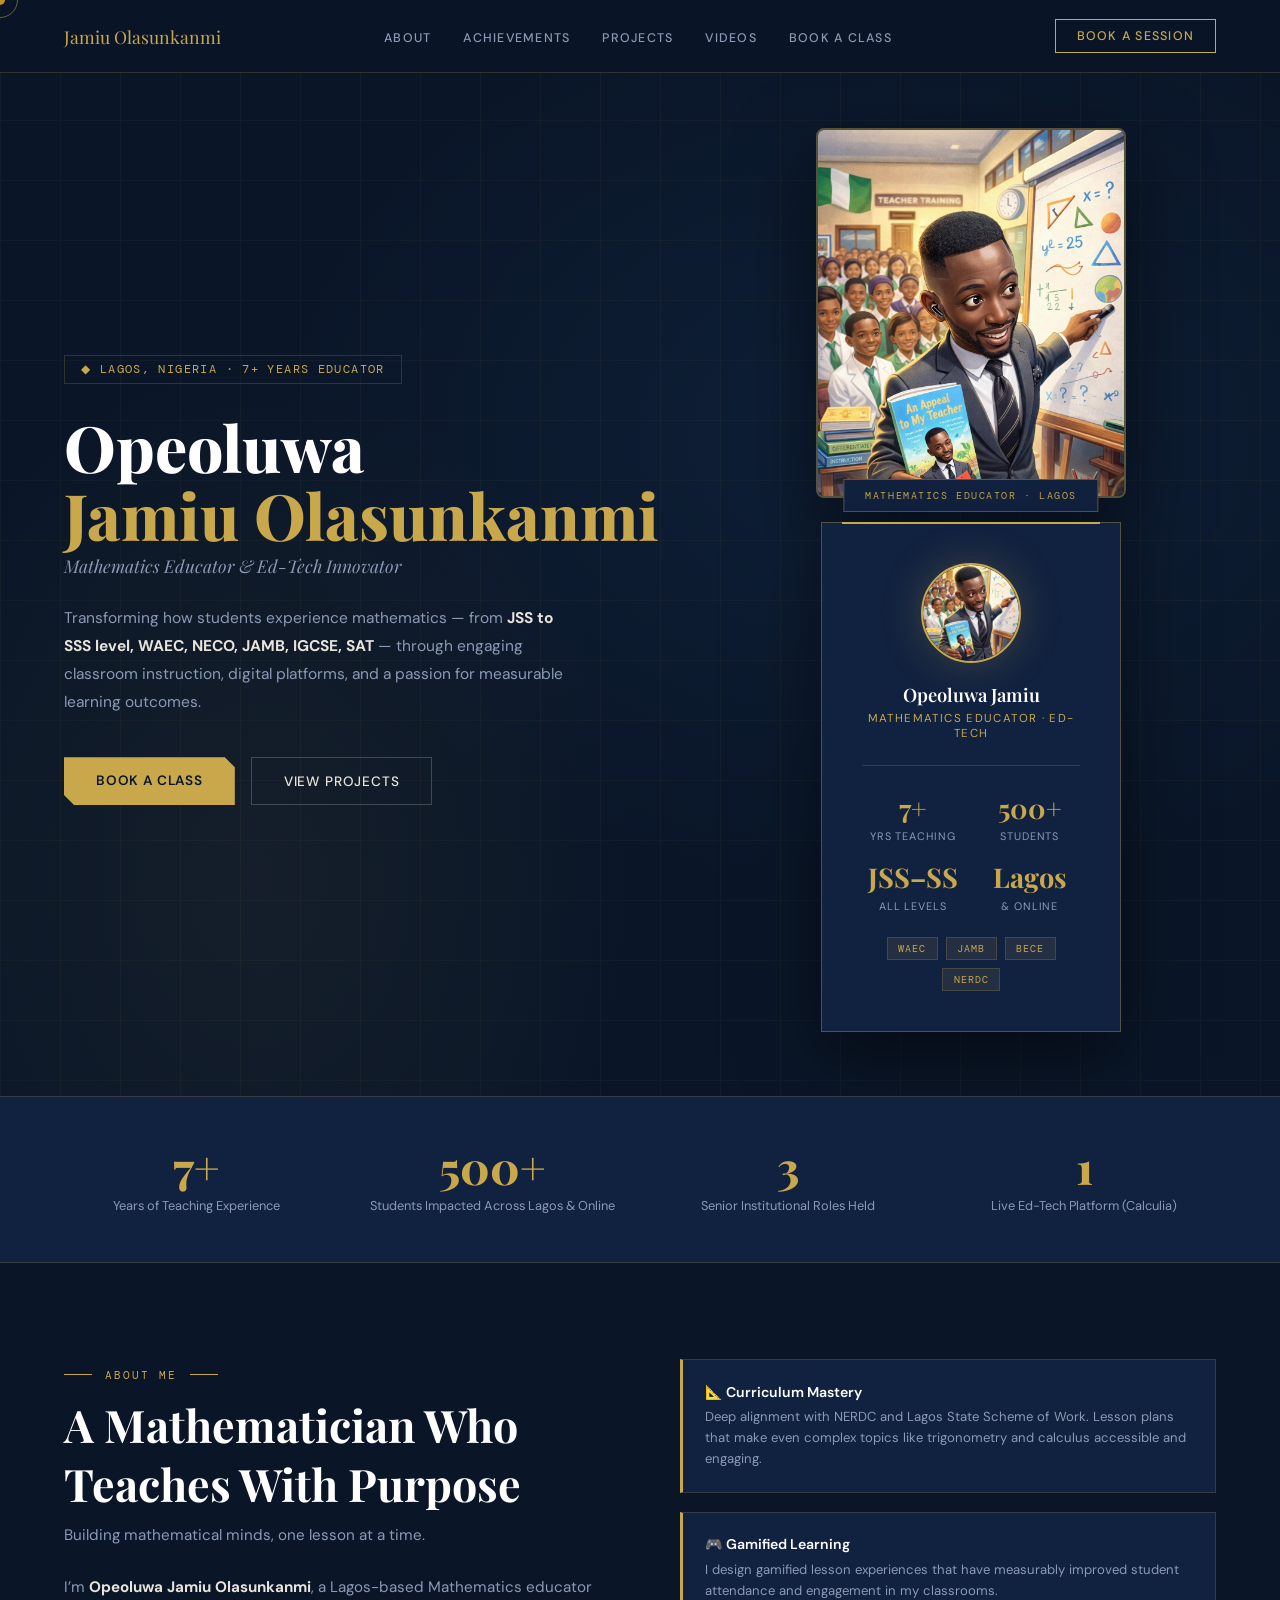
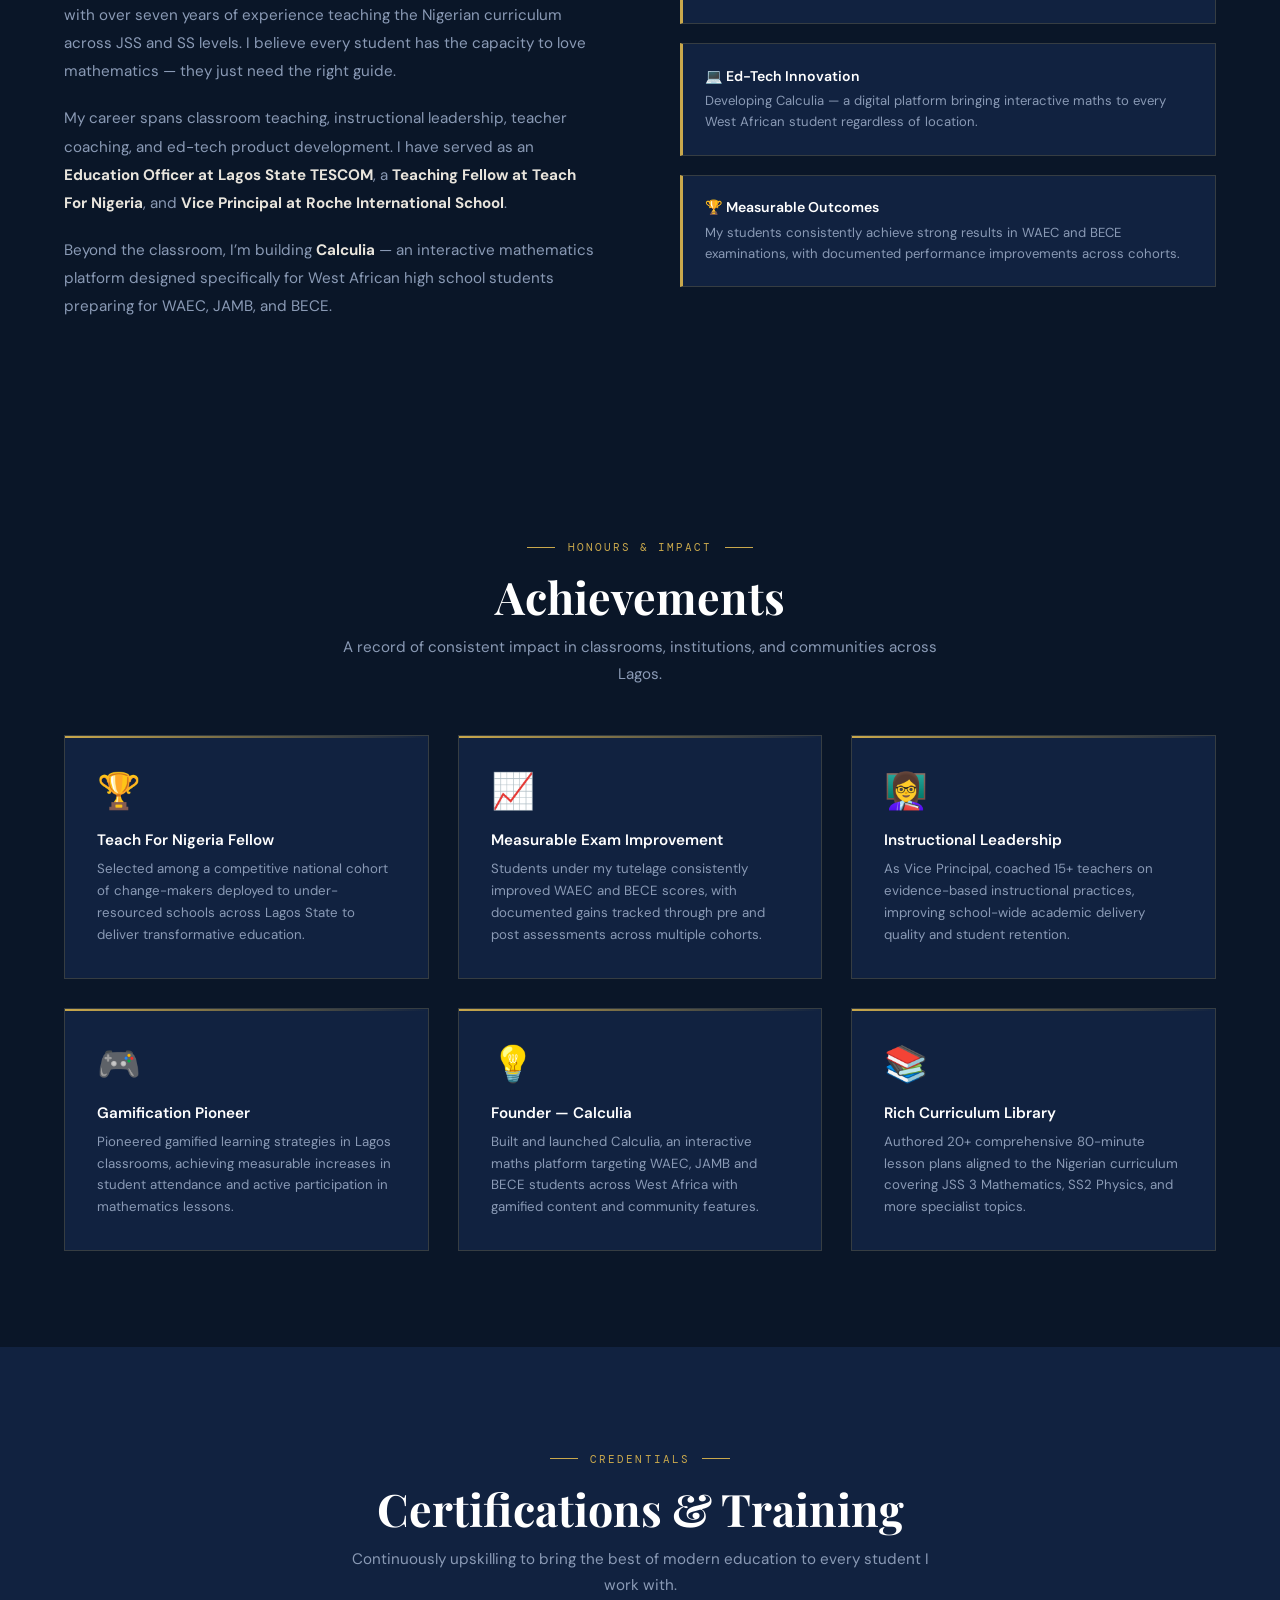
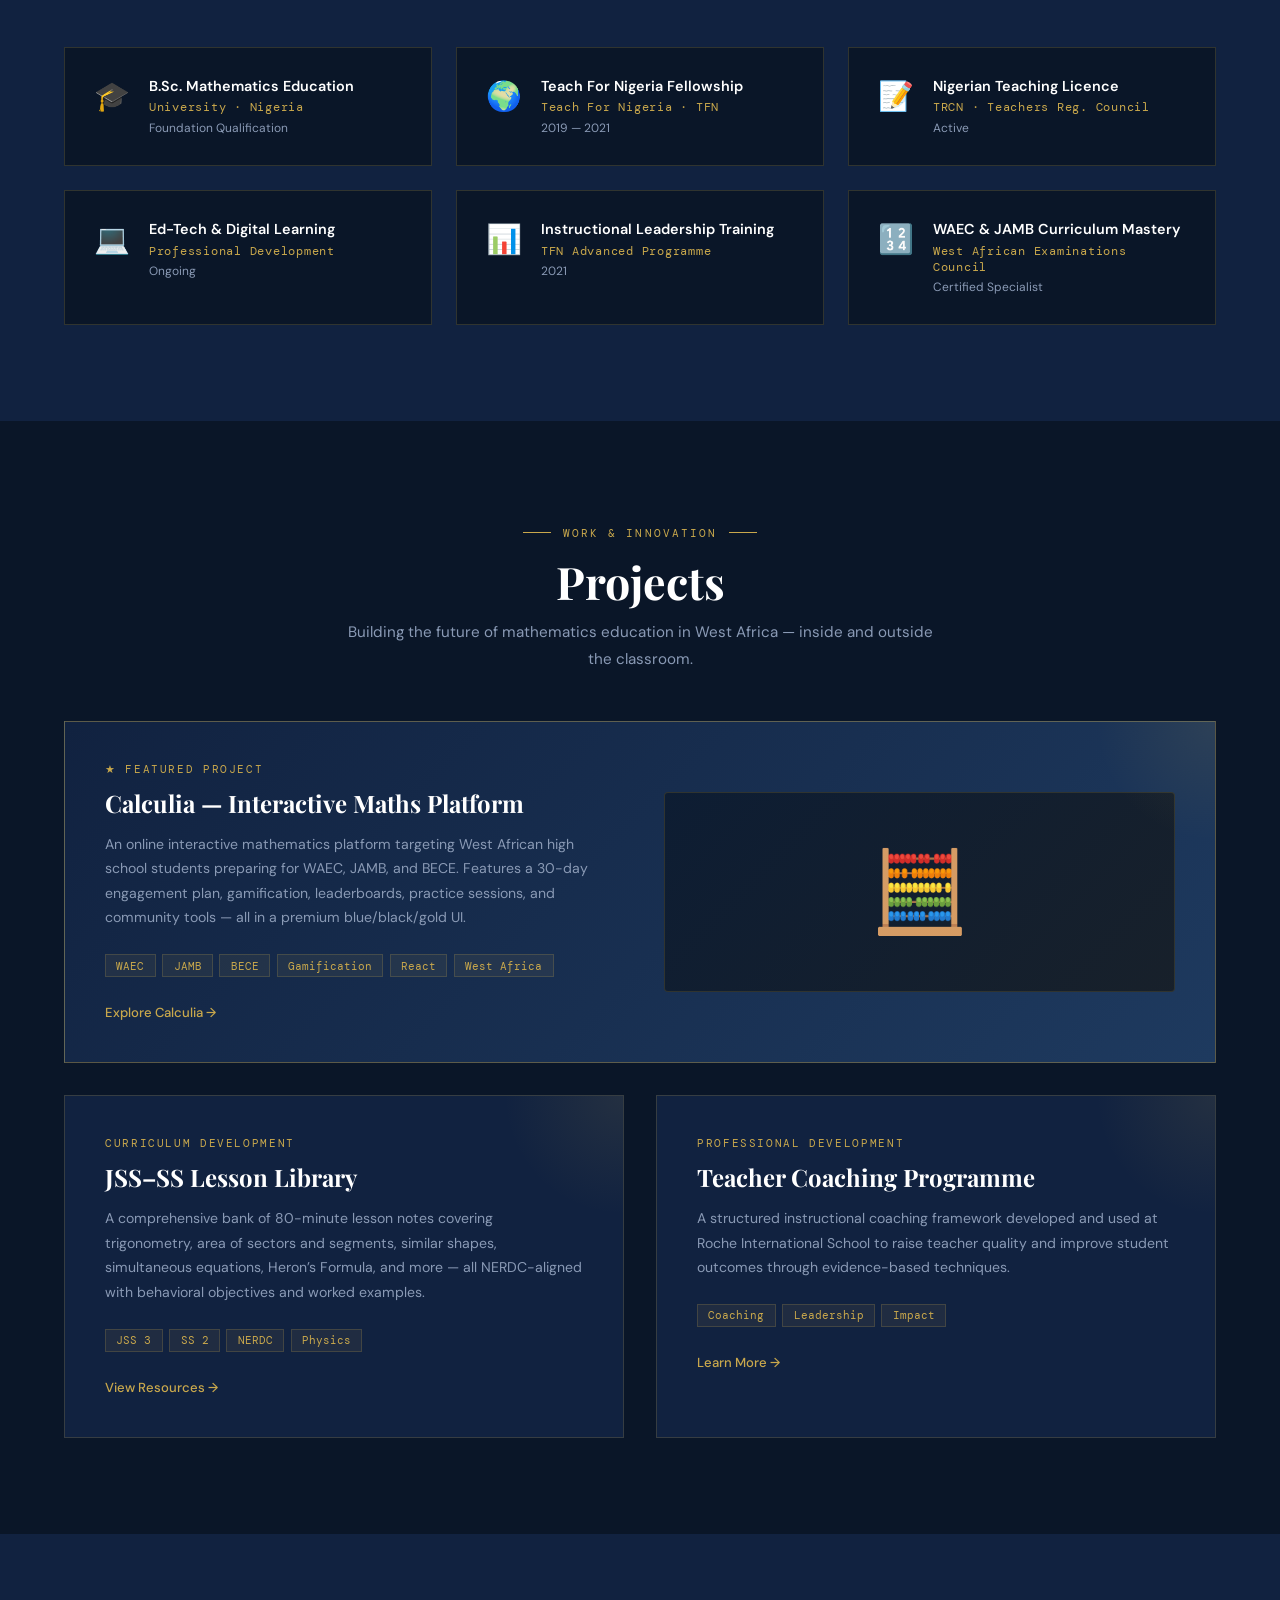
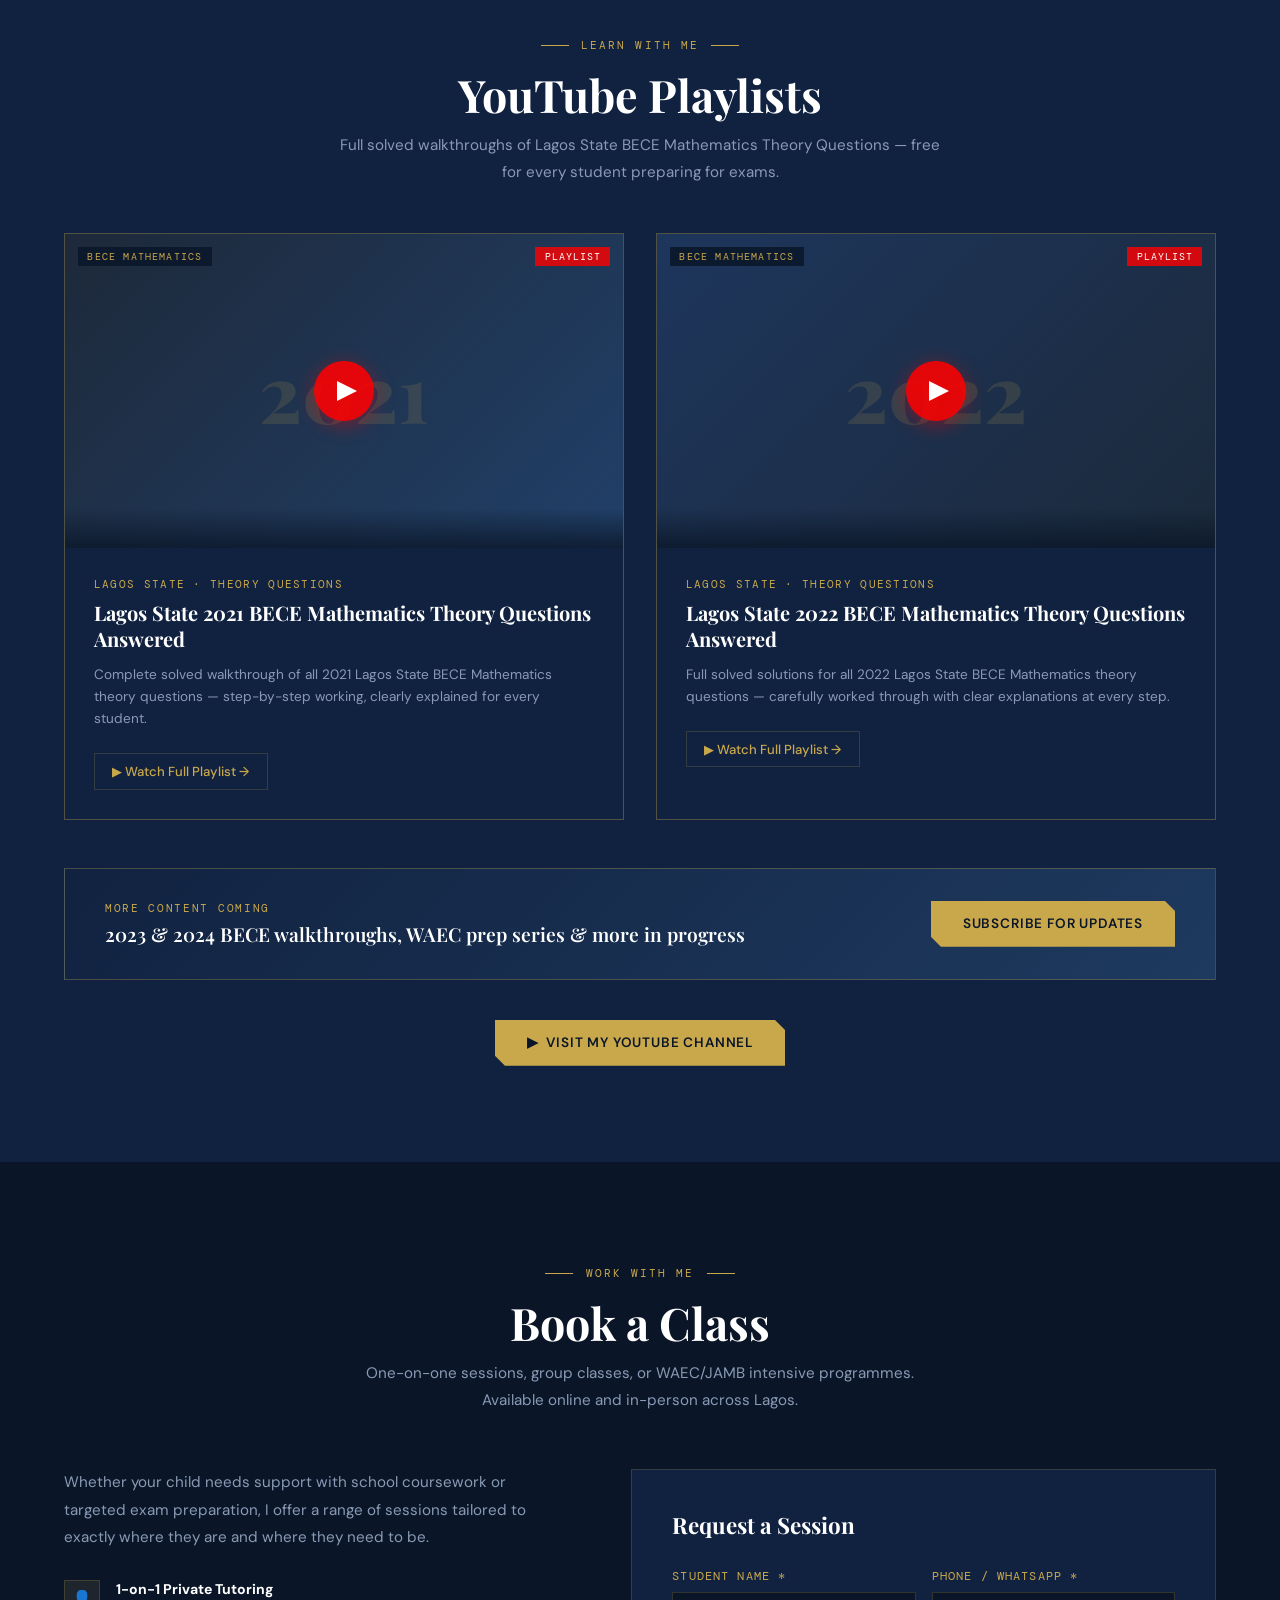
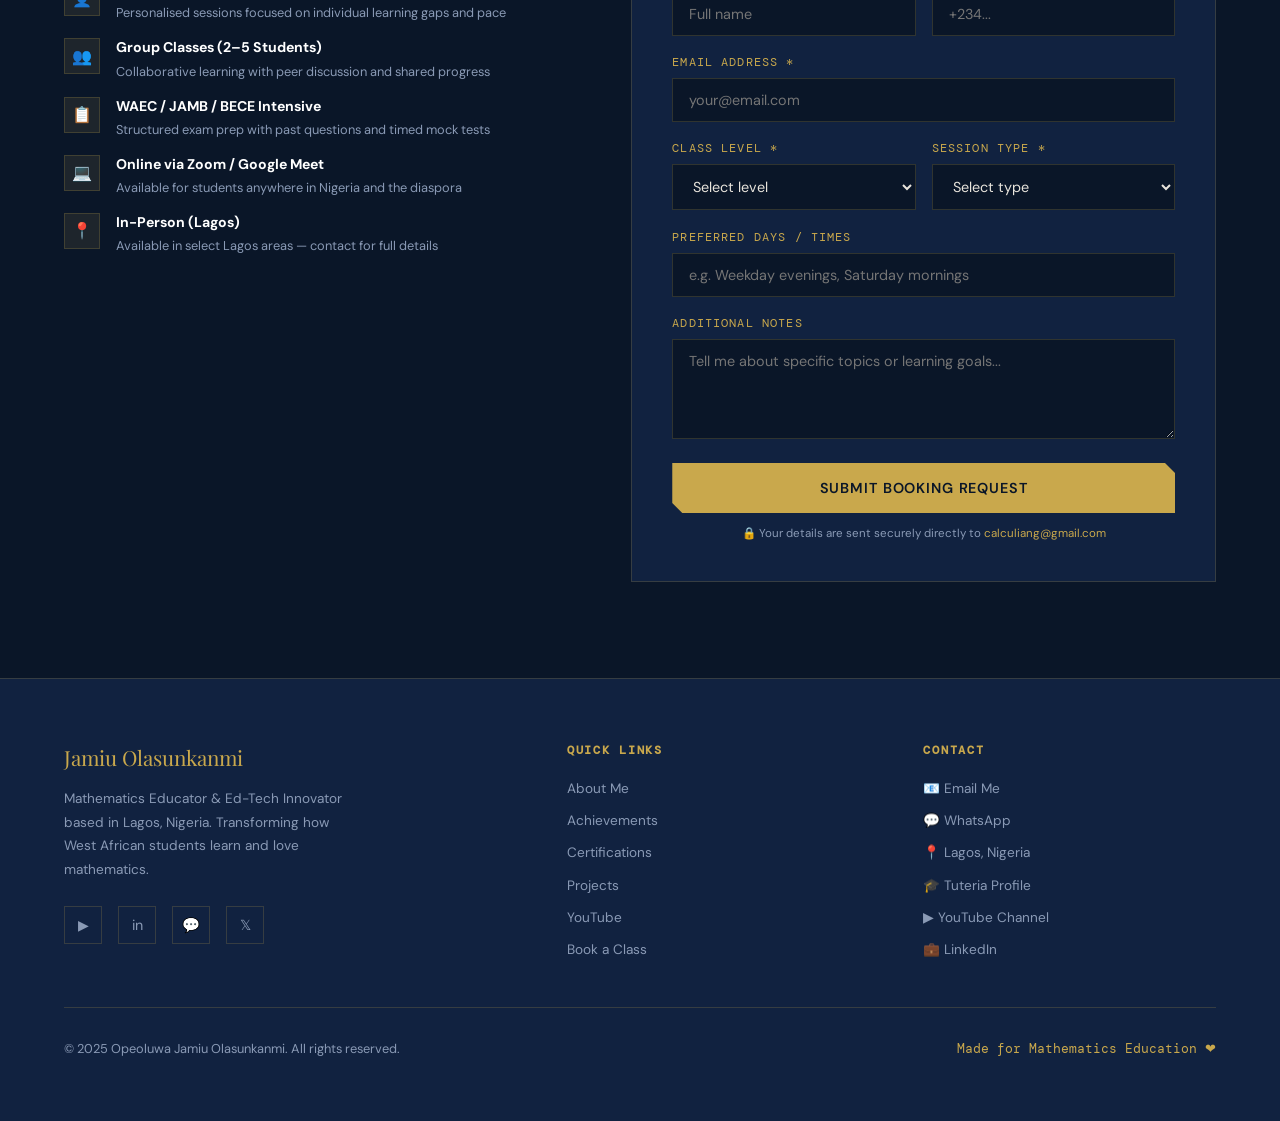
==== index.html @ 7150766a "Add files via upload" ====
<!DOCTYPE html>
<html lang="en">
<head>
<meta charset="UTF-8">
<meta name="viewport" content="width=device-width, initial-scale=1.0">
<title>Opeoluwa Jamiu | Mathematics Educator &amp; Ed-Tech Innovator | Calculia</title>

<!-- SEO -->
<meta name="description" content="Opeoluwa Jamiu Olasunkanmi — Lagos-based Mathematics Educator with 7+ years experience. Expert in WAEC, NECO, JAMB, IGCSE, SAT, BECE prep. Book a class or explore Calculia.">
<meta name="keywords" content="mathematics tutor Lagos, WAEC maths, JAMB maths, BECE prep, Nigeria maths teacher, Calculia, Opeoluwa Jamiu, online maths tutor Nigeria">
<meta name="author" content="Opeoluwa Jamiu Olasunkanmi">
<meta name="robots" content="index, follow">
<link rel="canonical" href="https://calculiang.github.io">

<!-- Open Graph (WhatsApp, Facebook, LinkedIn previews) -->
<meta property="og:type" content="website">
<meta property="og:url" content="https://calculiang.github.io">
<meta property="og:title" content="Opeoluwa Jamiu | Mathematics Educator &amp; Calculia Founder">
<meta property="og:description" content="7+ years teaching Mathematics from JSS to SSS. WAEC, NECO, JAMB, IGCSE, SAT prep. Book a class today.">
<meta property="og:site_name" content="Calculia — Opeoluwa Jamiu">

<!-- Twitter Card -->
<meta name="twitter:card" content="summary_large_image">
<meta name="twitter:title" content="Opeoluwa Jamiu | Mathematics Educator &amp; Calculia Founder">
<meta name="twitter:description" content="7+ years teaching Mathematics — WAEC, NECO, JAMB, IGCSE, SAT prep. Lagos &amp; Online. Book a class today.">

<!-- Theme color for mobile browsers -->
<meta name="theme-color" content="#0a1628">

<!-- Favicon inline SVG -->
<link rel="icon" href="data:image/svg+xml,<svg xmlns='http://www.w3.org/2000/svg' viewBox='0 0 100 100'><rect width='100' height='100' rx='12' fill='%230a1628'/><text y='72' x='50' text-anchor='middle' font-size='60' font-family='serif' fill='%23c9a84c'>∑</text></svg>">

<link rel="preconnect" href="https://fonts.googleapis.com">
<link rel="preconnect" href="https://fonts.gstatic.com" crossorigin>
<link href="https://fonts.googleapis.com/css2?family=Playfair+Display:ital,wght@0,400;0,600;0,800;1,400&family=DM+Sans:wght@300;400;500;600&family=DM+Mono:wght@400;500&display=swap" rel="stylesheet">
<style>
:root {
  --navy:#0a1628;--navy-mid:#112240;--navy-light:#1e3a5f;
  --gold:#c9a84c;--gold-light:#e8c76d;
  --text:#e8e4dc;--text-muted:#8a9ab5;--white:#ffffff;
  --border:rgba(201,168,76,0.2);
}
*,*::before,*::after{margin:0;padding:0;box-sizing:border-box}
html{scroll-behavior:smooth}
body{font-family:'DM Sans',sans-serif;background:var(--navy);color:var(--text);overflow-x:hidden}
/* CURSOR */
.cursor{position:fixed;width:10px;height:10px;background:var(--gold);border-radius:50%;pointer-events:none;z-index:9999;transform:translate(-50%,-50%);mix-blend-mode:difference}
.cursor-ring{position:fixed;width:36px;height:36px;border:1.5px solid var(--gold);border-radius:50%;pointer-events:none;z-index:9998;transform:translate(-50%,-50%);transition:all .2s ease;opacity:.5}
/* NAV */
nav{position:fixed;top:0;left:0;right:0;z-index:100;padding:1.2rem 4rem;display:flex;justify-content:space-between;align-items:center;background:rgba(10,22,40,.92);backdrop-filter:blur(12px);border-bottom:1px solid var(--border)}
.nav-logo{font-family:'Playfair Display',serif;font-size:1.1rem;color:var(--gold);text-decoration:none}
.nav-links{display:flex;gap:2rem;list-style:none}
.nav-links a{color:var(--text-muted);text-decoration:none;font-size:.78rem;font-weight:500;letter-spacing:.1em;text-transform:uppercase;transition:color .25s}
.nav-links a:hover{color:var(--gold)}
.nav-cta{padding:.5rem 1.3rem;background:transparent;border:1px solid var(--gold);color:var(--gold);font-size:.78rem;font-weight:500;letter-spacing:.1em;text-transform:uppercase;transition:all .25s;text-decoration:none}
.nav-cta:hover{background:var(--gold);color:var(--navy)}
.hamburger{display:none;flex-direction:column;gap:5px;cursor:pointer}
.hamburger span{display:block;width:24px;height:2px;background:var(--gold)}
/* HERO */
#hero{min-height:100vh;display:grid;grid-template-columns:1.1fr .9fr;align-items:center;padding:8rem 4rem 4rem;position:relative;overflow:hidden;gap:4rem}
.hero-bg{position:absolute;inset:0;background:radial-gradient(ellipse 70% 60% at 70% 40%,rgba(74,158,255,.07) 0%,transparent 70%),radial-gradient(ellipse 50% 80% at 20% 80%,rgba(201,168,76,.06) 0%,transparent 60%)}
.hero-grid{position:absolute;inset:0;background-image:linear-gradient(rgba(201,168,76,.04) 1px,transparent 1px),linear-gradient(90deg,rgba(201,168,76,.04) 1px,transparent 1px);background-size:60px 60px}
.hero-left{position:relative;z-index:1}
.hero-tag{display:inline-flex;align-items:center;gap:.6rem;padding:.4rem 1rem;border:1px solid var(--border);font-size:.72rem;font-family:'DM Mono',monospace;color:var(--gold);letter-spacing:.12em;text-transform:uppercase;margin-bottom:1.8rem;animation:fadeUp .7s .2s ease both}
h1{font-family:'Playfair Display',serif;font-size:clamp(2.5rem,5vw,4.2rem);font-weight:800;line-height:1.06;color:var(--white);margin-bottom:.3rem;animation:fadeUp .8s .35s ease both}
h1 em{color:var(--gold);font-style:normal;display:block}
.hero-sub{font-family:'Playfair Display',serif;font-size:1.1rem;font-style:italic;color:var(--text-muted);margin-bottom:1.8rem;animation:fadeUp .8s .5s ease both}
.hero-desc{font-size:.97rem;line-height:1.8;color:var(--text-muted);max-width:500px;margin-bottom:2.5rem;animation:fadeUp .8s .65s ease both}
.hero-desc strong{color:var(--text)}
.hero-actions{display:flex;gap:1rem;flex-wrap:wrap;animation:fadeUp .8s .8s ease both}
.btn-gold{padding:.9rem 2rem;background:var(--gold);color:var(--navy);font-family:'DM Sans',sans-serif;font-size:.85rem;font-weight:600;letter-spacing:.06em;text-transform:uppercase;text-decoration:none;border:none;transition:all .25s;clip-path:polygon(0 0,calc(100% - 10px) 0,100% 10px,100% 100%,10px 100%,0 calc(100% - 10px));display:inline-block}
.btn-gold:hover{background:var(--gold-light);transform:translateY(-2px)}
.btn-outline{padding:.9rem 2rem;background:transparent;color:var(--text);font-family:'DM Sans',sans-serif;font-size:.85rem;font-weight:500;letter-spacing:.06em;text-transform:uppercase;text-decoration:none;border:1px solid rgba(255,255,255,.2);transition:all .25s;display:inline-block}
.btn-outline:hover{border-color:var(--gold);color:var(--gold)}
.hero-right{position:relative;z-index:1;display:flex;justify-content:center;animation:fadeIn 1s .6s ease both}
.profile-card{background:var(--navy-mid);border:1px solid rgba(201,168,76,.35);padding:2.5rem;text-align:center;width:300px;box-shadow:0 25px 70px rgba(0,0,0,.5);position:relative}
.profile-card::before{content:'';position:absolute;top:-1px;left:20px;right:20px;height:2px;background:var(--gold)}
.avatar{width:100px;height:100px;border-radius:50%;border:2px solid var(--gold);margin:0 auto 1.2rem;background:var(--navy-light);display:flex;align-items:center;justify-content:center;font-size:2.8rem;box-shadow:0 0 40px rgba(201,168,76,.25)}
.card-name{font-family:'Playfair Display',serif;font-size:1.15rem;font-weight:600;color:var(--white);margin-bottom:.25rem}
.card-title{font-size:.72rem;color:var(--gold);letter-spacing:.12em;text-transform:uppercase;margin-bottom:1.5rem}
.card-divider{height:1px;background:var(--border);margin-bottom:1.5rem}
.card-stats{display:grid;grid-template-columns:1fr 1fr;gap:1rem}
.cs-num{font-family:'Playfair Display',serif;font-size:1.7rem;font-weight:700;color:var(--gold)}
.cs-lbl{font-size:.68rem;color:var(--text-muted);text-transform:uppercase;letter-spacing:.08em;margin-top:.2rem}
.card-badges{display:flex;gap:.5rem;justify-content:center;margin-top:1.5rem;flex-wrap:wrap}
.badge{padding:.25rem .65rem;background:rgba(201,168,76,.1);border:1px solid var(--border);font-size:.65rem;color:var(--gold);font-family:'DM Mono',monospace;letter-spacing:.1em}
/* STATS */
#stats-band{padding:3rem 4rem;background:var(--navy-mid);border-top:1px solid var(--border);border-bottom:1px solid var(--border)}
.stats-row{display:grid;grid-template-columns:repeat(4,1fr);gap:2rem}
.stat-item{text-align:center}
.stat-big{font-family:'Playfair Display',serif;font-size:2.8rem;font-weight:800;color:var(--gold);line-height:1}
.stat-desc{font-size:.8rem;color:var(--text-muted);margin-top:.5rem}
/* SECTIONS */
section{position:relative;padding:6rem 4rem}
.section-label{display:inline-flex;align-items:center;gap:.8rem;font-family:'DM Mono',monospace;font-size:.7rem;color:var(--gold);letter-spacing:.18em;text-transform:uppercase;margin-bottom:.8rem}
.section-label::before,.section-label::after{content:'';width:28px;height:1px;background:var(--gold)}
h2{font-family:'Playfair Display',serif;font-size:clamp(1.8rem,3.5vw,2.8rem);font-weight:700;color:var(--white);margin-bottom:.5rem}
.section-sub{color:var(--text-muted);font-size:.95rem;max-width:600px;line-height:1.75;margin-bottom:3rem}
/* ABOUT */
#about{background:var(--navy)}
.about-grid{display:grid;grid-template-columns:1fr 1fr;gap:5rem;align-items:start}
.about-text p{color:var(--text-muted);line-height:1.85;font-size:.95rem;margin-bottom:1.2rem}
.about-text p strong{color:var(--text)}
.about-pillars{display:flex;flex-direction:column;gap:1.2rem}
.pillar{padding:1.4rem;background:var(--navy-mid);border:1px solid var(--border);border-left:3px solid var(--gold);transition:background .25s}
.pillar:hover{background:rgba(201,168,76,.05)}
.pillar-title{font-size:.88rem;font-weight:600;color:var(--white);margin-bottom:.35rem}
.pillar-text{font-size:.82rem;color:var(--text-muted);line-height:1.6}
/* EXPERIENCE */
#experience{background:var(--navy-mid)}
.exp-grid{display:grid;grid-template-columns:1fr 1fr;gap:3rem}
.timeline{position:relative;padding-left:1.8rem}
.timeline::before{content:'';position:absolute;left:0;top:0;bottom:0;width:1px;background:var(--border)}
.timeline-item{position:relative;margin-bottom:2.5rem}
.timeline-item::before{content:'';position:absolute;left:-2.15rem;top:.3rem;width:9px;height:9px;background:var(--gold);border-radius:50%;box-shadow:0 0 0 4px rgba(201,168,76,.15)}
.tl-period{font-family:'DM Mono',monospace;font-size:.7rem;color:var(--gold);letter-spacing:.1em;text-transform:uppercase;margin-bottom:.4rem}
.tl-role{font-size:1rem;font-weight:600;color:var(--white);margin-bottom:.2rem}
.tl-org{font-size:.85rem;color:var(--text-muted);margin-bottom:.7rem}
.tl-desc{font-size:.85rem;color:var(--text-muted);line-height:1.7}
.tags{display:flex;flex-wrap:wrap;gap:.4rem;margin-top:.7rem}
.tag{padding:.22rem .65rem;background:rgba(201,168,76,.08);border:1px solid var(--border);font-size:.68rem;color:var(--gold);font-family:'DM Mono',monospace}
/* ACHIEVEMENTS */
#achievements{background:var(--navy)}
.ach-grid{display:grid;grid-template-columns:repeat(3,1fr);gap:1.8rem}
.ach-card{padding:2rem;background:var(--navy-mid);border:1px solid var(--border);position:relative;overflow:hidden;transition:transform .3s,border-color .3s}
.ach-card:hover{transform:translateY(-4px);border-color:rgba(201,168,76,.5)}
.ach-card::before{content:'';position:absolute;top:0;left:0;right:0;height:2px;background:linear-gradient(to right,var(--gold),transparent)}
.ach-icon{font-size:2.2rem;margin-bottom:1rem}
.ach-title{font-size:.95rem;font-weight:600;color:var(--white);margin-bottom:.5rem}
.ach-text{font-size:.83rem;color:var(--text-muted);line-height:1.65}
/* CERTIFICATIONS */
#certifications{background:var(--navy-mid)}
.cert-grid{display:grid;grid-template-columns:repeat(3,1fr);gap:1.5rem}
.cert-card{padding:1.8rem;background:var(--navy);border:1px solid var(--border);display:flex;gap:1.2rem;align-items:flex-start;transition:border-color .25s}
.cert-card:hover{border-color:rgba(201,168,76,.4)}
.cert-icon{font-size:1.8rem;flex-shrink:0}
.cert-name{font-size:.9rem;font-weight:600;color:var(--white);margin-bottom:.3rem}
.cert-issuer{font-size:.78rem;color:var(--gold);font-family:'DM Mono',monospace;letter-spacing:.06em;margin-bottom:.3rem}
.cert-year{font-size:.75rem;color:var(--text-muted)}
/* PROJECTS */
#projects{background:var(--navy)}
.projects-grid{display:grid;grid-template-columns:1fr 1fr;gap:2rem}
.proj-card{background:var(--navy-mid);border:1px solid var(--border);padding:2.5rem;position:relative;overflow:hidden;transition:transform .3s,box-shadow .3s}
.proj-card:hover{transform:translateY(-5px);box-shadow:0 25px 60px rgba(0,0,0,.4)}
.proj-card.featured{grid-column:span 2;display:grid;grid-template-columns:1fr 1fr;gap:3rem;align-items:center;border-color:rgba(201,168,76,.4);background:linear-gradient(135deg,var(--navy-mid),var(--navy-light))}
.proj-card::after{content:'';position:absolute;top:0;right:0;width:120px;height:120px;background:radial-gradient(circle at top right,rgba(201,168,76,.1),transparent 70%)}
.proj-label{font-family:'DM Mono',monospace;font-size:.68rem;color:var(--gold);letter-spacing:.15em;text-transform:uppercase;margin-bottom:.7rem}
.proj-title{font-family:'Playfair Display',serif;font-size:1.5rem;font-weight:700;color:var(--white);margin-bottom:.8rem}
.proj-desc{font-size:.88rem;color:var(--text-muted);line-height:1.75;margin-bottom:1.5rem}
.proj-link{display:inline-flex;align-items:center;gap:.5rem;font-size:.82rem;color:var(--gold);text-decoration:none;font-weight:500;transition:gap .25s}
.proj-link:hover{gap:1rem}
.proj-visual{background:var(--navy);border:1px solid var(--border);border-radius:4px;height:200px;display:flex;align-items:center;justify-content:center;font-size:5rem;position:relative;overflow:hidden}
.proj-visual::after{content:'';position:absolute;inset:0;background:linear-gradient(135deg,rgba(74,158,255,.05),rgba(201,168,76,.07))}
/* YOUTUBE */
#youtube{background:var(--navy-mid)}
.yt-grid{display:grid;grid-template-columns:repeat(3,1fr);gap:1.5rem}
.yt-card{background:var(--navy);border:1px solid var(--border);overflow:hidden;transition:transform .3s,border-color .3s;cursor:pointer}
.yt-card:hover{transform:translateY(-4px);border-color:rgba(201,168,76,.4)}
.yt-thumb{aspect-ratio:16/9;background:var(--navy-light);display:flex;align-items:center;justify-content:center;position:relative;overflow:hidden}
.yt-play{position:relative;z-index:1;width:50px;height:50px;background:rgba(255,0,0,.85);border-radius:50%;display:flex;align-items:center;justify-content:center;transition:transform .25s}
.yt-card:hover .yt-play{transform:scale(1.1);background:#ff0000}
.yt-play-icon{width:0;height:0;border-style:solid;border-width:9px 0 9px 17px;border-color:transparent transparent transparent white;margin-left:4px}
.yt-subject{position:absolute;bottom:.6rem;left:.6rem;font-family:'DM Mono',monospace;font-size:.62rem;color:var(--gold);background:rgba(10,22,40,.85);padding:.18rem .5rem;letter-spacing:.1em;text-transform:uppercase;z-index:2}
.yt-info{padding:1.2rem}
.yt-title{font-size:.88rem;font-weight:600;color:var(--white);margin-bottom:.4rem;line-height:1.4}
.yt-meta{font-size:.75rem;color:var(--text-muted)}
.yt-cta{text-align:center;margin-top:2.5rem}
/* BOOKING */
#booking{background:var(--navy)}
.booking-container{display:grid;grid-template-columns:1fr 1.2fr;gap:5rem;align-items:start}
.booking-info p{font-size:.95rem;color:var(--text-muted);line-height:1.8;margin-bottom:1.8rem}
.booking-features{display:flex;flex-direction:column;gap:1rem;margin-bottom:2rem}
.bf-item{display:flex;align-items:flex-start;gap:1rem}
.bf-icon{width:36px;height:36px;background:rgba(201,168,76,.1);border:1px solid var(--border);display:flex;align-items:center;justify-content:center;font-size:1rem;flex-shrink:0}
.bf-text strong{display:block;font-size:.88rem;color:var(--white);margin-bottom:.2rem}
.bf-text span{font-size:.8rem;color:var(--text-muted)}
.booking-form{background:var(--navy-mid);border:1px solid var(--border);padding:2.5rem}
.booking-form h3{font-family:'Playfair Display',serif;font-size:1.4rem;color:var(--white);margin-bottom:1.8rem}
.form-row{display:grid;grid-template-columns:1fr 1fr;gap:1rem}
.form-group{margin-bottom:1.2rem}
.form-group label{display:block;font-size:.72rem;color:var(--gold);font-family:'DM Mono',monospace;letter-spacing:.1em;text-transform:uppercase;margin-bottom:.5rem}
.form-group input,.form-group select,.form-group textarea{width:100%;padding:.75rem 1rem;background:var(--navy);border:1px solid var(--border);color:var(--text);font-family:'DM Sans',sans-serif;font-size:.9rem;transition:border-color .25s;outline:none}
.form-group input:focus,.form-group select:focus,.form-group textarea:focus{border-color:var(--gold)}
.form-group select option{background:var(--navy-mid)}
.form-group textarea{resize:vertical;min-height:100px}
.form-submit{width:100%;padding:1rem;background:var(--gold);color:var(--navy);font-family:'DM Sans',sans-serif;font-size:.9rem;font-weight:600;letter-spacing:.06em;text-transform:uppercase;border:none;cursor:pointer;transition:all .25s;clip-path:polygon(0 0,calc(100% - 10px) 0,100% 10px,100% 100%,10px 100%,0 calc(100% - 10px))}
.form-submit:hover{background:var(--gold-light)}
/* FOOTER */
footer{background:var(--navy-mid);border-top:1px solid var(--border);padding:4rem}
.footer-grid{display:grid;grid-template-columns:1.5fr 1fr 1fr;gap:4rem;margin-bottom:3rem}
.footer-brand .logo{font-family:'Playfair Display',serif;font-size:1.3rem;color:var(--gold);margin-bottom:1rem;display:block}
.footer-brand p{font-size:.85rem;color:var(--text-muted);line-height:1.75;max-width:280px}
.footer-col h4{font-family:'DM Mono',monospace;font-size:.72rem;color:var(--gold);letter-spacing:.15em;text-transform:uppercase;margin-bottom:1.2rem}
.footer-col ul{list-style:none;display:flex;flex-direction:column;gap:.7rem}
.footer-col ul a{font-size:.85rem;color:var(--text-muted);text-decoration:none;transition:color .25s}
.footer-col ul a:hover{color:var(--gold)}
.social-links{display:flex;gap:1rem;margin-top:1.5rem}
.social-link{width:38px;height:38px;border:1px solid var(--border);display:flex;align-items:center;justify-content:center;color:var(--text-muted);text-decoration:none;font-size:.9rem;transition:all .25s}
.social-link:hover{border-color:var(--gold);color:var(--gold)}
.footer-bottom{padding-top:2rem;border-top:1px solid var(--border);display:flex;justify-content:space-between;align-items:center}
.footer-bottom p{font-size:.8rem;color:var(--text-muted)}
.footer-bottom span{font-size:.8rem;color:var(--gold);font-family:'DM Mono',monospace}
/* ANIMATIONS */
@keyframes fadeUp{from{opacity:0;transform:translateY(24px)}to{opacity:1;transform:translateY(0)}}
@keyframes fadeIn{from{opacity:0}to{opacity:1}}
.reveal{opacity:0;transform:translateY(30px);transition:opacity .7s ease,transform .7s ease}
.reveal.visible{opacity:1;transform:none}
.rd1{transition-delay:.1s}.rd2{transition-delay:.2s}.rd3{transition-delay:.3s}
/* RESPONSIVE */
@media(max-width:1024px){
  nav{padding:1.2rem 2rem}
  #hero,section,#stats-band,footer{padding-left:2rem;padding-right:2rem}
  #hero{grid-template-columns:1fr;padding-top:7rem}
  .hero-right{display:none}
  .stats-row{grid-template-columns:1fr 1fr}
  .about-grid,.booking-container,.footer-grid,.exp-grid{grid-template-columns:1fr}
  .proj-card.featured{grid-column:span 1;grid-template-columns:1fr}
  .yt-grid,.cert-grid,.ach-grid{grid-template-columns:1fr 1fr}
  .projects-grid{grid-template-columns:1fr}
}
@media(max-width:768px){
  .nav-links{display:none!important}.hamburger{display:flex}
  .stats-row,.yt-grid,.cert-grid,.ach-grid{grid-template-columns:1fr}
  .form-row{grid-template-columns:1fr}
  nav{padding:1rem 1.5rem}
  h1{font-size:2.2rem}
  h2{font-size:1.7rem}
  .hero-tag{font-size:.65rem}
  .btn-gold,.btn-outline{padding:.75rem 1.4rem;font-size:.8rem}
  #stats-band{padding:2rem 1.5rem}
  .stat-big{font-size:2.2rem}
  .booking-container{gap:2.5rem}
  footer{padding:2.5rem 1.5rem}
  .footer-grid{gap:2rem}
  .footer-bottom{flex-direction:column;gap:.8rem;text-align:center}
  .yt-grid{grid-template-columns:1fr}
  .projects-grid{grid-template-columns:1fr}
  .proj-card.featured{grid-column:span 1;grid-template-columns:1fr}
}
@media(max-width:480px){
  #hero{padding:6rem 1.2rem 2rem}
  section{padding:4rem 1.2rem}
  #stats-band{padding:2rem 1.2rem}
  footer{padding:2rem 1.2rem}
  nav{padding:.9rem 1.2rem}
  .nav-logo{font-size:.95rem}
  .hero-actions{flex-direction:column}
  .btn-gold,.btn-outline{width:100%;text-align:center;justify-content:center}
}
</style>
</head>
<body>
<div class="cursor" id="cursor"></div>
<div class="cursor-ring" id="cursorRing"></div>

<!-- ═══════════════════════════════════════
     SECTION: NAVIGATION
     Edit nav links, logo, CTA button text
═══════════════════════════════════════ -->
<!-- NAV -->
<nav>
  <a href="#" class="nav-logo">Jamiu Olasunkanmi</a>
  <ul class="nav-links" id="navLinks">
    <li><a href="#about">About</a></li>
    <li><a href="#achievements">Achievements</a></li>
    <li><a href="#projects">Projects</a></li>
    <li><a href="#youtube">Videos</a></li>
    <li><a href="#booking">Book a Class</a></li>
  </ul>
  <a href="#booking" class="nav-cta">Book a Session</a>
  <div class="hamburger" onclick="toggleNav()"><span></span><span></span><span></span></div>
</nav>

<!-- ═══════════════════════════════════════
     SECTION: HERO
     Edit: headline, subtitle, description, CTA buttons, profile card stats
═══════════════════════════════════════ -->
<!-- HERO -->
<section id="hero">
  <div class="hero-bg"></div>
  <div class="hero-grid"></div>
  <div class="hero-left">
    <div class="hero-tag">&#9670; Lagos, Nigeria &middot; 7+ Years Educator</div>
    <h1>Opeoluwa<em>Jamiu Olasunkanmi</em></h1>
    <p class="hero-sub">Mathematics Educator &amp; Ed-Tech Innovator</p>
    <p class="hero-desc">Transforming how students experience mathematics &mdash; from <strong>JSS to SSS level, WAEC, NECO, JAMB, IGCSE, SAT</strong> &mdash; through engaging classroom instruction, digital platforms, and a passion for measurable learning outcomes.</p>
    <div class="hero-actions">
      <a href="#booking" class="btn-gold">Book a Class</a>
      <a href="#projects" class="btn-outline">View Projects</a>
    </div>
  </div>
  <div class="hero-right" style="position:relative;z-index:1;display:flex;justify-content:center;flex-direction:column;align-items:center;gap:1.5rem;animation:fadeIn 1s .6s ease both;">
  <div style="position:relative;"><div style="width:310px;height:370px;border-radius:8px;overflow:hidden;border:2px solid rgba(201,168,76,.4);box-shadow:0 30px 80px rgba(0,0,0,.6);"><img src="[data-uri]" alt="Opeoluwa Jamiu" style="width:100%;height:100%;object-fit:cover;object-position:top;"></div><div style="position:absolute;bottom:-14px;left:50%;transform:translateX(-50%);background:var(--navy-mid);border:1px solid rgba(201,168,76,.4);padding:.55rem 1.3rem;white-space:nowrap;text-align:center;"><div style="font-family:DM Mono,monospace;font-size:.65rem;color:var(--gold);letter-spacing:.15em;text-transform:uppercase;">Mathematics Educator · Lagos</div></div></div>
    <div class="profile-card">
      <div class="avatar" style="overflow:hidden;padding:0;"><img src="[data-uri]" alt="Opeoluwa Jamiu Olasunkanmi" style="width:100%;height:100%;object-fit:cover;border-radius:50%;"></div>
      <div class="card-name">Opeoluwa Jamiu</div>
      <div class="card-title">Mathematics Educator &middot; Ed-Tech</div>
      <div class="card-divider"></div>
      <div class="card-stats">
        <div><div class="cs-num">7+</div><div class="cs-lbl">Yrs Teaching</div></div>
        <div><div class="cs-num">500+</div><div class="cs-lbl">Students</div></div>
        <div><div class="cs-num">JSS&ndash;SS</div><div class="cs-lbl">All Levels</div></div>
        <div><div class="cs-num">Lagos</div><div class="cs-lbl">&amp; Online</div></div>
      </div>
      <div class="card-badges">
        <span class="badge">WAEC</span><span class="badge">JAMB</span><span class="badge">BECE</span><span class="badge">NERDC</span>
      </div>
    </div>
  </div>
</section>

<!-- ═══════════════════════════════════════
     SECTION: STATS BAND
     Edit: 4 headline numbers and their descriptions
═══════════════════════════════════════ -->
<!-- STATS BAND -->
<div id="stats-band">
  <div class="stats-row">
    <div class="stat-item reveal"><div class="stat-big" id="s1">7+</div><div class="stat-desc">Years of Teaching Experience</div></div>
    <div class="stat-item reveal rd1"><div class="stat-big" id="s2">500+</div><div class="stat-desc">Students Impacted Across Lagos &amp; Online</div></div>
    <div class="stat-item reveal rd2"><div class="stat-big" id="s3">3</div><div class="stat-desc">Senior Institutional Roles Held</div></div>
    <div class="stat-item reveal rd3"><div class="stat-big" id="s4">1</div><div class="stat-desc">Live Ed-Tech Platform (Calculia)</div></div>
  </div>
</div>

<!-- ═══════════════════════════════════════
     SECTION: ABOUT
     Edit: bio paragraphs, 4 teaching pillar cards
═══════════════════════════════════════ -->
<!-- ABOUT -->
<section id="about">
  <div class="about-grid">
    <div class="about-text reveal">
      <div class="section-label">About Me</div>
      <h2>A Mathematician Who Teaches With Purpose</h2>
      <p class="section-sub" style="margin-bottom:1.5rem">Building mathematical minds, one lesson at a time.</p>
      <p>I&rsquo;m <strong>Opeoluwa Jamiu Olasunkanmi</strong>, a Lagos-based Mathematics educator with over seven years of experience teaching the Nigerian curriculum across JSS and SS levels. I believe every student has the capacity to love mathematics &mdash; they just need the right guide.</p>
      <p>My career spans classroom teaching, instructional leadership, teacher coaching, and ed-tech product development. I have served as an <strong>Education Officer at Lagos State TESCOM</strong>, a <strong>Teaching Fellow at Teach For Nigeria</strong>, and <strong>Vice Principal at Roche International School</strong>.</p>
      <p>Beyond the classroom, I&rsquo;m building <strong>Calculia</strong> &mdash; an interactive mathematics platform designed specifically for West African high school students preparing for WAEC, JAMB, and BECE.</p>
    </div>
    <div class="about-pillars reveal rd1">
      <div class="pillar"><div class="pillar-title">&#x1F4D0; Curriculum Mastery</div><div class="pillar-text">Deep alignment with NERDC and Lagos State Scheme of Work. Lesson plans that make even complex topics like trigonometry and calculus accessible and engaging.</div></div>
      <div class="pillar"><div class="pillar-title">&#x1F3AE; Gamified Learning</div><div class="pillar-text">I design gamified lesson experiences that have measurably improved student attendance and engagement in my classrooms.</div></div>
      <div class="pillar"><div class="pillar-title">&#x1F4BB; Ed-Tech Innovation</div><div class="pillar-text">Developing Calculia &mdash; a digital platform bringing interactive maths to every West African student regardless of location.</div></div>
      <div class="pillar"><div class="pillar-title">&#x1F3C6; Measurable Outcomes</div><div class="pillar-text">My students consistently achieve strong results in WAEC and BECE examinations, with documented performance improvements across cohorts.</div></div>
    </div>
  </div>
</section>

<!-- ═══════════════════════════════════════
     SECTION: ACHIEVEMENTS
     Edit: achievement cards (icon, title, description)
═══════════════════════════════════════ -->
<!-- ACHIEVEMENTS -->
<section id="achievements">
  <div style="text-align:center;margin-bottom:3rem" class="reveal">
    <div class="section-label">Honours &amp; Impact</div>
    <h2>Achievements</h2>
    <p class="section-sub" style="margin:0 auto">A record of consistent impact in classrooms, institutions, and communities across Lagos.</p>
  </div>
  <div class="ach-grid">
    <div class="ach-card reveal"><div class="ach-icon">&#x1F3C6;</div><div class="ach-title">Teach For Nigeria Fellow</div><div class="ach-text">Selected among a competitive national cohort of change-makers deployed to under-resourced schools across Lagos State to deliver transformative education.</div></div>
    <div class="ach-card reveal rd1"><div class="ach-icon">&#x1F4C8;</div><div class="ach-title">Measurable Exam Improvement</div><div class="ach-text">Students under my tutelage consistently improved WAEC and BECE scores, with documented gains tracked through pre and post assessments across multiple cohorts.</div></div>
    <div class="ach-card reveal rd2"><div class="ach-icon">&#x1F469;&#x200D;&#x1F3EB;</div><div class="ach-title">Instructional Leadership</div><div class="ach-text">As Vice Principal, coached 15+ teachers on evidence-based instructional practices, improving school-wide academic delivery quality and student retention.</div></div>
    <div class="ach-card reveal"><div class="ach-icon">&#x1F3AE;</div><div class="ach-title">Gamification Pioneer</div><div class="ach-text">Pioneered gamified learning strategies in Lagos classrooms, achieving measurable increases in student attendance and active participation in mathematics lessons.</div></div>
    <div class="ach-card reveal rd1"><div class="ach-icon">&#x1F4A1;</div><div class="ach-title">Founder &mdash; Calculia</div><div class="ach-text">Built and launched Calculia, an interactive maths platform targeting WAEC, JAMB and BECE students across West Africa with gamified content and community features.</div></div>
    <div class="ach-card reveal rd2"><div class="ach-icon">&#x1F4DA;</div><div class="ach-title">Rich Curriculum Library</div><div class="ach-text">Authored 20+ comprehensive 80-minute lesson plans aligned to the Nigerian curriculum covering JSS 3 Mathematics, SS2 Physics, and more specialist topics.</div></div>
  </div>
</section>

<!-- ═══════════════════════════════════════
     SECTION: CERTIFICATIONS
     Edit: certification cards (icon, name, issuer, year)
═══════════════════════════════════════ -->
<!-- CERTIFICATIONS -->
<section id="certifications">
  <div style="text-align:center;margin-bottom:3rem" class="reveal">
    <div class="section-label">Credentials</div>
    <h2>Certifications &amp; Training</h2>
    <p class="section-sub" style="margin:0 auto">Continuously upskilling to bring the best of modern education to every student I work with.</p>
  </div>
  <div class="cert-grid">
    <div class="cert-card reveal"><div class="cert-icon">&#x1F393;</div><div><div class="cert-name">B.Sc. Mathematics Education</div><div class="cert-issuer">University &middot; Nigeria</div><div class="cert-year">Foundation Qualification</div></div></div>
    <div class="cert-card reveal rd1"><div class="cert-icon">&#x1F30D;</div><div><div class="cert-name">Teach For Nigeria Fellowship</div><div class="cert-issuer">Teach For Nigeria &middot; TFN</div><div class="cert-year">2019 &mdash; 2021</div></div></div>
    <div class="cert-card reveal rd2"><div class="cert-icon">&#x1F4DD;</div><div><div class="cert-name">Nigerian Teaching Licence</div><div class="cert-issuer">TRCN &middot; Teachers Reg. Council</div><div class="cert-year">Active</div></div></div>
    <div class="cert-card reveal"><div class="cert-icon">&#x1F4BB;</div><div><div class="cert-name">Ed-Tech &amp; Digital Learning</div><div class="cert-issuer">Professional Development</div><div class="cert-year">Ongoing</div></div></div>
    <div class="cert-card reveal rd1"><div class="cert-icon">&#x1F4CA;</div><div><div class="cert-name">Instructional Leadership Training</div><div class="cert-issuer">TFN Advanced Programme</div><div class="cert-year">2021</div></div></div>
    <div class="cert-card reveal rd2"><div class="cert-icon">&#x1F522;</div><div><div class="cert-name">WAEC &amp; JAMB Curriculum Mastery</div><div class="cert-issuer">West African Examinations Council</div><div class="cert-year">Certified Specialist</div></div></div>
  </div>
</section>

<!-- ═══════════════════════════════════════
     SECTION: PROJECTS
     Edit: project cards — featured Calculia + 2 smaller cards
═══════════════════════════════════════ -->
<!-- PROJECTS -->
<section id="projects">
  <div style="text-align:center;margin-bottom:3rem" class="reveal">
    <div class="section-label">Work &amp; Innovation</div>
    <h2>Projects</h2>
    <p class="section-sub" style="margin:0 auto">Building the future of mathematics education in West Africa &mdash; inside and outside the classroom.</p>
  </div>
  <div class="projects-grid">
    <div class="proj-card featured reveal">
      <div>
        <div class="proj-label">&#9733; Featured Project</div>
        <div class="proj-title">Calculia &mdash; Interactive Maths Platform</div>
        <div class="proj-desc">An online interactive mathematics platform targeting West African high school students preparing for WAEC, JAMB, and BECE. Features a 30-day engagement plan, gamification, leaderboards, practice sessions, and community tools &mdash; all in a premium blue/black/gold UI.</div>
        <div class="tags" style="margin-bottom:1.5rem"><span class="tag">WAEC</span><span class="tag">JAMB</span><span class="tag">BECE</span><span class="tag">Gamification</span><span class="tag">React</span><span class="tag">West Africa</span></div>
        <a href="#" class="proj-link">Explore Calculia &#8594;</a>
      </div>
      <div class="proj-visual">&#x1F9EE;</div>
    </div>
    <div class="proj-card reveal">
      <div class="proj-label">Curriculum Development</div>
      <div class="proj-title">JSS&ndash;SS Lesson Library</div>
      <div class="proj-desc">A comprehensive bank of 80-minute lesson notes covering trigonometry, area of sectors and segments, similar shapes, simultaneous equations, Heron&rsquo;s Formula, and more &mdash; all NERDC-aligned with behavioral objectives and worked examples.</div>
      <div class="tags" style="margin-bottom:1.5rem"><span class="tag">JSS 3</span><span class="tag">SS 2</span><span class="tag">NERDC</span><span class="tag">Physics</span></div>
      <a href="#" class="proj-link">View Resources &#8594;</a>
    </div>
    <div class="proj-card reveal rd1">
      <div class="proj-label">Professional Development</div>
      <div class="proj-title">Teacher Coaching Programme</div>
      <div class="proj-desc">A structured instructional coaching framework developed and used at Roche International School to raise teacher quality and improve student outcomes through evidence-based techniques.</div>
      <div class="tags" style="margin-bottom:1.5rem"><span class="tag">Coaching</span><span class="tag">Leadership</span><span class="tag">Impact</span></div>
      <a href="#" class="proj-link">Learn More &#8594;</a>
    </div>
  </div>
</section>

<!-- ═══════════════════════════════════════
     SECTION: YOUTUBE
     Edit: playlist cards — update URLs, titles, descriptions
     To add new playlist: duplicate a playlist card block
═══════════════════════════════════════ -->
<!-- YOUTUBE -->
<section id="youtube">
  <div style="text-align:center;margin-bottom:3rem" class="reveal">
    <div class="section-label">Learn With Me</div>
    <h2>YouTube Playlists</h2>
    <p class="section-sub" style="margin:0 auto">Full solved walkthroughs of Lagos State BECE Mathematics Theory Questions &mdash; free for every student preparing for exams.</p>
  </div>

  <!-- Playlist Cards -->
  <div style="display:grid;grid-template-columns:1fr 1fr;gap:2rem;margin-bottom:3rem;">

    <!-- Playlist 1: 2021 -->
    <div class="reveal" style="background:var(--navy-mid);border:1px solid rgba(201,168,76,.35);overflow:hidden;transition:transform .3s,box-shadow .3s;cursor:pointer;" onmouseenter="this.style.transform='translateY(-6px)';this.style.boxShadow='0 25px 60px rgba(0,0,0,.5)'" onmouseleave="this.style.transform='';this.style.boxShadow=''" onclick="window.open('https://youtube.com/playlist?list=PLl_OtIV-V5aeBW5G2KGbJ-_zzmT4phzol&si=adwRZIxSsP3PzCjv','_blank')">
      <div style="position:relative;aspect-ratio:16/9;background:linear-gradient(135deg,#0f1e38,#1e3a5f);display:flex;align-items:center;justify-content:center;overflow:hidden;">
        <div style="position:absolute;inset:0;background:linear-gradient(135deg,rgba(201,168,76,.08),rgba(74,158,255,.06));"></div>
        <!-- Big year display -->
        <div style="position:relative;z-index:1;text-align:center;">
          <div style="font-family:'Playfair Display',serif;font-size:5rem;font-weight:800;color:rgba(201,168,76,.15);line-height:1;user-select:none;">2021</div>
          <div style="position:absolute;top:50%;left:50%;transform:translate(-50%,-50%);width:60px;height:60px;background:rgba(255,0,0,.88);border-radius:50%;display:flex;align-items:center;justify-content:center;box-shadow:0 4px 20px rgba(255,0,0,.4);transition:transform .25s;" onmouseenter="this.style.transform='translate(-50%,-50%) scale(1.12)'" onmouseleave="this.style.transform='translate(-50%,-50%) scale(1)'">
            <div style="width:0;height:0;border-style:solid;border-width:10px 0 10px 20px;border-color:transparent transparent transparent white;margin-left:5px;"></div>
          </div>
        </div>
        <div style="position:absolute;top:.8rem;left:.8rem;font-family:'DM Mono',monospace;font-size:.62rem;color:var(--gold);background:rgba(10,22,40,.85);padding:.2rem .6rem;letter-spacing:.12em;text-transform:uppercase;z-index:2;">BECE Mathematics</div>
        <div style="position:absolute;top:.8rem;right:.8rem;font-family:'DM Mono',monospace;font-size:.62rem;color:#fff;background:rgba(255,0,0,.8);padding:.2rem .6rem;letter-spacing:.1em;text-transform:uppercase;z-index:2;">Playlist</div>
        <div style="position:absolute;bottom:0;left:0;right:0;height:40px;background:linear-gradient(to top,rgba(10,22,40,.8),transparent);"></div>
      </div>
      <div style="padding:1.8rem;">
        <div style="font-family:'DM Mono',monospace;font-size:.68rem;color:var(--gold);letter-spacing:.12em;text-transform:uppercase;margin-bottom:.6rem;">Lagos State &middot; Theory Questions</div>
        <div style="font-family:'Playfair Display',serif;font-size:1.25rem;font-weight:700;color:var(--white);margin-bottom:.7rem;line-height:1.3;">Lagos State 2021 BECE Mathematics Theory Questions Answered</div>
        <div style="font-size:.85rem;color:var(--text-muted);line-height:1.65;margin-bottom:1.4rem;">Complete solved walkthrough of all 2021 Lagos State BECE Mathematics theory questions &mdash; step-by-step working, clearly explained for every student.</div>
        <a href="https://youtube.com/playlist?list=PLl_OtIV-V5aeBW5G2KGbJ-_zzmT4phzol&si=adwRZIxSsP3PzCjv" target="_blank" style="display:inline-flex;align-items:center;gap:.5rem;font-size:.82rem;color:var(--gold);text-decoration:none;font-weight:500;border:1px solid var(--border);padding:.55rem 1.1rem;transition:all .25s;" onmouseenter="this.style.borderColor='var(--gold)';this.style.background='rgba(201,168,76,.08)'" onmouseleave="this.style.borderColor='var(--border)';this.style.background=''">
          &#x25B6; Watch Full Playlist &#8594;
        </a>
      </div>
    </div>

    <!-- Playlist 2: 2022 -->
    <div class="reveal rd1" style="background:var(--navy-mid);border:1px solid rgba(201,168,76,.35);overflow:hidden;transition:transform .3s,box-shadow .3s;cursor:pointer;" onmouseenter="this.style.transform='translateY(-6px)';this.style.boxShadow='0 25px 60px rgba(0,0,0,.5)'" onmouseleave="this.style.transform='';this.style.boxShadow=''" onclick="window.open('https://youtube.com/playlist?list=PLl_OtIV-V5afMQ8C4Ck27aQdd04ZuYw1_&si=4s7V4G8DNnCz4-Lx','_blank')">
      <div style="position:relative;aspect-ratio:16/9;background:linear-gradient(135deg,#1a2e50,#0d1f3a);display:flex;align-items:center;justify-content:center;overflow:hidden;">
        <div style="position:absolute;inset:0;background:linear-gradient(135deg,rgba(74,158,255,.07),rgba(201,168,76,.08));"></div>
        <div style="position:relative;z-index:1;text-align:center;">
          <div style="font-family:'Playfair Display',serif;font-size:5rem;font-weight:800;color:rgba(201,168,76,.15);line-height:1;user-select:none;">2022</div>
          <div style="position:absolute;top:50%;left:50%;transform:translate(-50%,-50%);width:60px;height:60px;background:rgba(255,0,0,.88);border-radius:50%;display:flex;align-items:center;justify-content:center;box-shadow:0 4px 20px rgba(255,0,0,.4);transition:transform .25s;" onmouseenter="this.style.transform='translate(-50%,-50%) scale(1.12)'" onmouseleave="this.style.transform='translate(-50%,-50%) scale(1)'">
            <div style="width:0;height:0;border-style:solid;border-width:10px 0 10px 20px;border-color:transparent transparent transparent white;margin-left:5px;"></div>
          </div>
        </div>
        <div style="position:absolute;top:.8rem;left:.8rem;font-family:'DM Mono',monospace;font-size:.62rem;color:var(--gold);background:rgba(10,22,40,.85);padding:.2rem .6rem;letter-spacing:.12em;text-transform:uppercase;z-index:2;">BECE Mathematics</div>
        <div style="position:absolute;top:.8rem;right:.8rem;font-family:'DM Mono',monospace;font-size:.62rem;color:#fff;background:rgba(255,0,0,.8);padding:.2rem .6rem;letter-spacing:.1em;text-transform:uppercase;z-index:2;">Playlist</div>
        <div style="position:absolute;bottom:0;left:0;right:0;height:40px;background:linear-gradient(to top,rgba(10,22,40,.8),transparent);"></div>
      </div>
      <div style="padding:1.8rem;">
        <div style="font-family:'DM Mono',monospace;font-size:.68rem;color:var(--gold);letter-spacing:.12em;text-transform:uppercase;margin-bottom:.6rem;">Lagos State &middot; Theory Questions</div>
        <div style="font-family:'Playfair Display',serif;font-size:1.25rem;font-weight:700;color:var(--white);margin-bottom:.7rem;line-height:1.3;">Lagos State 2022 BECE Mathematics Theory Questions Answered</div>
        <div style="font-size:.85rem;color:var(--text-muted);line-height:1.65;margin-bottom:1.4rem;">Full solved solutions for all 2022 Lagos State BECE Mathematics theory questions &mdash; carefully worked through with clear explanations at every step.</div>
        <a href="https://youtube.com/playlist?list=PLl_OtIV-V5afMQ8C4Ck27aQdd04ZuYw1_&si=4s7V4G8DNnCz4-Lx" target="_blank" style="display:inline-flex;align-items:center;gap:.5rem;font-size:.82rem;color:var(--gold);text-decoration:none;font-weight:500;border:1px solid var(--border);padding:.55rem 1.1rem;transition:all .25s;" onmouseenter="this.style.borderColor='var(--gold)';this.style.background='rgba(201,168,76,.08)'" onmouseleave="this.style.borderColor='var(--border)';this.style.background=''">
          &#x25B6; Watch Full Playlist &#8594;
        </a>
      </div>
    </div>
  </div>

  <!-- More coming soon banner -->
  <div class="reveal" style="background:linear-gradient(135deg,var(--navy-mid),var(--navy-light));border:1px solid rgba(201,168,76,.3);padding:2rem 2.5rem;display:flex;align-items:center;justify-content:space-between;gap:2rem;flex-wrap:wrap;margin-bottom:2.5rem;">
    <div>
      <div style="font-family:'DM Mono',monospace;font-size:.7rem;color:var(--gold);letter-spacing:.15em;text-transform:uppercase;margin-bottom:.4rem;">More Content Coming</div>
      <div style="font-family:'Playfair Display',serif;font-size:1.2rem;color:var(--white);font-weight:600;">2023 &amp; 2024 BECE walkthroughs, WAEC prep series &amp; more in progress</div>
    </div>
    <a href="https://www.youtube.com/channel/UCdj-SJ9aTm0fqCdhB6cHcyw" target="_blank" class="btn-gold" style="white-space:nowrap;flex-shrink:0;">Subscribe for Updates</a>
  </div>

  <div class="yt-cta reveal">
    <a href="https://www.youtube.com/channel/UCdj-SJ9aTm0fqCdhB6cHcyw" target="_blank" class="btn-gold" style="display:inline-flex;align-items:center;gap:.6rem;">&#x25B6;&nbsp; Visit My YouTube Channel</a>
  </div>
</section>

<!-- ═══════════════════════════════════════
     SECTION: BOOKING FORM
     Edit: form fields, session types, Formspree action URL
     Formspree endpoint: https://formspree.io/f/calculiang@gmail.com
═══════════════════════════════════════ -->
<!-- BOOKING -->
<section id="booking">
  <div style="text-align:center;margin-bottom:3.5rem" class="reveal">
    <div class="section-label">Work With Me</div>
    <h2>Book a Class</h2>
    <p class="section-sub" style="margin:0 auto">One-on-one sessions, group classes, or WAEC/JAMB intensive programmes. Available online and in-person across Lagos.</p>
  </div>
  <div class="booking-container">
    <div class="booking-info reveal">
      <p>Whether your child needs support with school coursework or targeted exam preparation, I offer a range of sessions tailored to exactly where they are and where they need to be.</p>
      <div class="booking-features">
        <div class="bf-item"><div class="bf-icon">&#x1F464;</div><div class="bf-text"><strong>1-on-1 Private Tutoring</strong><span>Personalised sessions focused on individual learning gaps and pace</span></div></div>
        <div class="bf-item"><div class="bf-icon">&#x1F465;</div><div class="bf-text"><strong>Group Classes (2&ndash;5 Students)</strong><span>Collaborative learning with peer discussion and shared progress</span></div></div>
        <div class="bf-item"><div class="bf-icon">&#x1F4CB;</div><div class="bf-text"><strong>WAEC / JAMB / BECE Intensive</strong><span>Structured exam prep with past questions and timed mock tests</span></div></div>
        <div class="bf-item"><div class="bf-icon">&#x1F4BB;</div><div class="bf-text"><strong>Online via Zoom / Google Meet</strong><span>Available for students anywhere in Nigeria and the diaspora</span></div></div>
        <div class="bf-item"><div class="bf-icon">&#x1F4CD;</div><div class="bf-text"><strong>In-Person (Lagos)</strong><span>Available in select Lagos areas &mdash; contact for full details</span></div></div>
      </div>
    </div>
    <div class="booking-form reveal rd1">
      <h3>Request a Session</h3>

      <!-- Success message (hidden by default) -->
      <div id="formSuccess" style="display:none;background:rgba(45,122,45,.15);border:1px solid rgba(45,122,45,.4);padding:1.5rem;margin-bottom:1.5rem;text-align:center;">
        <div style="font-size:1.8rem;margin-bottom:.5rem;">&#x2705;</div>
        <div style="font-family:'Playfair Display',serif;font-size:1.1rem;color:#6fcf6f;font-weight:600;margin-bottom:.3rem;">Booking Request Sent!</div>
        <div style="font-size:.85rem;color:var(--text-muted);">I'll get back to you within 24 hours via email or WhatsApp.</div>
      </div>

      <form id="bookingForm" action="https://formspree.io/f/mreyvnpb" method="POST" onsubmit="handleFormSubmit(event)">
        <!-- Hidden field: redirect Formspree reply-to -->
        <input type="hidden" name="_replyto" id="replyToField">
        <input type="hidden" name="_subject" value="New Class Booking Request — Jamiu Portfolio">

        <div class="form-row">
          <div class="form-group">
            <label>Student Name *</label>
            <input type="text" name="student_name" placeholder="Full name" required>
          </div>
          <div class="form-group">
            <label>Phone / WhatsApp *</label>
            <input type="tel" name="whatsapp_phone" placeholder="+234..." required>
          </div>
        </div>
        <div class="form-group">
          <label>Email Address *</label>
          <input type="email" name="email" id="emailField" placeholder="your@email.com" required oninput="document.getElementById('replyToField').value=this.value">
        </div>
        <div class="form-row">
          <div class="form-group">
            <label>Class Level *</label>
            <select name="class_level" required>
              <option value="">Select level</option>
              <option>JSS 1</option><option>JSS 2</option><option>JSS 3</option>
              <option>SS 1</option><option>SS 2</option><option>SS 3</option>
            </select>
          </div>
          <div class="form-group">
            <label>Session Type *</label>
            <select name="session_type" required>
              <option value="">Select type</option>
              <option>1-on-1 Private Tutoring</option>
              <option>Group Class (2-5 Students)</option>
              <option>WAEC Intensive</option>
              <option>JAMB Intensive</option>
              <option>BECE Intensive</option>
            </select>
          </div>
        </div>
        <div class="form-group">
          <label>Preferred Days / Times</label>
          <input type="text" name="preferred_schedule" placeholder="e.g. Weekday evenings, Saturday mornings">
        </div>
        <div class="form-group">
          <label>Additional Notes</label>
          <textarea name="additional_notes" placeholder="Tell me about specific topics or learning goals..."></textarea>
        </div>
        <button type="submit" class="form-submit" id="submitBtn">Submit Booking Request</button>
        <p style="font-size:.72rem;color:var(--text-muted);margin-top:.8rem;text-align:center;">
          &#x1F512; Your details are sent securely directly to <span style="color:var(--gold)">calculiang@gmail.com</span>
        </p>
      </form>
    </div>
  </div>
</section>

<!-- ═══════════════════════════════════════
     SECTION: FOOTER
     Edit: bio blurb, quick links, contact info, social links
═══════════════════════════════════════ -->
<!-- FOOTER -->
<footer>
  <div class="footer-grid">
    <div class="footer-brand">
      <span class="logo">Jamiu Olasunkanmi</span>
      <p>Mathematics Educator &amp; Ed-Tech Innovator based in Lagos, Nigeria. Transforming how West African students learn and love mathematics.</p>
      <div class="social-links">
        <a href="https://www.youtube.com/channel/UCdj-SJ9aTm0fqCdhB6cHcyw" target="_blank" class="social-link" title="YouTube">&#x25B6;</a>
        <a href="https://www.linkedin.com/in/opeoluwajamiu" target="_blank" class="social-link" title="LinkedIn">in</a>
        <a href="https://wa.me/+2348061128624" target="_blank" class="social-link" title="WhatsApp">&#x1F4AC;</a>
        <a href="#" class="social-link" title="Twitter">&#x1D54F;</a>
      </div>
    </div>
    <div class="footer-col">
      <h4>Quick Links</h4>
      <ul>
        <li><a href="#about">About Me</a></li>
            <li><a href="#achievements">Achievements</a></li>
        <li><a href="#certifications">Certifications</a></li>
        <li><a href="#projects">Projects</a></li>
        <li><a href="#youtube">YouTube</a></li>
        <li><a href="#booking">Book a Class</a></li>
      </ul>
    </div>
    <div class="footer-col">
      <h4>Contact</h4>
      <ul>
        <li><a href="mailto:calculiang@gmail.com">&#x1F4E7; Email Me</a></li>
        <li><a href="https://wa.me/+2348061128624" target="_blank">&#x1F4AC; WhatsApp</a></li>
        <li><a href="#">&#x1F4CD; Lagos, Nigeria</a></li>
        <li><a href="#">&#x1F393; Tuteria Profile</a></li>
        <li><a href="https://www.youtube.com/channel/UCdj-SJ9aTm0fqCdhB6cHcyw" target="_blank">&#x25B6; YouTube Channel</a></li>
        <li><a href="https://www.linkedin.com/in/opeoluwajamiu" target="_blank">&#x1F4BC; LinkedIn</a></li>
      </ul>
    </div>
  </div>
  <div class="footer-bottom">
    <p>&copy; 2025 Opeoluwa Jamiu Olasunkanmi. All rights reserved.</p>
    <span>Made for Mathematics Education &#x2764;</span>
  </div>
</footer>

<script>
// Cursor
const cursor=document.getElementById('cursor'),ring=document.getElementById('cursorRing');
document.addEventListener('mousemove',e=>{
  cursor.style.left=e.clientX+'px';cursor.style.top=e.clientY+'px';
  setTimeout(()=>{ring.style.left=e.clientX+'px';ring.style.top=e.clientY+'px'},60);
});
document.querySelectorAll('a,button,.yt-card,.ach-card,.proj-card,.pillar').forEach(el=>{
  el.addEventListener('mouseenter',()=>{ring.style.width='56px';ring.style.height='56px';ring.style.opacity='.9'});
  el.addEventListener('mouseleave',()=>{ring.style.width='36px';ring.style.height='36px';ring.style.opacity='.5'});
});

// Scroll reveal
const obs=new IntersectionObserver(entries=>entries.forEach(e=>{if(e.isIntersecting)e.target.classList.add('visible')}),{threshold:.12});
document.querySelectorAll('.reveal').forEach(el=>obs.observe(el));

// Booking form with Formspree
async function handleFormSubmit(e) {
  e.preventDefault();
  const btn = document.getElementById('submitBtn');
  const form = document.getElementById('bookingForm');
  const successMsg = document.getElementById('formSuccess');

  // Validate required fields
  const required = form.querySelectorAll('[required]');
  let valid = true;
  required.forEach(field => {
    if (!field.value.trim()) {
      field.style.borderColor = '#e05555';
      valid = false;
    } else {
      field.style.borderColor = '';
    }
  });
  if (!valid) {
    btn.textContent = '⚠ Please fill in all required fields';
    btn.style.background = '#8b2222';
    setTimeout(() => { btn.textContent = 'Submit Booking Request'; btn.style.background = ''; }, 3000);
    return;
  }

  // Submit state
  btn.textContent = 'Sending...';
  btn.style.opacity = '.7';
  btn.disabled = true;

  try {
    const data = new FormData(form);
    const response = await fetch(form.action, {
      method: 'POST',
      body: data,
      headers: { 'Accept': 'application/json' }
    });

    if (response.ok) {
      form.style.display = 'none';
      successMsg.style.display = 'block';
    } else {
      throw new Error('Server error');
    }
  } catch (err) {
    btn.textContent = '✕ Failed to send. Please try WhatsApp or email directly.';
    btn.style.background = '#8b2222';
    btn.style.opacity = '1';
    btn.disabled = false;
    setTimeout(() => { btn.textContent = 'Submit Booking Request'; btn.style.background = ''; }, 5000);
  }
}

// Nav highlight on scroll
const sections=document.querySelectorAll('section[id]');
const navAs=document.querySelectorAll('.nav-links a');
window.addEventListener('scroll',()=>{
  let cur='';
  sections.forEach(s=>{if(window.scrollY>=s.offsetTop-120)cur=s.id});
  navAs.forEach(a=>a.style.color=a.getAttribute('href')==='#'+cur?'var(--gold)':'');
});
</script>
<!-- Scroll to top button -->
<button id="scrollTop" onclick="window.scrollTo({top:0,behavior:'smooth'})" style="position:fixed;bottom:2rem;right:2rem;width:44px;height:44px;background:var(--gold);color:var(--navy);border:none;font-size:1.2rem;font-weight:700;cursor:pointer;opacity:0;transition:opacity .3s;z-index:200;clip-path:polygon(0 0,calc(100% - 8px) 0,100% 8px,100% 100%,8px 100%,0 calc(100% - 8px));display:flex;align-items:center;justify-content:center;" title="Back to top">&#x2191;</button>

<script>
// Scroll-to-top visibility
window.addEventListener('scroll',()=>{
  const btn=document.getElementById('scrollTop');
  btn.style.opacity=window.scrollY>400?'1':'0';
  btn.style.pointerEvents=window.scrollY>400?'auto':'none';
});
</script>
</body>
</html>
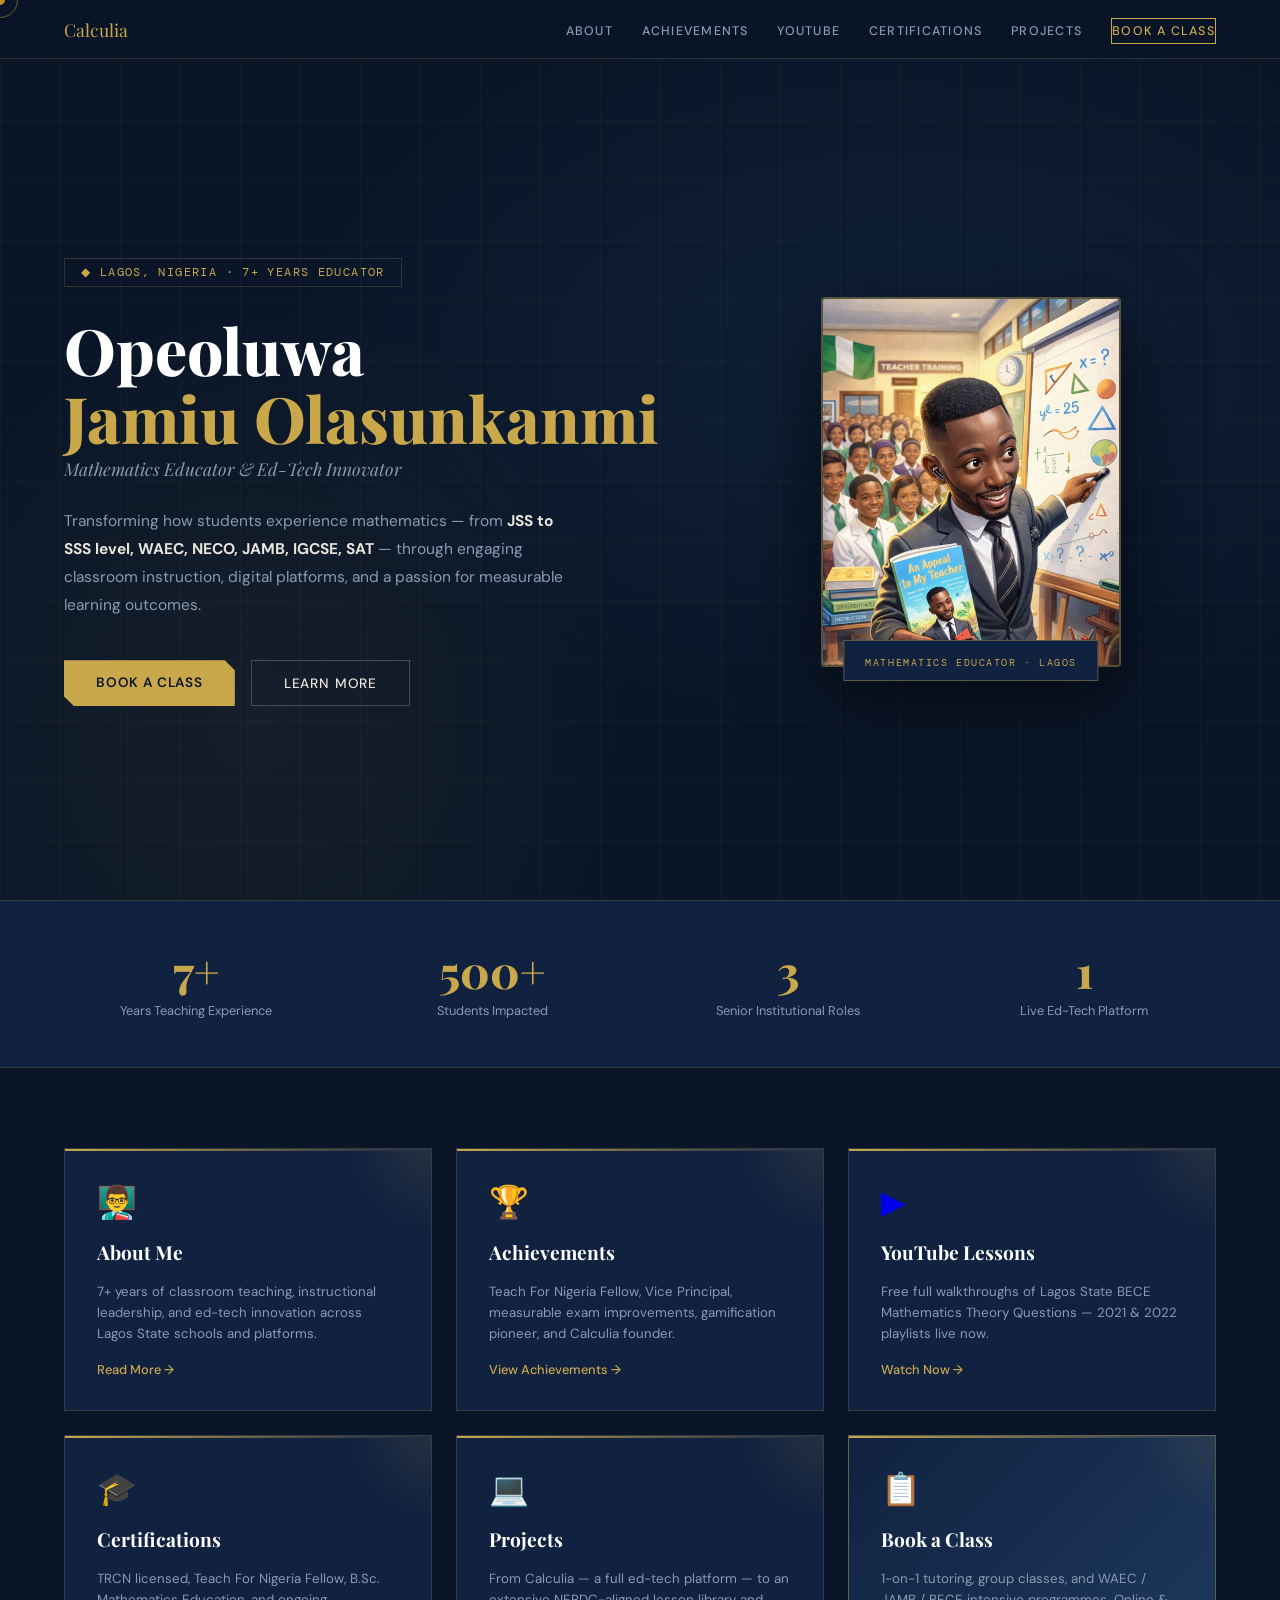
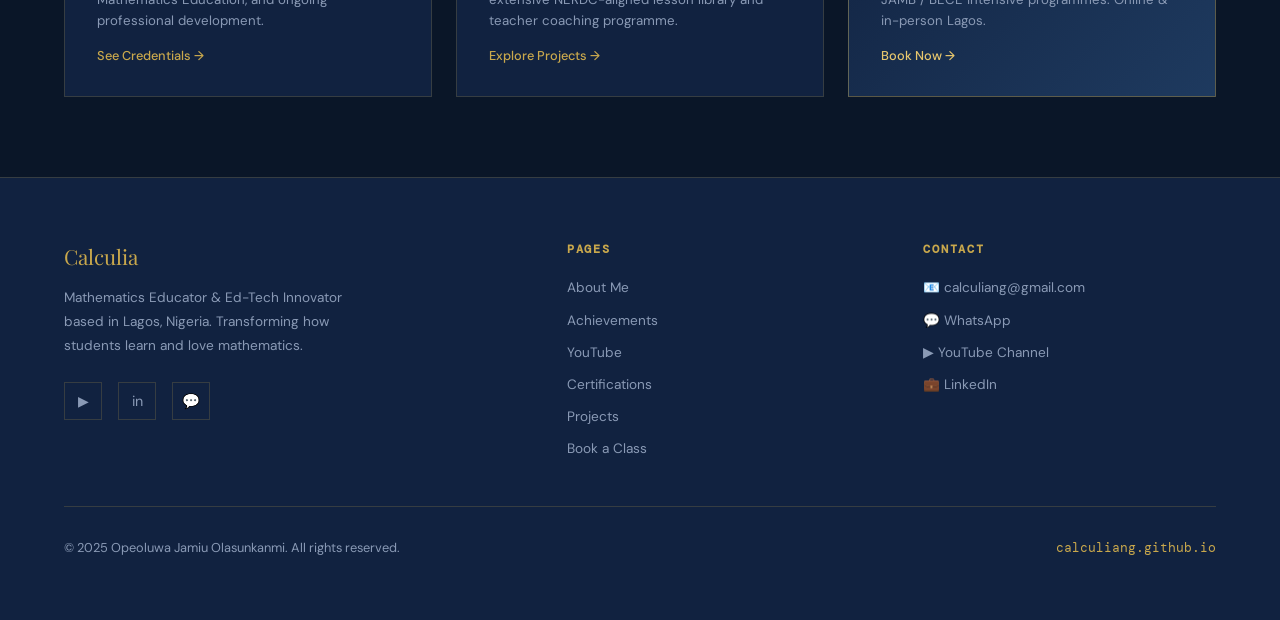
==== commit a68f4edb: "Add files via upload" ====
--- a/index.html
+++ b/index.html
@@ -3,636 +3,135 @@
 <head>
 <meta charset="UTF-8">
 <meta name="viewport" content="width=device-width, initial-scale=1.0">
-<title>Opeoluwa Jamiu | Mathematics Educator &amp; Ed-Tech Innovator | Calculia</title>
-
-<!-- SEO -->
-<meta name="description" content="Opeoluwa Jamiu Olasunkanmi — Lagos-based Mathematics Educator with 7+ years experience. Expert in WAEC, NECO, JAMB, IGCSE, SAT, BECE prep. Book a class or explore Calculia.">
-<meta name="keywords" content="mathematics tutor Lagos, WAEC maths, JAMB maths, BECE prep, Nigeria maths teacher, Calculia, Opeoluwa Jamiu, online maths tutor Nigeria">
+<title>Home | Calculia &mdash; Opeoluwa Jamiu</title>
+<meta name="description" content="Mathematics Educator & Ed-Tech Innovator — WAEC, NECO, JAMB, IGCSE, SAT prep. Book a class today.">
 <meta name="author" content="Opeoluwa Jamiu Olasunkanmi">
-<meta name="robots" content="index, follow">
-<link rel="canonical" href="https://calculiang.github.io">
-
-<!-- Open Graph (WhatsApp, Facebook, LinkedIn previews) -->
 <meta property="og:type" content="website">
-<meta property="og:url" content="https://calculiang.github.io">
-<meta property="og:title" content="Opeoluwa Jamiu | Mathematics Educator &amp; Calculia Founder">
-<meta property="og:description" content="7+ years teaching Mathematics from JSS to SSS. WAEC, NECO, JAMB, IGCSE, SAT prep. Book a class today.">
-<meta property="og:site_name" content="Calculia — Opeoluwa Jamiu">
-
-<!-- Twitter Card -->
-<meta name="twitter:card" content="summary_large_image">
-<meta name="twitter:title" content="Opeoluwa Jamiu | Mathematics Educator &amp; Calculia Founder">
-<meta name="twitter:description" content="7+ years teaching Mathematics — WAEC, NECO, JAMB, IGCSE, SAT prep. Lagos &amp; Online. Book a class today.">
-
-<!-- Theme color for mobile browsers -->
+<meta property="og:url" content="https://calculiang.github.io/">
+<meta property="og:title" content="Home | Calculia">
+<meta property="og:description" content="Mathematics Educator & Ed-Tech Innovator — WAEC, NECO, JAMB, IGCSE, SAT prep. Book a class today.">
 <meta name="theme-color" content="#0a1628">
-
-<!-- Favicon inline SVG -->
-<link rel="icon" href="data:image/svg+xml,<svg xmlns='http://www.w3.org/2000/svg' viewBox='0 0 100 100'><rect width='100' height='100' rx='12' fill='%230a1628'/><text y='72' x='50' text-anchor='middle' font-size='60' font-family='serif' fill='%23c9a84c'>∑</text></svg>">
-
-<link rel="preconnect" href="https://fonts.googleapis.com">
-<link rel="preconnect" href="https://fonts.gstatic.com" crossorigin>
-<link href="https://fonts.googleapis.com/css2?family=Playfair+Display:ital,wght@0,400;0,600;0,800;1,400&family=DM+Sans:wght@300;400;500;600&family=DM+Mono:wght@400;500&display=swap" rel="stylesheet">
-<style>
-:root {
-  --navy:#0a1628;--navy-mid:#112240;--navy-light:#1e3a5f;
-  --gold:#c9a84c;--gold-light:#e8c76d;
-  --text:#e8e4dc;--text-muted:#8a9ab5;--white:#ffffff;
-  --border:rgba(201,168,76,0.2);
-}
-*,*::before,*::after{margin:0;padding:0;box-sizing:border-box}
-html{scroll-behavior:smooth}
-body{font-family:'DM Sans',sans-serif;background:var(--navy);color:var(--text);overflow-x:hidden}
-/* CURSOR */
-.cursor{position:fixed;width:10px;height:10px;background:var(--gold);border-radius:50%;pointer-events:none;z-index:9999;transform:translate(-50%,-50%);mix-blend-mode:difference}
-.cursor-ring{position:fixed;width:36px;height:36px;border:1.5px solid var(--gold);border-radius:50%;pointer-events:none;z-index:9998;transform:translate(-50%,-50%);transition:all .2s ease;opacity:.5}
-/* NAV */
-nav{position:fixed;top:0;left:0;right:0;z-index:100;padding:1.2rem 4rem;display:flex;justify-content:space-between;align-items:center;background:rgba(10,22,40,.92);backdrop-filter:blur(12px);border-bottom:1px solid var(--border)}
-.nav-logo{font-family:'Playfair Display',serif;font-size:1.1rem;color:var(--gold);text-decoration:none}
-.nav-links{display:flex;gap:2rem;list-style:none}
-.nav-links a{color:var(--text-muted);text-decoration:none;font-size:.78rem;font-weight:500;letter-spacing:.1em;text-transform:uppercase;transition:color .25s}
-.nav-links a:hover{color:var(--gold)}
-.nav-cta{padding:.5rem 1.3rem;background:transparent;border:1px solid var(--gold);color:var(--gold);font-size:.78rem;font-weight:500;letter-spacing:.1em;text-transform:uppercase;transition:all .25s;text-decoration:none}
-.nav-cta:hover{background:var(--gold);color:var(--navy)}
-.hamburger{display:none;flex-direction:column;gap:5px;cursor:pointer}
-.hamburger span{display:block;width:24px;height:2px;background:var(--gold)}
-/* HERO */
-#hero{min-height:100vh;display:grid;grid-template-columns:1.1fr .9fr;align-items:center;padding:8rem 4rem 4rem;position:relative;overflow:hidden;gap:4rem}
-.hero-bg{position:absolute;inset:0;background:radial-gradient(ellipse 70% 60% at 70% 40%,rgba(74,158,255,.07) 0%,transparent 70%),radial-gradient(ellipse 50% 80% at 20% 80%,rgba(201,168,76,.06) 0%,transparent 60%)}
-.hero-grid{position:absolute;inset:0;background-image:linear-gradient(rgba(201,168,76,.04) 1px,transparent 1px),linear-gradient(90deg,rgba(201,168,76,.04) 1px,transparent 1px);background-size:60px 60px}
-.hero-left{position:relative;z-index:1}
-.hero-tag{display:inline-flex;align-items:center;gap:.6rem;padding:.4rem 1rem;border:1px solid var(--border);font-size:.72rem;font-family:'DM Mono',monospace;color:var(--gold);letter-spacing:.12em;text-transform:uppercase;margin-bottom:1.8rem;animation:fadeUp .7s .2s ease both}
-h1{font-family:'Playfair Display',serif;font-size:clamp(2.5rem,5vw,4.2rem);font-weight:800;line-height:1.06;color:var(--white);margin-bottom:.3rem;animation:fadeUp .8s .35s ease both}
-h1 em{color:var(--gold);font-style:normal;display:block}
-.hero-sub{font-family:'Playfair Display',serif;font-size:1.1rem;font-style:italic;color:var(--text-muted);margin-bottom:1.8rem;animation:fadeUp .8s .5s ease both}
-.hero-desc{font-size:.97rem;line-height:1.8;color:var(--text-muted);max-width:500px;margin-bottom:2.5rem;animation:fadeUp .8s .65s ease both}
-.hero-desc strong{color:var(--text)}
-.hero-actions{display:flex;gap:1rem;flex-wrap:wrap;animation:fadeUp .8s .8s ease both}
-.btn-gold{padding:.9rem 2rem;background:var(--gold);color:var(--navy);font-family:'DM Sans',sans-serif;font-size:.85rem;font-weight:600;letter-spacing:.06em;text-transform:uppercase;text-decoration:none;border:none;transition:all .25s;clip-path:polygon(0 0,calc(100% - 10px) 0,100% 10px,100% 100%,10px 100%,0 calc(100% - 10px));display:inline-block}
-.btn-gold:hover{background:var(--gold-light);transform:translateY(-2px)}
-.btn-outline{padding:.9rem 2rem;background:transparent;color:var(--text);font-family:'DM Sans',sans-serif;font-size:.85rem;font-weight:500;letter-spacing:.06em;text-transform:uppercase;text-decoration:none;border:1px solid rgba(255,255,255,.2);transition:all .25s;display:inline-block}
-.btn-outline:hover{border-color:var(--gold);color:var(--gold)}
-.hero-right{position:relative;z-index:1;display:flex;justify-content:center;animation:fadeIn 1s .6s ease both}
-.profile-card{background:var(--navy-mid);border:1px solid rgba(201,168,76,.35);padding:2.5rem;text-align:center;width:300px;box-shadow:0 25px 70px rgba(0,0,0,.5);position:relative}
-.profile-card::before{content:'';position:absolute;top:-1px;left:20px;right:20px;height:2px;background:var(--gold)}
-.avatar{width:100px;height:100px;border-radius:50%;border:2px solid var(--gold);margin:0 auto 1.2rem;background:var(--navy-light);display:flex;align-items:center;justify-content:center;font-size:2.8rem;box-shadow:0 0 40px rgba(201,168,76,.25)}
-.card-name{font-family:'Playfair Display',serif;font-size:1.15rem;font-weight:600;color:var(--white);margin-bottom:.25rem}
-.card-title{font-size:.72rem;color:var(--gold);letter-spacing:.12em;text-transform:uppercase;margin-bottom:1.5rem}
-.card-divider{height:1px;background:var(--border);margin-bottom:1.5rem}
-.card-stats{display:grid;grid-template-columns:1fr 1fr;gap:1rem}
-.cs-num{font-family:'Playfair Display',serif;font-size:1.7rem;font-weight:700;color:var(--gold)}
-.cs-lbl{font-size:.68rem;color:var(--text-muted);text-transform:uppercase;letter-spacing:.08em;margin-top:.2rem}
-.card-badges{display:flex;gap:.5rem;justify-content:center;margin-top:1.5rem;flex-wrap:wrap}
-.badge{padding:.25rem .65rem;background:rgba(201,168,76,.1);border:1px solid var(--border);font-size:.65rem;color:var(--gold);font-family:'DM Mono',monospace;letter-spacing:.1em}
-/* STATS */
-#stats-band{padding:3rem 4rem;background:var(--navy-mid);border-top:1px solid var(--border);border-bottom:1px solid var(--border)}
-.stats-row{display:grid;grid-template-columns:repeat(4,1fr);gap:2rem}
-.stat-item{text-align:center}
-.stat-big{font-family:'Playfair Display',serif;font-size:2.8rem;font-weight:800;color:var(--gold);line-height:1}
-.stat-desc{font-size:.8rem;color:var(--text-muted);margin-top:.5rem}
-/* SECTIONS */
-section{position:relative;padding:6rem 4rem}
-.section-label{display:inline-flex;align-items:center;gap:.8rem;font-family:'DM Mono',monospace;font-size:.7rem;color:var(--gold);letter-spacing:.18em;text-transform:uppercase;margin-bottom:.8rem}
-.section-label::before,.section-label::after{content:'';width:28px;height:1px;background:var(--gold)}
-h2{font-family:'Playfair Display',serif;font-size:clamp(1.8rem,3.5vw,2.8rem);font-weight:700;color:var(--white);margin-bottom:.5rem}
-.section-sub{color:var(--text-muted);font-size:.95rem;max-width:600px;line-height:1.75;margin-bottom:3rem}
-/* ABOUT */
-#about{background:var(--navy)}
-.about-grid{display:grid;grid-template-columns:1fr 1fr;gap:5rem;align-items:start}
-.about-text p{color:var(--text-muted);line-height:1.85;font-size:.95rem;margin-bottom:1.2rem}
-.about-text p strong{color:var(--text)}
-.about-pillars{display:flex;flex-direction:column;gap:1.2rem}
-.pillar{padding:1.4rem;background:var(--navy-mid);border:1px solid var(--border);border-left:3px solid var(--gold);transition:background .25s}
-.pillar:hover{background:rgba(201,168,76,.05)}
-.pillar-title{font-size:.88rem;font-weight:600;color:var(--white);margin-bottom:.35rem}
-.pillar-text{font-size:.82rem;color:var(--text-muted);line-height:1.6}
-/* EXPERIENCE */
-#experience{background:var(--navy-mid)}
-.exp-grid{display:grid;grid-template-columns:1fr 1fr;gap:3rem}
-.timeline{position:relative;padding-left:1.8rem}
-.timeline::before{content:'';position:absolute;left:0;top:0;bottom:0;width:1px;background:var(--border)}
-.timeline-item{position:relative;margin-bottom:2.5rem}
-.timeline-item::before{content:'';position:absolute;left:-2.15rem;top:.3rem;width:9px;height:9px;background:var(--gold);border-radius:50%;box-shadow:0 0 0 4px rgba(201,168,76,.15)}
-.tl-period{font-family:'DM Mono',monospace;font-size:.7rem;color:var(--gold);letter-spacing:.1em;text-transform:uppercase;margin-bottom:.4rem}
-.tl-role{font-size:1rem;font-weight:600;color:var(--white);margin-bottom:.2rem}
-.tl-org{font-size:.85rem;color:var(--text-muted);margin-bottom:.7rem}
-.tl-desc{font-size:.85rem;color:var(--text-muted);line-height:1.7}
-.tags{display:flex;flex-wrap:wrap;gap:.4rem;margin-top:.7rem}
-.tag{padding:.22rem .65rem;background:rgba(201,168,76,.08);border:1px solid var(--border);font-size:.68rem;color:var(--gold);font-family:'DM Mono',monospace}
-/* ACHIEVEMENTS */
-#achievements{background:var(--navy)}
-.ach-grid{display:grid;grid-template-columns:repeat(3,1fr);gap:1.8rem}
-.ach-card{padding:2rem;background:var(--navy-mid);border:1px solid var(--border);position:relative;overflow:hidden;transition:transform .3s,border-color .3s}
-.ach-card:hover{transform:translateY(-4px);border-color:rgba(201,168,76,.5)}
-.ach-card::before{content:'';position:absolute;top:0;left:0;right:0;height:2px;background:linear-gradient(to right,var(--gold),transparent)}
-.ach-icon{font-size:2.2rem;margin-bottom:1rem}
-.ach-title{font-size:.95rem;font-weight:600;color:var(--white);margin-bottom:.5rem}
-.ach-text{font-size:.83rem;color:var(--text-muted);line-height:1.65}
-/* CERTIFICATIONS */
-#certifications{background:var(--navy-mid)}
-.cert-grid{display:grid;grid-template-columns:repeat(3,1fr);gap:1.5rem}
-.cert-card{padding:1.8rem;background:var(--navy);border:1px solid var(--border);display:flex;gap:1.2rem;align-items:flex-start;transition:border-color .25s}
-.cert-card:hover{border-color:rgba(201,168,76,.4)}
-.cert-icon{font-size:1.8rem;flex-shrink:0}
-.cert-name{font-size:.9rem;font-weight:600;color:var(--white);margin-bottom:.3rem}
-.cert-issuer{font-size:.78rem;color:var(--gold);font-family:'DM Mono',monospace;letter-spacing:.06em;margin-bottom:.3rem}
-.cert-year{font-size:.75rem;color:var(--text-muted)}
-/* PROJECTS */
-#projects{background:var(--navy)}
-.projects-grid{display:grid;grid-template-columns:1fr 1fr;gap:2rem}
-.proj-card{background:var(--navy-mid);border:1px solid var(--border);padding:2.5rem;position:relative;overflow:hidden;transition:transform .3s,box-shadow .3s}
-.proj-card:hover{transform:translateY(-5px);box-shadow:0 25px 60px rgba(0,0,0,.4)}
-.proj-card.featured{grid-column:span 2;display:grid;grid-template-columns:1fr 1fr;gap:3rem;align-items:center;border-color:rgba(201,168,76,.4);background:linear-gradient(135deg,var(--navy-mid),var(--navy-light))}
-.proj-card::after{content:'';position:absolute;top:0;right:0;width:120px;height:120px;background:radial-gradient(circle at top right,rgba(201,168,76,.1),transparent 70%)}
-.proj-label{font-family:'DM Mono',monospace;font-size:.68rem;color:var(--gold);letter-spacing:.15em;text-transform:uppercase;margin-bottom:.7rem}
-.proj-title{font-family:'Playfair Display',serif;font-size:1.5rem;font-weight:700;color:var(--white);margin-bottom:.8rem}
-.proj-desc{font-size:.88rem;color:var(--text-muted);line-height:1.75;margin-bottom:1.5rem}
-.proj-link{display:inline-flex;align-items:center;gap:.5rem;font-size:.82rem;color:var(--gold);text-decoration:none;font-weight:500;transition:gap .25s}
-.proj-link:hover{gap:1rem}
-.proj-visual{background:var(--navy);border:1px solid var(--border);border-radius:4px;height:200px;display:flex;align-items:center;justify-content:center;font-size:5rem;position:relative;overflow:hidden}
-.proj-visual::after{content:'';position:absolute;inset:0;background:linear-gradient(135deg,rgba(74,158,255,.05),rgba(201,168,76,.07))}
-/* YOUTUBE */
-#youtube{background:var(--navy-mid)}
-.yt-grid{display:grid;grid-template-columns:repeat(3,1fr);gap:1.5rem}
-.yt-card{background:var(--navy);border:1px solid var(--border);overflow:hidden;transition:transform .3s,border-color .3s;cursor:pointer}
-.yt-card:hover{transform:translateY(-4px);border-color:rgba(201,168,76,.4)}
-.yt-thumb{aspect-ratio:16/9;background:var(--navy-light);display:flex;align-items:center;justify-content:center;position:relative;overflow:hidden}
-.yt-play{position:relative;z-index:1;width:50px;height:50px;background:rgba(255,0,0,.85);border-radius:50%;display:flex;align-items:center;justify-content:center;transition:transform .25s}
-.yt-card:hover .yt-play{transform:scale(1.1);background:#ff0000}
-.yt-play-icon{width:0;height:0;border-style:solid;border-width:9px 0 9px 17px;border-color:transparent transparent transparent white;margin-left:4px}
-.yt-subject{position:absolute;bottom:.6rem;left:.6rem;font-family:'DM Mono',monospace;font-size:.62rem;color:var(--gold);background:rgba(10,22,40,.85);padding:.18rem .5rem;letter-spacing:.1em;text-transform:uppercase;z-index:2}
-.yt-info{padding:1.2rem}
-.yt-title{font-size:.88rem;font-weight:600;color:var(--white);margin-bottom:.4rem;line-height:1.4}
-.yt-meta{font-size:.75rem;color:var(--text-muted)}
-.yt-cta{text-align:center;margin-top:2.5rem}
-/* BOOKING */
-#booking{background:var(--navy)}
-.booking-container{display:grid;grid-template-columns:1fr 1.2fr;gap:5rem;align-items:start}
-.booking-info p{font-size:.95rem;color:var(--text-muted);line-height:1.8;margin-bottom:1.8rem}
-.booking-features{display:flex;flex-direction:column;gap:1rem;margin-bottom:2rem}
-.bf-item{display:flex;align-items:flex-start;gap:1rem}
-.bf-icon{width:36px;height:36px;background:rgba(201,168,76,.1);border:1px solid var(--border);display:flex;align-items:center;justify-content:center;font-size:1rem;flex-shrink:0}
-.bf-text strong{display:block;font-size:.88rem;color:var(--white);margin-bottom:.2rem}
-.bf-text span{font-size:.8rem;color:var(--text-muted)}
-.booking-form{background:var(--navy-mid);border:1px solid var(--border);padding:2.5rem}
-.booking-form h3{font-family:'Playfair Display',serif;font-size:1.4rem;color:var(--white);margin-bottom:1.8rem}
-.form-row{display:grid;grid-template-columns:1fr 1fr;gap:1rem}
-.form-group{margin-bottom:1.2rem}
-.form-group label{display:block;font-size:.72rem;color:var(--gold);font-family:'DM Mono',monospace;letter-spacing:.1em;text-transform:uppercase;margin-bottom:.5rem}
-.form-group input,.form-group select,.form-group textarea{width:100%;padding:.75rem 1rem;background:var(--navy);border:1px solid var(--border);color:var(--text);font-family:'DM Sans',sans-serif;font-size:.9rem;transition:border-color .25s;outline:none}
-.form-group input:focus,.form-group select:focus,.form-group textarea:focus{border-color:var(--gold)}
-.form-group select option{background:var(--navy-mid)}
-.form-group textarea{resize:vertical;min-height:100px}
-.form-submit{width:100%;padding:1rem;background:var(--gold);color:var(--navy);font-family:'DM Sans',sans-serif;font-size:.9rem;font-weight:600;letter-spacing:.06em;text-transform:uppercase;border:none;cursor:pointer;transition:all .25s;clip-path:polygon(0 0,calc(100% - 10px) 0,100% 10px,100% 100%,10px 100%,0 calc(100% - 10px))}
-.form-submit:hover{background:var(--gold-light)}
-/* FOOTER */
-footer{background:var(--navy-mid);border-top:1px solid var(--border);padding:4rem}
-.footer-grid{display:grid;grid-template-columns:1.5fr 1fr 1fr;gap:4rem;margin-bottom:3rem}
-.footer-brand .logo{font-family:'Playfair Display',serif;font-size:1.3rem;color:var(--gold);margin-bottom:1rem;display:block}
-.footer-brand p{font-size:.85rem;color:var(--text-muted);line-height:1.75;max-width:280px}
-.footer-col h4{font-family:'DM Mono',monospace;font-size:.72rem;color:var(--gold);letter-spacing:.15em;text-transform:uppercase;margin-bottom:1.2rem}
-.footer-col ul{list-style:none;display:flex;flex-direction:column;gap:.7rem}
-.footer-col ul a{font-size:.85rem;color:var(--text-muted);text-decoration:none;transition:color .25s}
-.footer-col ul a:hover{color:var(--gold)}
-.social-links{display:flex;gap:1rem;margin-top:1.5rem}
-.social-link{width:38px;height:38px;border:1px solid var(--border);display:flex;align-items:center;justify-content:center;color:var(--text-muted);text-decoration:none;font-size:.9rem;transition:all .25s}
-.social-link:hover{border-color:var(--gold);color:var(--gold)}
-.footer-bottom{padding-top:2rem;border-top:1px solid var(--border);display:flex;justify-content:space-between;align-items:center}
-.footer-bottom p{font-size:.8rem;color:var(--text-muted)}
-.footer-bottom span{font-size:.8rem;color:var(--gold);font-family:'DM Mono',monospace}
-/* ANIMATIONS */
-@keyframes fadeUp{from{opacity:0;transform:translateY(24px)}to{opacity:1;transform:translateY(0)}}
-@keyframes fadeIn{from{opacity:0}to{opacity:1}}
-.reveal{opacity:0;transform:translateY(30px);transition:opacity .7s ease,transform .7s ease}
-.reveal.visible{opacity:1;transform:none}
-.rd1{transition-delay:.1s}.rd2{transition-delay:.2s}.rd3{transition-delay:.3s}
-/* RESPONSIVE */
-@media(max-width:1024px){
-  nav{padding:1.2rem 2rem}
-  #hero,section,#stats-band,footer{padding-left:2rem;padding-right:2rem}
-  #hero{grid-template-columns:1fr;padding-top:7rem}
-  .hero-right{display:none}
-  .stats-row{grid-template-columns:1fr 1fr}
-  .about-grid,.booking-container,.footer-grid,.exp-grid{grid-template-columns:1fr}
-  .proj-card.featured{grid-column:span 1;grid-template-columns:1fr}
-  .yt-grid,.cert-grid,.ach-grid{grid-template-columns:1fr 1fr}
-  .projects-grid{grid-template-columns:1fr}
-}
-@media(max-width:768px){
-  .nav-links{display:none!important}.hamburger{display:flex}
-  .stats-row,.yt-grid,.cert-grid,.ach-grid{grid-template-columns:1fr}
-  .form-row{grid-template-columns:1fr}
-  nav{padding:1rem 1.5rem}
-  h1{font-size:2.2rem}
-  h2{font-size:1.7rem}
-  .hero-tag{font-size:.65rem}
-  .btn-gold,.btn-outline{padding:.75rem 1.4rem;font-size:.8rem}
-  #stats-band{padding:2rem 1.5rem}
-  .stat-big{font-size:2.2rem}
-  .booking-container{gap:2.5rem}
-  footer{padding:2.5rem 1.5rem}
-  .footer-grid{gap:2rem}
-  .footer-bottom{flex-direction:column;gap:.8rem;text-align:center}
-  .yt-grid{grid-template-columns:1fr}
-  .projects-grid{grid-template-columns:1fr}
-  .proj-card.featured{grid-column:span 1;grid-template-columns:1fr}
-}
-@media(max-width:480px){
-  #hero{padding:6rem 1.2rem 2rem}
-  section{padding:4rem 1.2rem}
-  #stats-band{padding:2rem 1.2rem}
-  footer{padding:2rem 1.2rem}
-  nav{padding:.9rem 1.2rem}
-  .nav-logo{font-size:.95rem}
-  .hero-actions{flex-direction:column}
-  .btn-gold,.btn-outline{width:100%;text-align:center;justify-content:center}
-}
-</style>
+<link rel="icon" href="data:image/svg+xml,<svg xmlns='http://www.w3.org/2000/svg' viewBox='0 0 100 100'><rect width='100' height='100' rx='12' fill='%230a1628'/><text y='72' x='50' text-anchor='middle' font-size='60' font-family='serif' fill='%23c9a84c'>&#x2211;</text></svg>">
+<link rel="stylesheet" href="style.css">
 </head>
 <body>
 <div class="cursor" id="cursor"></div>
 <div class="cursor-ring" id="cursorRing"></div>
-
-<!-- ═══════════════════════════════════════
-     SECTION: NAVIGATION
-     Edit nav links, logo, CTA button text
-═══════════════════════════════════════ -->
 <!-- NAV -->
 <nav>
-  <a href="#" class="nav-logo">Jamiu Olasunkanmi</a>
+  <a href="index.html" class="nav-logo">Calculia</a>
   <ul class="nav-links" id="navLinks">
-    <li><a href="#about">About</a></li>
-    <li><a href="#achievements">Achievements</a></li>
-    <li><a href="#projects">Projects</a></li>
-    <li><a href="#youtube">Videos</a></li>
-    <li><a href="#booking">Book a Class</a></li>
+    <li><a href="about.html">About</a></li>
+    <li><a href="achievements.html">Achievements</a></li>
+    <li><a href="youtube.html">YouTube</a></li>
+    <li><a href="certifications.html">Certifications</a></li>
+    <li><a href="projects.html">Projects</a></li>
+    <li><a href="booking.html" class='nav-cta'>Book a Class</a></li>
   </ul>
-  <a href="#booking" class="nav-cta">Book a Session</a>
   <div class="hamburger" onclick="toggleNav()"><span></span><span></span><span></span></div>
 </nav>
-
-<!-- ═══════════════════════════════════════
-     SECTION: HERO
-     Edit: headline, subtitle, description, CTA buttons, profile card stats
-═══════════════════════════════════════ -->
 <!-- HERO -->
 <section id="hero">
   <div class="hero-bg"></div>
-  <div class="hero-grid"></div>
+  <div class="hero-grid-lines"></div>
   <div class="hero-left">
     <div class="hero-tag">&#9670; Lagos, Nigeria &middot; 7+ Years Educator</div>
-    <h1>Opeoluwa<em>Jamiu Olasunkanmi</em></h1>
+    <h1 class="hero-h1">Opeoluwa<em>Jamiu Olasunkanmi</em></h1>
     <p class="hero-sub">Mathematics Educator &amp; Ed-Tech Innovator</p>
-    <p class="hero-desc">Transforming how students experience mathematics &mdash; from <strong>JSS to SSS level, WAEC, NECO, JAMB, IGCSE, SAT</strong> &mdash; through engaging classroom instruction, digital platforms, and a passion for measurable learning outcomes.</p>
+    <p class="hero-desc">
+      Transforming how students experience mathematics &mdash; from <strong>JSS to SSS level, WAEC, NECO, JAMB, IGCSE, SAT</strong> &mdash; through engaging classroom instruction, digital platforms, and a passion for measurable learning outcomes.
+    </p>
     <div class="hero-actions">
-      <a href="#booking" class="btn-gold">Book a Class</a>
-      <a href="#projects" class="btn-outline">View Projects</a>
+      <a href="booking.html" class="btn-gold">Book a Class</a>
+      <a href="about.html" class="btn-outline">Learn More</a>
     </div>
   </div>
-  <div class="hero-right" style="position:relative;z-index:1;display:flex;justify-content:center;flex-direction:column;align-items:center;gap:1.5rem;animation:fadeIn 1s .6s ease both;">
-  <div style="position:relative;"><div style="width:310px;height:370px;border-radius:8px;overflow:hidden;border:2px solid rgba(201,168,76,.4);box-shadow:0 30px 80px rgba(0,0,0,.6);"><img src="[data-uri]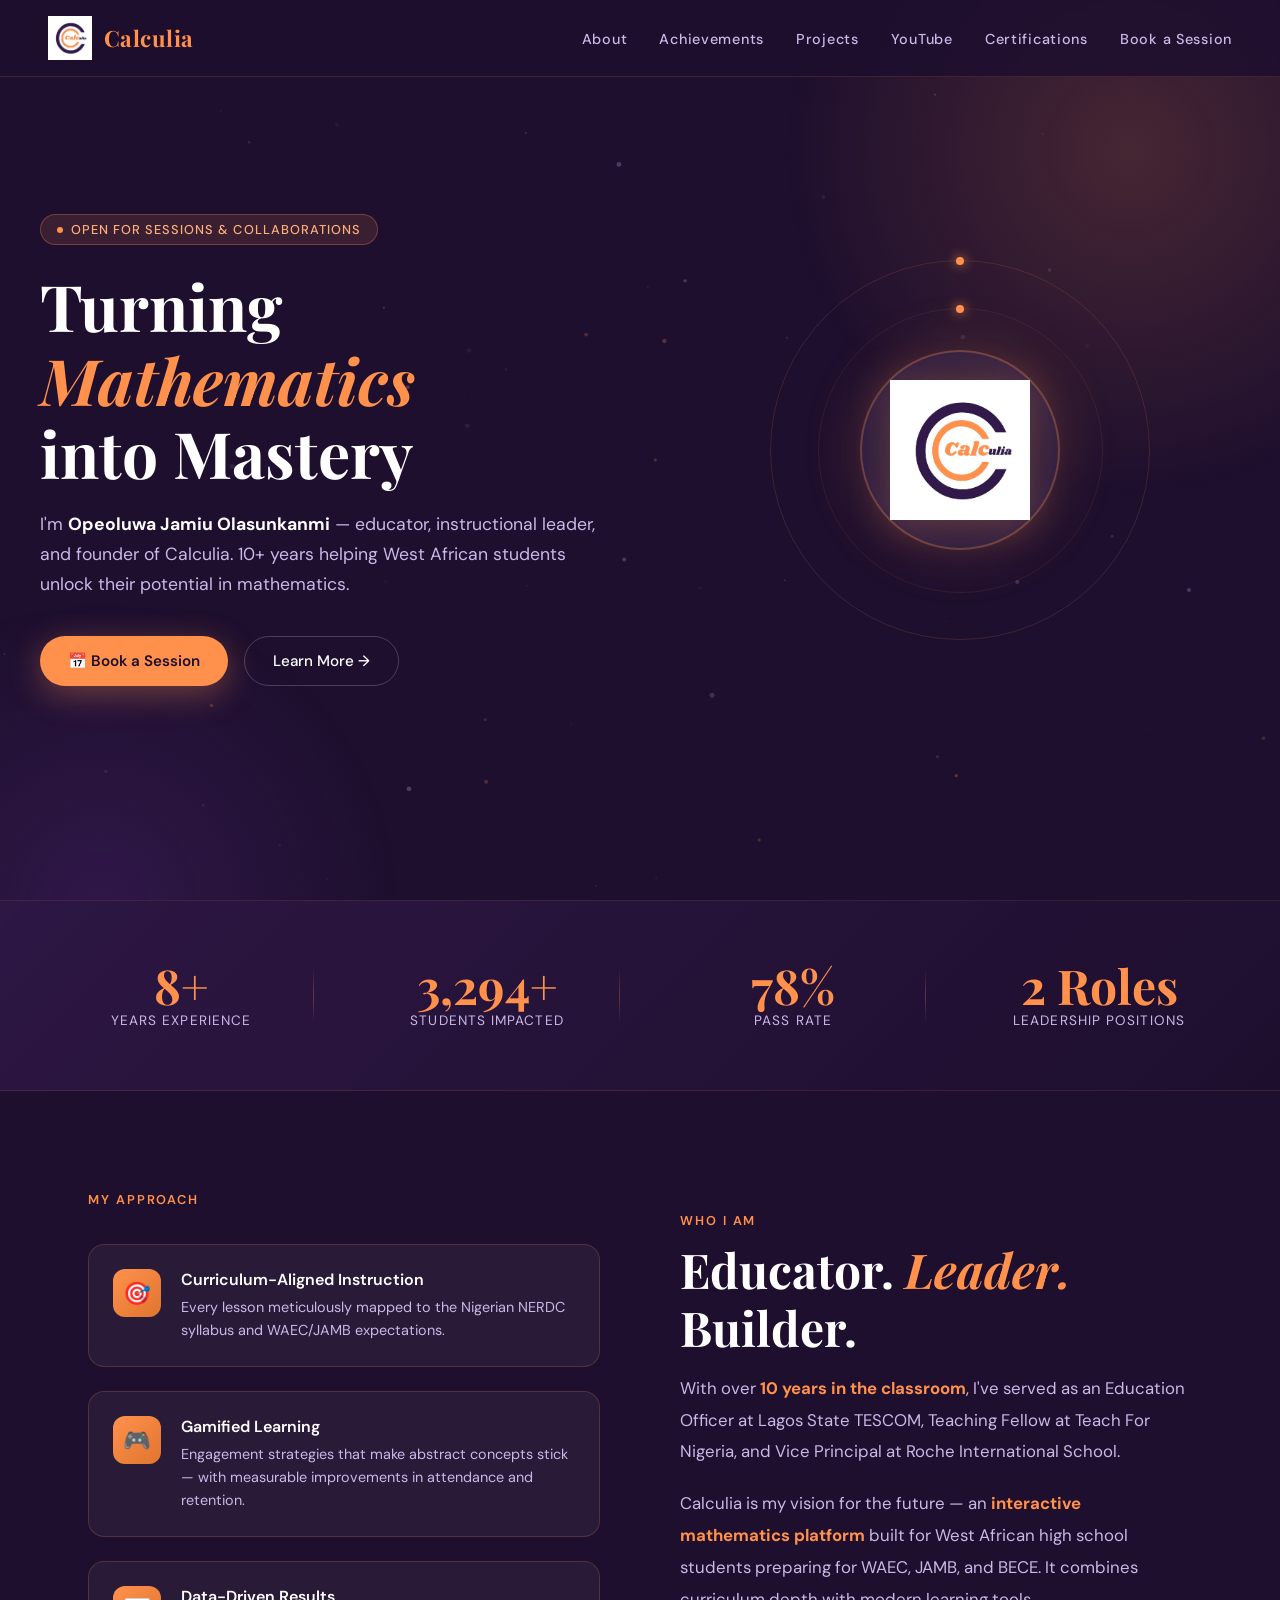
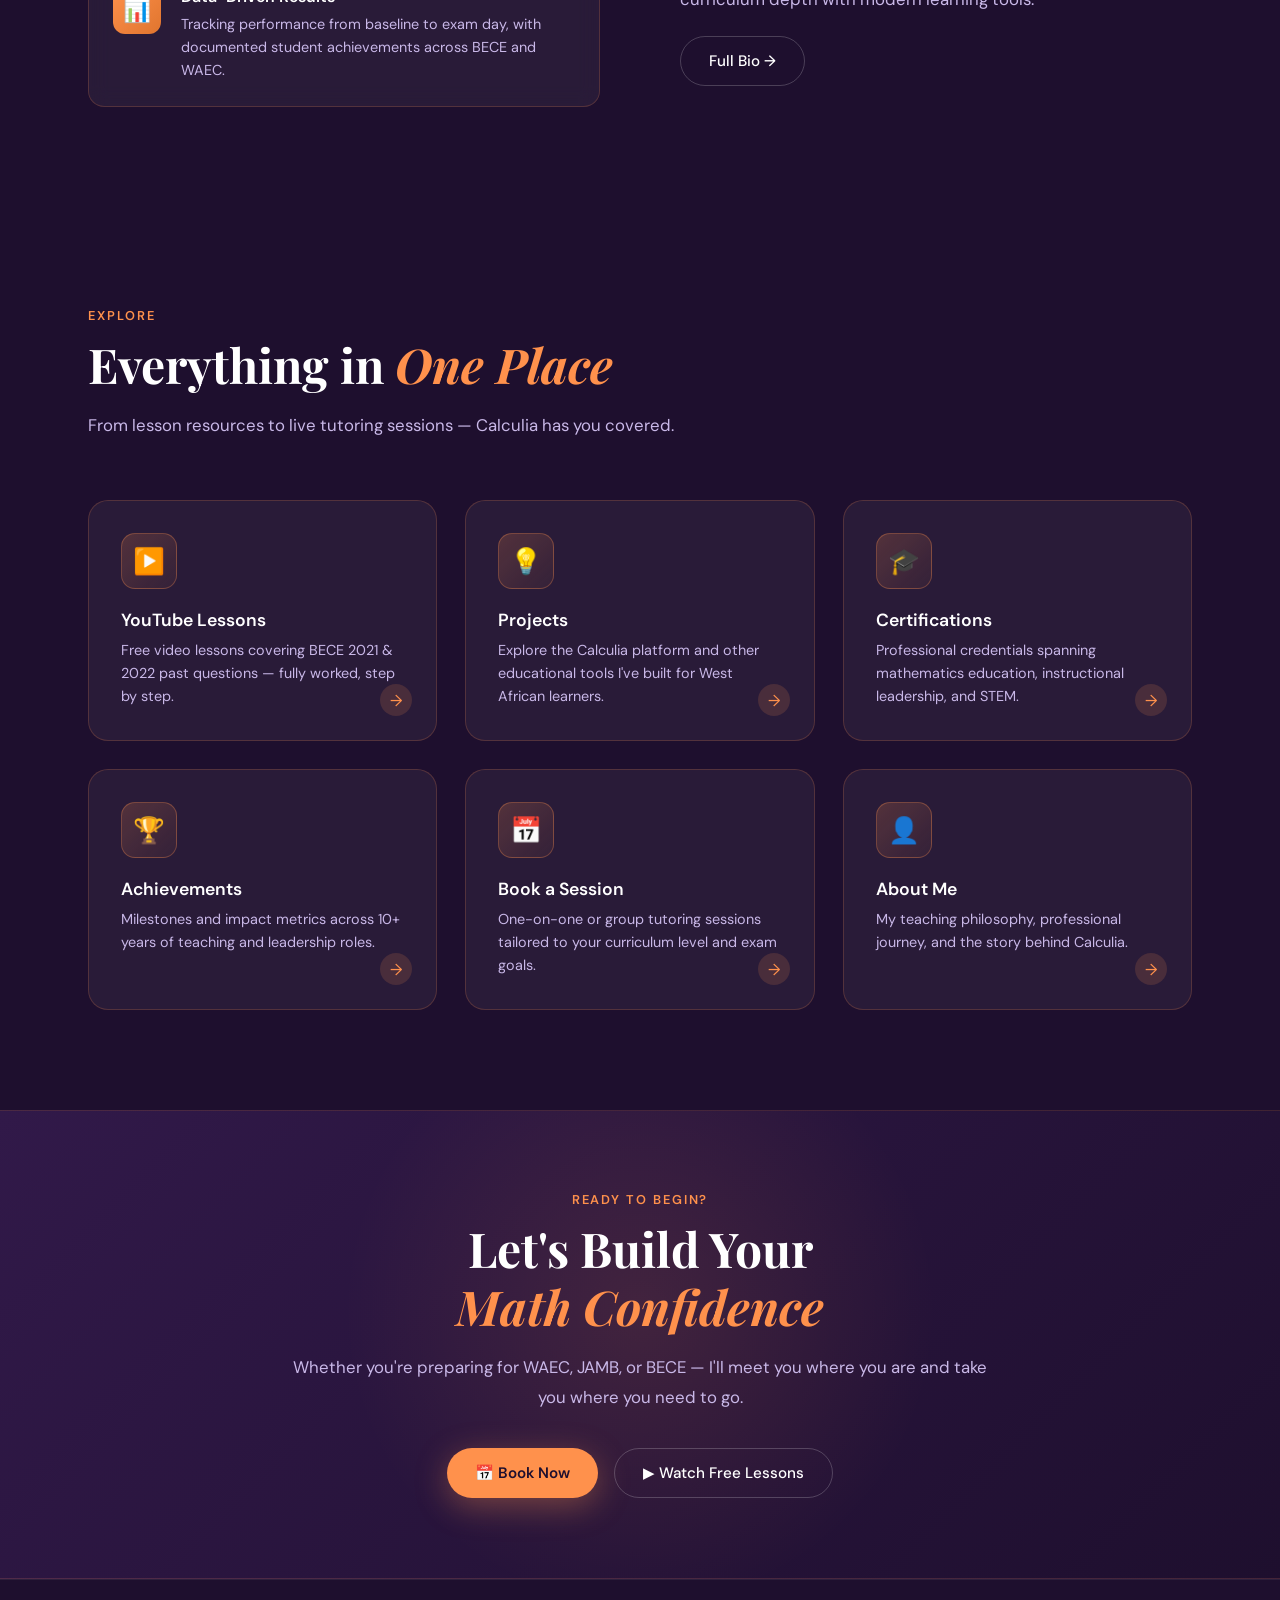
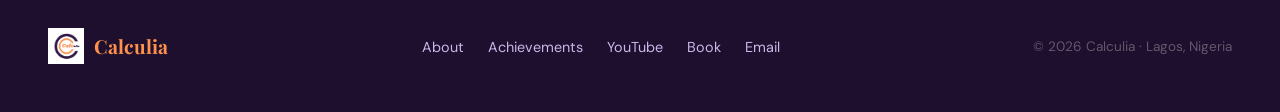
==== commit e56084fc: "Add files via upload" ====
--- a/index.html
+++ b/index.html
@@ -3,169 +3,1153 @@
 <head>
 <meta charset="UTF-8">
 <meta name="viewport" content="width=device-width, initial-scale=1.0">
-<title>Home | Calculia &mdash; Opeoluwa Jamiu</title>
-<meta name="description" content="Mathematics Educator & Ed-Tech Innovator — WAEC, NECO, JAMB, IGCSE, SAT prep. Book a class today.">
-<meta name="author" content="Opeoluwa Jamiu Olasunkanmi">
-<meta property="og:type" content="website">
-<meta property="og:url" content="https://calculiang.github.io/">
-<meta property="og:title" content="Home | Calculia">
-<meta property="og:description" content="Mathematics Educator & Ed-Tech Innovator — WAEC, NECO, JAMB, IGCSE, SAT prep. Book a class today.">
-<meta name="theme-color" content="#0a1628">
-<link rel="icon" href="data:image/svg+xml,<svg xmlns='http://www.w3.org/2000/svg' viewBox='0 0 100 100'><rect width='100' height='100' rx='12' fill='%230a1628'/><text y='72' x='50' text-anchor='middle' font-size='60' font-family='serif' fill='%23c9a84c'>&#x2211;</text></svg>">
-<link rel="stylesheet" href="style.css">
+<title>Calculia — Opeoluwa Jamiu Olasunkanmi</title>
+<link href="https://fonts.googleapis.com/css2?family=Playfair+Display:ital,wght@0,400;0,600;0,700;1,400&family=DM+Sans:wght@300;400;500;600&display=swap" rel="stylesheet">
+<style>
+  :root {
+    --purple: #311949;
+    --purple-light: #4a2570;
+    --purple-dark: #1e0f2e;
+    --orange: #FF914C;
+    --orange-light: #FFB07A;
+    --orange-dark: #e0752e;
+    --white: #FFFFFF;
+    --off-white: #F9F5FF;
+    --text-light: #C9B8E8;
+    --card-bg: rgba(255,255,255,0.05);
+    --card-border: rgba(255,145,76,0.2);
+  }
+
+  *, *::before, *::after { box-sizing: border-box; margin: 0; padding: 0; }
+
+  html { scroll-behavior: smooth; }
+
+  body {
+    font-family: 'DM Sans', sans-serif;
+    background: var(--purple-dark);
+    color: var(--white);
+    overflow-x: hidden;
+  }
+
+  /* ── PARTICLES CANVAS ── */
+  #particles-canvas {
+    position: fixed;
+    top: 0; left: 0;
+    width: 100%; height: 100%;
+    pointer-events: none;
+    z-index: 0;
+    opacity: 0.4;
+  }
+
+  /* ── NAV ── */
+  nav {
+    position: fixed;
+    top: 0; left: 0; right: 0;
+    z-index: 100;
+    padding: 16px 48px;
+    display: flex;
+    align-items: center;
+    justify-content: space-between;
+    background: rgba(30,15,46,0.85);
+    backdrop-filter: blur(20px);
+    border-bottom: 1px solid rgba(255,145,76,0.15);
+    transition: all 0.3s ease;
+  }
+
+  nav.scrolled {
+    padding: 10px 48px;
+    background: rgba(30,15,46,0.97);
+  }
+
+  .nav-logo {
+    display: flex;
+    align-items: center;
+    gap: 12px;
+    text-decoration: none;
+  }
+
+  .nav-logo img {
+    width: 44px;
+    height: 44px;
+    object-fit: contain;
+    transition: transform 0.3s ease;
+  }
+
+  .nav-logo:hover img { transform: rotate(10deg) scale(1.1); }
+
+  .nav-logo span {
+    font-family: 'Playfair Display', serif;
+    font-size: 1.4rem;
+    font-weight: 700;
+    color: var(--orange);
+    letter-spacing: 0.02em;
+  }
+
+  .nav-links {
+    display: flex;
+    gap: 32px;
+    list-style: none;
+  }
+
+  .nav-links a {
+    text-decoration: none;
+    color: var(--text-light);
+    font-size: 0.9rem;
+    font-weight: 500;
+    letter-spacing: 0.05em;
+    position: relative;
+    transition: color 0.3s;
+  }
+
+  .nav-links a::after {
+    content: '';
+    position: absolute;
+    bottom: -4px; left: 0;
+    width: 0; height: 2px;
+    background: var(--orange);
+    transition: width 0.3s ease;
+  }
+
+  .nav-links a:hover { color: var(--orange); }
+  .nav-links a:hover::after { width: 100%; }
+
+  /* ── HERO ── */
+  .hero {
+    position: relative;
+    min-height: 100vh;
+    display: flex;
+    align-items: center;
+    padding: 120px 48px 80px;
+    overflow: hidden;
+    z-index: 1;
+  }
+
+  .hero-glow {
+    position: absolute;
+    top: -200px; right: -200px;
+    width: 700px; height: 700px;
+    background: radial-gradient(circle, rgba(255,145,76,0.18) 0%, transparent 70%);
+    animation: pulse-glow 4s ease-in-out infinite;
+    pointer-events: none;
+  }
+
+  .hero-glow-2 {
+    position: absolute;
+    bottom: -300px; left: -200px;
+    width: 600px; height: 600px;
+    background: radial-gradient(circle, rgba(74,37,112,0.4) 0%, transparent 70%);
+    animation: pulse-glow 6s ease-in-out infinite reverse;
+    pointer-events: none;
+  }
+
+  @keyframes pulse-glow {
+    0%, 100% { transform: scale(1); opacity: 1; }
+    50% { transform: scale(1.15); opacity: 0.7; }
+  }
+
+  .hero-inner {
+    position: relative;
+    z-index: 2;
+    max-width: 1200px;
+    width: 100%;
+    margin: 0 auto;
+    display: grid;
+    grid-template-columns: 1fr 1fr;
+    gap: 80px;
+    align-items: center;
+  }
+
+  .hero-badge {
+    display: inline-flex;
+    align-items: center;
+    gap: 8px;
+    background: rgba(255,145,76,0.12);
+    border: 1px solid rgba(255,145,76,0.3);
+    border-radius: 100px;
+    padding: 6px 16px;
+    font-size: 0.8rem;
+    font-weight: 500;
+    color: var(--orange-light);
+    letter-spacing: 0.08em;
+    text-transform: uppercase;
+    margin-bottom: 24px;
+    opacity: 0;
+    animation: fadeSlideUp 0.8s 0.2s forwards;
+  }
+
+  .hero-badge .dot {
+    width: 6px; height: 6px;
+    background: var(--orange);
+    border-radius: 50%;
+    animation: blink 1.5s infinite;
+  }
+
+  @keyframes blink {
+    0%, 100% { opacity: 1; }
+    50% { opacity: 0.3; }
+  }
+
+  .hero h1 {
+    font-family: 'Playfair Display', serif;
+    font-size: clamp(2.5rem, 5vw, 4rem);
+    font-weight: 700;
+    line-height: 1.15;
+    color: var(--white);
+    margin-bottom: 20px;
+    opacity: 0;
+    animation: fadeSlideUp 0.8s 0.4s forwards;
+  }
+
+  .hero h1 em {
+    font-style: italic;
+    color: var(--orange);
+  }
+
+  .hero-sub {
+    font-size: 1.1rem;
+    color: var(--text-light);
+    line-height: 1.7;
+    margin-bottom: 36px;
+    opacity: 0;
+    animation: fadeSlideUp 0.8s 0.6s forwards;
+  }
+
+  .hero-actions {
+    display: flex;
+    gap: 16px;
+    flex-wrap: wrap;
+    opacity: 0;
+    animation: fadeSlideUp 0.8s 0.8s forwards;
+  }
+
+  .btn-primary {
+    display: inline-flex;
+    align-items: center;
+    gap: 8px;
+    background: var(--orange);
+    color: var(--purple-dark);
+    text-decoration: none;
+    font-weight: 600;
+    font-size: 0.95rem;
+    padding: 14px 28px;
+    border-radius: 100px;
+    transition: all 0.3s ease;
+    box-shadow: 0 8px 32px rgba(255,145,76,0.35);
+  }
+
+  .btn-primary:hover {
+    background: var(--orange-light);
+    transform: translateY(-2px);
+    box-shadow: 0 12px 40px rgba(255,145,76,0.5);
+  }
+
+  .btn-secondary {
+    display: inline-flex;
+    align-items: center;
+    gap: 8px;
+    background: transparent;
+    color: var(--white);
+    text-decoration: none;
+    font-weight: 500;
+    font-size: 0.95rem;
+    padding: 14px 28px;
+    border-radius: 100px;
+    border: 1px solid rgba(255,255,255,0.2);
+    transition: all 0.3s ease;
+  }
+
+  .btn-secondary:hover {
+    border-color: var(--orange);
+    color: var(--orange);
+    background: rgba(255,145,76,0.08);
+    transform: translateY(-2px);
+  }
+
+  /* ── HERO VISUAL ── */
+  .hero-visual {
+    display: flex;
+    justify-content: center;
+    align-items: center;
+    position: relative;
+    opacity: 0;
+    animation: fadeIn 1.2s 0.5s forwards;
+  }
+
+  .logo-orbit {
+    position: relative;
+    width: 380px;
+    height: 380px;
+    display: flex;
+    align-items: center;
+    justify-content: center;
+  }
+
+  .orbit-ring {
+    position: absolute;
+    border-radius: 50%;
+    border: 1px solid rgba(255,145,76,0.15);
+    animation: orbit-spin 20s linear infinite;
+  }
+
+  .orbit-ring:nth-child(1) {
+    width: 100%; height: 100%;
+    animation-duration: 25s;
+  }
+
+  .orbit-ring:nth-child(2) {
+    width: 75%; height: 75%;
+    border-color: rgba(255,145,76,0.1);
+    animation-direction: reverse;
+    animation-duration: 18s;
+  }
+
+  .orbit-ring .dot {
+    position: absolute;
+    width: 8px; height: 8px;
+    background: var(--orange);
+    border-radius: 50%;
+    top: -4px; left: 50%;
+    transform: translateX(-50%);
+    box-shadow: 0 0 12px var(--orange);
+  }
+
+  @keyframes orbit-spin {
+    from { transform: rotate(0deg); }
+    to { transform: rotate(360deg); }
+  }
+
+  .logo-center {
+    position: relative;
+    z-index: 2;
+    width: 200px; height: 200px;
+    background: rgba(255,255,255,0.06);
+    border-radius: 50%;
+    border: 2px solid rgba(255,145,76,0.3);
+    display: flex;
+    align-items: center;
+    justify-content: center;
+    box-shadow: 0 0 60px rgba(255,145,76,0.2), inset 0 0 40px rgba(74,37,112,0.3);
+    animation: float 4s ease-in-out infinite;
+  }
+
+  @keyframes float {
+    0%, 100% { transform: translateY(0); }
+    50% { transform: translateY(-16px); }
+  }
+
+  .logo-center img {
+    width: 140px;
+    height: 140px;
+    object-fit: contain;
+    filter: drop-shadow(0 4px 20px rgba(255,145,76,0.3));
+  }
+
+  /* ── STATS ── */
+  .stats-section {
+    position: relative;
+    z-index: 1;
+    padding: 60px 48px;
+    background: linear-gradient(135deg, rgba(49,25,73,0.8) 0%, rgba(30,15,46,0.9) 100%);
+    border-top: 1px solid rgba(255,145,76,0.12);
+    border-bottom: 1px solid rgba(255,145,76,0.12);
+  }
+
+  .stats-inner {
+    max-width: 1200px;
+    margin: 0 auto;
+    display: grid;
+    grid-template-columns: repeat(4, 1fr);
+    gap: 40px;
+  }
+
+  .stat-card {
+    text-align: center;
+    position: relative;
+    opacity: 0;
+    transform: translateY(30px);
+    transition: all 0.6s ease;
+  }
+
+  .stat-card.visible {
+    opacity: 1;
+    transform: translateY(0);
+  }
+
+  .stat-number {
+    font-family: 'Playfair Display', serif;
+    font-size: 3rem;
+    font-weight: 700;
+    color: var(--orange);
+    line-height: 1;
+    display: block;
+  }
+
+  .stat-label {
+    font-size: 0.85rem;
+    color: var(--text-light);
+    letter-spacing: 0.08em;
+    text-transform: uppercase;
+    margin-top: 8px;
+  }
+
+  .stat-divider {
+    position: absolute;
+    right: 0; top: 10%;
+    height: 80%;
+    width: 1px;
+    background: linear-gradient(to bottom, transparent, rgba(255,145,76,0.3), transparent);
+  }
+
+  .stat-card:last-child .stat-divider { display: none; }
+
+  /* ── SECTION SHARED ── */
+  section {
+    position: relative;
+    z-index: 1;
+    padding: 100px 48px;
+    max-width: 1200px;
+    margin: 0 auto;
+  }
+
+  .section-label {
+    font-size: 0.8rem;
+    font-weight: 600;
+    letter-spacing: 0.15em;
+    text-transform: uppercase;
+    color: var(--orange);
+    margin-bottom: 12px;
+  }
+
+  .section-title {
+    font-family: 'Playfair Display', serif;
+    font-size: clamp(2rem, 4vw, 3rem);
+    font-weight: 700;
+    color: var(--white);
+    line-height: 1.2;
+    margin-bottom: 16px;
+  }
+
+  .section-title em { color: var(--orange); font-style: italic; }
+
+  .section-desc {
+    color: var(--text-light);
+    font-size: 1.05rem;
+    line-height: 1.8;
+    max-width: 620px;
+    margin-bottom: 60px;
+  }
+
+  /* ── ABOUT ── */
+  .about-grid {
+    display: grid;
+    grid-template-columns: 1fr 1fr;
+    gap: 80px;
+    align-items: center;
+  }
+
+  .about-pillars {
+    display: flex;
+    flex-direction: column;
+    gap: 24px;
+  }
+
+  .pillar {
+    display: flex;
+    gap: 20px;
+    align-items: flex-start;
+    padding: 24px;
+    background: var(--card-bg);
+    border: 1px solid var(--card-border);
+    border-radius: 16px;
+    backdrop-filter: blur(10px);
+    transition: all 0.3s ease;
+    opacity: 0;
+    transform: translateX(-30px);
+  }
+
+  .pillar.visible {
+    opacity: 1;
+    transform: translateX(0);
+  }
+
+  .pillar:hover {
+    border-color: rgba(255,145,76,0.5);
+    background: rgba(255,255,255,0.08);
+    transform: translateX(4px);
+  }
+
+  .pillar-icon {
+    width: 48px; height: 48px;
+    background: linear-gradient(135deg, var(--orange), var(--orange-dark));
+    border-radius: 12px;
+    display: flex;
+    align-items: center;
+    justify-content: center;
+    font-size: 1.4rem;
+    flex-shrink: 0;
+  }
+
+  .pillar-text h4 {
+    font-weight: 600;
+    font-size: 1rem;
+    margin-bottom: 6px;
+    color: var(--white);
+  }
+
+  .pillar-text p {
+    font-size: 0.9rem;
+    color: var(--text-light);
+    line-height: 1.6;
+  }
+
+  .about-bio {
+    opacity: 0;
+    transform: translateX(30px);
+    transition: all 0.6s ease 0.3s;
+  }
+
+  .about-bio.visible {
+    opacity: 1;
+    transform: translateX(0);
+  }
+
+  .about-bio p {
+    color: var(--text-light);
+    line-height: 1.9;
+    font-size: 1.05rem;
+    margin-bottom: 20px;
+  }
+
+  .about-bio p strong { color: var(--orange); }
+
+  /* ── PROJECTS / NAV CARDS ── */
+  .nav-cards {
+    display: grid;
+    grid-template-columns: repeat(3, 1fr);
+    gap: 28px;
+  }
+
+  .nav-card {
+    background: var(--card-bg);
+    border: 1px solid var(--card-border);
+    border-radius: 20px;
+    padding: 32px;
+    text-decoration: none;
+    position: relative;
+    overflow: hidden;
+    transition: all 0.4s ease;
+    opacity: 0;
+    transform: translateY(40px);
+  }
+
+  .nav-card.visible {
+    opacity: 1;
+    transform: translateY(0);
+  }
+
+  .nav-card::before {
+    content: '';
+    position: absolute;
+    top: 0; left: 0; right: 0;
+    height: 3px;
+    background: linear-gradient(90deg, var(--orange), var(--orange-light));
+    transform: scaleX(0);
+    transform-origin: left;
+    transition: transform 0.4s ease;
+  }
+
+  .nav-card:hover::before { transform: scaleX(1); }
+
+  .nav-card:hover {
+    border-color: rgba(255,145,76,0.4);
+    transform: translateY(-8px);
+    box-shadow: 0 24px 60px rgba(0,0,0,0.3), 0 0 40px rgba(255,145,76,0.08);
+  }
+
+  .card-icon {
+    width: 56px; height: 56px;
+    background: linear-gradient(135deg, rgba(255,145,76,0.2), rgba(255,145,76,0.05));
+    border: 1px solid rgba(255,145,76,0.3);
+    border-radius: 14px;
+    display: flex;
+    align-items: center;
+    justify-content: center;
+    font-size: 1.6rem;
+    margin-bottom: 20px;
+    transition: all 0.3s ease;
+  }
+
+  .nav-card:hover .card-icon {
+    background: linear-gradient(135deg, rgba(255,145,76,0.3), rgba(255,145,76,0.1));
+    transform: scale(1.1) rotate(5deg);
+  }
+
+  .nav-card h3 {
+    font-weight: 600;
+    font-size: 1.1rem;
+    color: var(--white);
+    margin-bottom: 8px;
+  }
+
+  .nav-card p {
+    font-size: 0.9rem;
+    color: var(--text-light);
+    line-height: 1.6;
+  }
+
+  .card-arrow {
+    position: absolute;
+    bottom: 24px; right: 24px;
+    width: 32px; height: 32px;
+    background: rgba(255,145,76,0.15);
+    border-radius: 50%;
+    display: flex;
+    align-items: center;
+    justify-content: center;
+    color: var(--orange);
+    font-size: 1rem;
+    transition: all 0.3s ease;
+  }
+
+  .nav-card:hover .card-arrow {
+    background: var(--orange);
+    color: var(--purple-dark);
+    transform: translate(4px, -4px);
+  }
+
+  /* ── ACHIEVEMENTS ── */
+  .achievements-grid {
+    display: grid;
+    grid-template-columns: repeat(2, 1fr);
+    gap: 24px;
+  }
+
+  .achievement-card {
+    background: var(--card-bg);
+    border: 1px solid var(--card-border);
+    border-radius: 16px;
+    padding: 28px;
+    position: relative;
+    overflow: hidden;
+    transition: all 0.3s ease;
+    opacity: 0;
+    transform: scale(0.95);
+  }
+
+  .achievement-card.visible {
+    opacity: 1;
+    transform: scale(1);
+  }
+
+  .achievement-card:hover {
+    border-color: rgba(255,145,76,0.4);
+    background: rgba(255,255,255,0.07);
+  }
+
+  .achievement-card .year {
+    font-size: 0.75rem;
+    font-weight: 600;
+    color: var(--orange);
+    letter-spacing: 0.1em;
+    text-transform: uppercase;
+    margin-bottom: 10px;
+  }
+
+  .achievement-card h4 {
+    font-size: 1rem;
+    font-weight: 600;
+    color: var(--white);
+    margin-bottom: 8px;
+  }
+
+  .achievement-card p {
+    font-size: 0.88rem;
+    color: var(--text-light);
+    line-height: 1.6;
+  }
+
+  .achievement-card .accent-bar {
+    position: absolute;
+    left: 0; top: 0; bottom: 0;
+    width: 3px;
+    background: linear-gradient(to bottom, var(--orange), transparent);
+  }
+
+  /* ── BOOKING CTA ── */
+  .cta-section {
+    position: relative;
+    z-index: 1;
+    padding: 80px 48px;
+    background: linear-gradient(135deg, var(--purple) 0%, var(--purple-dark) 100%);
+    border-top: 1px solid rgba(255,145,76,0.15);
+    border-bottom: 1px solid rgba(255,145,76,0.15);
+    text-align: center;
+    overflow: hidden;
+  }
+
+  .cta-section::before {
+    content: '';
+    position: absolute;
+    top: -100px; left: 50%;
+    transform: translateX(-50%);
+    width: 600px; height: 600px;
+    background: radial-gradient(circle, rgba(255,145,76,0.12) 0%, transparent 70%);
+    pointer-events: none;
+  }
+
+  .cta-inner {
+    position: relative;
+    z-index: 1;
+    max-width: 700px;
+    margin: 0 auto;
+  }
+
+  .cta-inner .section-label { text-align: center; display: block; }
+  .cta-inner .section-title { text-align: center; }
+  .cta-inner p {
+    color: var(--text-light);
+    font-size: 1.05rem;
+    line-height: 1.8;
+    margin-bottom: 36px;
+  }
+
+  .cta-buttons {
+    display: flex;
+    gap: 16px;
+    justify-content: center;
+    flex-wrap: wrap;
+  }
+
+  /* ── FOOTER ── */
+  footer {
+    position: relative;
+    z-index: 1;
+    padding: 48px;
+    display: flex;
+    align-items: center;
+    justify-content: space-between;
+    border-top: 1px solid rgba(255,255,255,0.07);
+  }
+
+  .footer-logo {
+    display: flex;
+    align-items: center;
+    gap: 10px;
+    text-decoration: none;
+  }
+
+  .footer-logo img { width: 36px; height: 36px; object-fit: contain; }
+  .footer-logo span {
+    font-family: 'Playfair Display', serif;
+    font-size: 1.2rem;
+    font-weight: 700;
+    color: var(--orange);
+  }
+
+  .footer-links {
+    display: flex;
+    gap: 24px;
+    list-style: none;
+  }
+
+  .footer-links a {
+    color: var(--text-light);
+    text-decoration: none;
+    font-size: 0.9rem;
+    transition: color 0.3s;
+  }
+
+  .footer-links a:hover { color: var(--orange); }
+
+  .footer-copy {
+    font-size: 0.85rem;
+    color: rgba(255,255,255,0.3);
+  }
+
+  /* ── ANIMATIONS ── */
+  @keyframes fadeSlideUp {
+    from { opacity: 0; transform: translateY(24px); }
+    to { opacity: 1; transform: translateY(0); }
+  }
+
+  @keyframes fadeIn {
+    from { opacity: 0; }
+    to { opacity: 1; }
+  }
+
+  .reveal {
+    opacity: 0;
+    transform: translateY(40px);
+    transition: all 0.7s ease;
+  }
+
+  .reveal.visible {
+    opacity: 1;
+    transform: translateY(0);
+  }
+
+  /* ── SCROLLBAR ── */
+  ::-webkit-scrollbar { width: 6px; }
+  ::-webkit-scrollbar-track { background: var(--purple-dark); }
+  ::-webkit-scrollbar-thumb { background: rgba(255,145,76,0.4); border-radius: 3px; }
+  ::-webkit-scrollbar-thumb:hover { background: var(--orange); }
+
+  /* ── RESPONSIVE ── */
+  @media (max-width: 900px) {
+    nav { padding: 16px 24px; }
+    .hero { padding: 100px 24px 60px; }
+    .hero-inner { grid-template-columns: 1fr; gap: 40px; text-align: center; }
+    .hero-actions { justify-content: center; }
+    .hero-visual { order: -1; }
+    .logo-orbit { width: 260px; height: 260px; }
+    .logo-center { width: 140px; height: 140px; }
+    .logo-center img { width: 100px; height: 100px; }
+    .stats-inner { grid-template-columns: repeat(2, 1fr); }
+    .stat-divider { display: none; }
+    section { padding: 60px 24px; }
+    .about-grid { grid-template-columns: 1fr; gap: 40px; }
+    .nav-cards { grid-template-columns: 1fr; }
+    .achievements-grid { grid-template-columns: 1fr; }
+    footer { flex-direction: column; gap: 20px; text-align: center; }
+    .footer-links { justify-content: center; }
+    .stats-section { padding: 40px 24px; }
+    .cta-section { padding: 60px 24px; }
+  }
+</style>
 </head>
 <body>
-<div class="cursor" id="cursor"></div>
-<div class="cursor-ring" id="cursorRing"></div>
+
+<canvas id="particles-canvas"></canvas>
+
 <!-- NAV -->
-<nav>
-  <a href="index.html" class="nav-logo">Calculia</a>
-  <ul class="nav-links" id="navLinks">
+<nav id="main-nav">
+  <a href="index.html" class="nav-logo">
+    <img src="[data-uri]" alt="Calculia Logo">
+    <span>Calculia</span>
+  </a>
+  <ul class="nav-links">
+    <li><a href="about.html">About</a></li>
+    <li><a href="achievements.html">Achievements</a></li>
+    <li><a href="projects.html">Projects</a></li>
+    <li><a href="youtube.html">YouTube</a></li>
+    <li><a href="certifications.html">Certifications</a></li>
+    <li><a href="booking.html">Book a Session</a></li>
+  </ul>
+</nav>
+
+<!-- HERO -->
+<section style="padding:0; max-width:none;" class="hero">
+  <div class="hero-glow"></div>
+  <div class="hero-glow-2"></div>
+  <div class="hero-inner">
+    <div class="hero-content">
+      <div class="hero-badge">
+        <span class="dot"></span>
+        Open for Sessions &amp; Collaborations
+      </div>
+      <h1>Turning<br><em>Mathematics</em><br>into Mastery</h1>
+      <p class="hero-sub">
+        I'm <strong style="color:var(--white);">Opeoluwa Jamiu Olasunkanmi</strong> — educator, instructional leader, and founder of Calculia. 
+        10+ years helping West African students unlock their potential in mathematics.
+      </p>
+      <div class="hero-actions">
+        <a href="booking.html" class="btn-primary">
+          📅 Book a Session
+        </a>
+        <a href="about.html" class="btn-secondary">
+          Learn More →
+        </a>
+      </div>
+    </div>
+
+    <div class="hero-visual">
+      <div class="logo-orbit">
+        <div class="orbit-ring"><span class="dot"></span></div>
+        <div class="orbit-ring"><span class="dot"></span></div>
+        <div class="logo-center">
+          <img src="[data-uri]" alt="Calculia">
+        </div>
+      </div>
+    </div>
+  </div>
+</section>
+
+<!-- STATS -->
+<div class="stats-section">
+  <div class="stats-inner">
+    <div class="stat-card">
+      <span class="stat-number" data-target="10" data-suffix="+">0</span>
+      <span class="stat-label">Years Experience</span>
+      <div class="stat-divider"></div>
+    </div>
+    <div class="stat-card">
+      <span class="stat-number" data-target="4000" data-suffix="+">0</span>
+      <span class="stat-label">Students Impacted</span>
+      <div class="stat-divider"></div>
+    </div>
+    <div class="stat-card">
+      <span class="stat-number" data-target="95" data-suffix="%">0</span>
+      <span class="stat-label">Pass Rate</span>
+      <div class="stat-divider"></div>
+    </div>
+    <div class="stat-card">
+      <span class="stat-number" data-target="3" data-suffix=" Roles">0</span>
+      <span class="stat-label">Leadership Positions</span>
+    </div>
+  </div>
+</div>
+
+<!-- ABOUT -->
+<section>
+  <div class="about-grid">
+    <div class="about-pillars">
+      <div class="section-label">My Approach</div>
+      <div class="pillar">
+        <div class="pillar-icon">🎯</div>
+        <div class="pillar-text">
+          <h4>Curriculum-Aligned Instruction</h4>
+          <p>Every lesson meticulously mapped to the Nigerian NERDC syllabus and WAEC/JAMB expectations.</p>
+        </div>
+      </div>
+      <div class="pillar">
+        <div class="pillar-icon">🎮</div>
+        <div class="pillar-text">
+          <h4>Gamified Learning</h4>
+          <p>Engagement strategies that make abstract concepts stick — with measurable improvements in attendance and retention.</p>
+        </div>
+      </div>
+      <div class="pillar">
+        <div class="pillar-icon">📊</div>
+        <div class="pillar-text">
+          <h4>Data-Driven Results</h4>
+          <p>Tracking performance from baseline to exam day, with documented student achievements across BECE and WAEC.</p>
+        </div>
+      </div>
+    </div>
+
+    <div class="about-bio">
+      <div class="section-label">Who I Am</div>
+      <h2 class="section-title">Educator. <em>Leader.</em> Builder.</h2>
+      <p>
+        With over <strong>10 years in the classroom</strong>, I've served as an Education Officer at Lagos State TESCOM, Teaching Fellow at Teach For Nigeria, and Vice Principal at Roche International School.
+      </p>
+      <p>
+        Calculia is my vision for the future — an <strong>interactive mathematics platform</strong> built for West African high school students preparing for WAEC, JAMB, and BECE. It combines curriculum depth with modern learning tools.
+      </p>
+      <a href="about.html" class="btn-secondary" style="text-decoration:none; display:inline-flex;">
+        Full Bio →
+      </a>
+    </div>
+  </div>
+</section>
+
+<!-- EXPLORE SECTIONS -->
+<section>
+  <div class="reveal">
+    <div class="section-label">Explore</div>
+    <h2 class="section-title">Everything in <em>One Place</em></h2>
+    <p class="section-desc">From lesson resources to live tutoring sessions — Calculia has you covered.</p>
+  </div>
+
+  <div class="nav-cards">
+    <a href="youtube.html" class="nav-card">
+      <div class="card-icon">▶️</div>
+      <h3>YouTube Lessons</h3>
+      <p>Free video lessons covering BECE 2021 & 2022 past questions — fully worked, step by step.</p>
+      <div class="card-arrow">→</div>
+    </a>
+    <a href="projects.html" class="nav-card">
+      <div class="card-icon">💡</div>
+      <h3>Projects</h3>
+      <p>Explore the Calculia platform and other educational tools I've built for West African learners.</p>
+      <div class="card-arrow">→</div>
+    </a>
+    <a href="certifications.html" class="nav-card">
+      <div class="card-icon">🎓</div>
+      <h3>Certifications</h3>
+      <p>Professional credentials spanning mathematics education, instructional leadership, and STEM.</p>
+      <div class="card-arrow">→</div>
+    </a>
+    <a href="achievements.html" class="nav-card">
+      <div class="card-icon">🏆</div>
+      <h3>Achievements</h3>
+      <p>Milestones and impact metrics across 10+ years of teaching and leadership roles.</p>
+      <div class="card-arrow">→</div>
+    </a>
+    <a href="booking.html" class="nav-card">
+      <div class="card-icon">📅</div>
+      <h3>Book a Session</h3>
+      <p>One-on-one or group tutoring sessions tailored to your curriculum level and exam goals.</p>
+      <div class="card-arrow">→</div>
+    </a>
+    <a href="about.html" class="nav-card">
+      <div class="card-icon">👤</div>
+      <h3>About Me</h3>
+      <p>My teaching philosophy, professional journey, and the story behind Calculia.</p>
+      <div class="card-arrow">→</div>
+    </a>
+  </div>
+</section>
+
+<!-- CTA -->
+<div class="cta-section">
+  <div class="cta-inner reveal">
+    <span class="section-label">Ready to Begin?</span>
+    <h2 class="section-title">Let's Build Your<br><em>Math Confidence</em></h2>
+    <p>Whether you're preparing for WAEC, JAMB, or BECE — I'll meet you where you are and take you where you need to go.</p>
+    <div class="cta-buttons">
+      <a href="booking.html" class="btn-primary">📅 Book Now</a>
+      <a href="https://www.youtube.com/channel/UCdj-SJ9aTm0fqCdhB6cHcyw" target="_blank" class="btn-secondary">▶ Watch Free Lessons</a>
+    </div>
+  </div>
+</div>
+
+<!-- FOOTER -->
+<footer>
+  <a href="index.html" class="footer-logo">
+    <img src="[data-uri]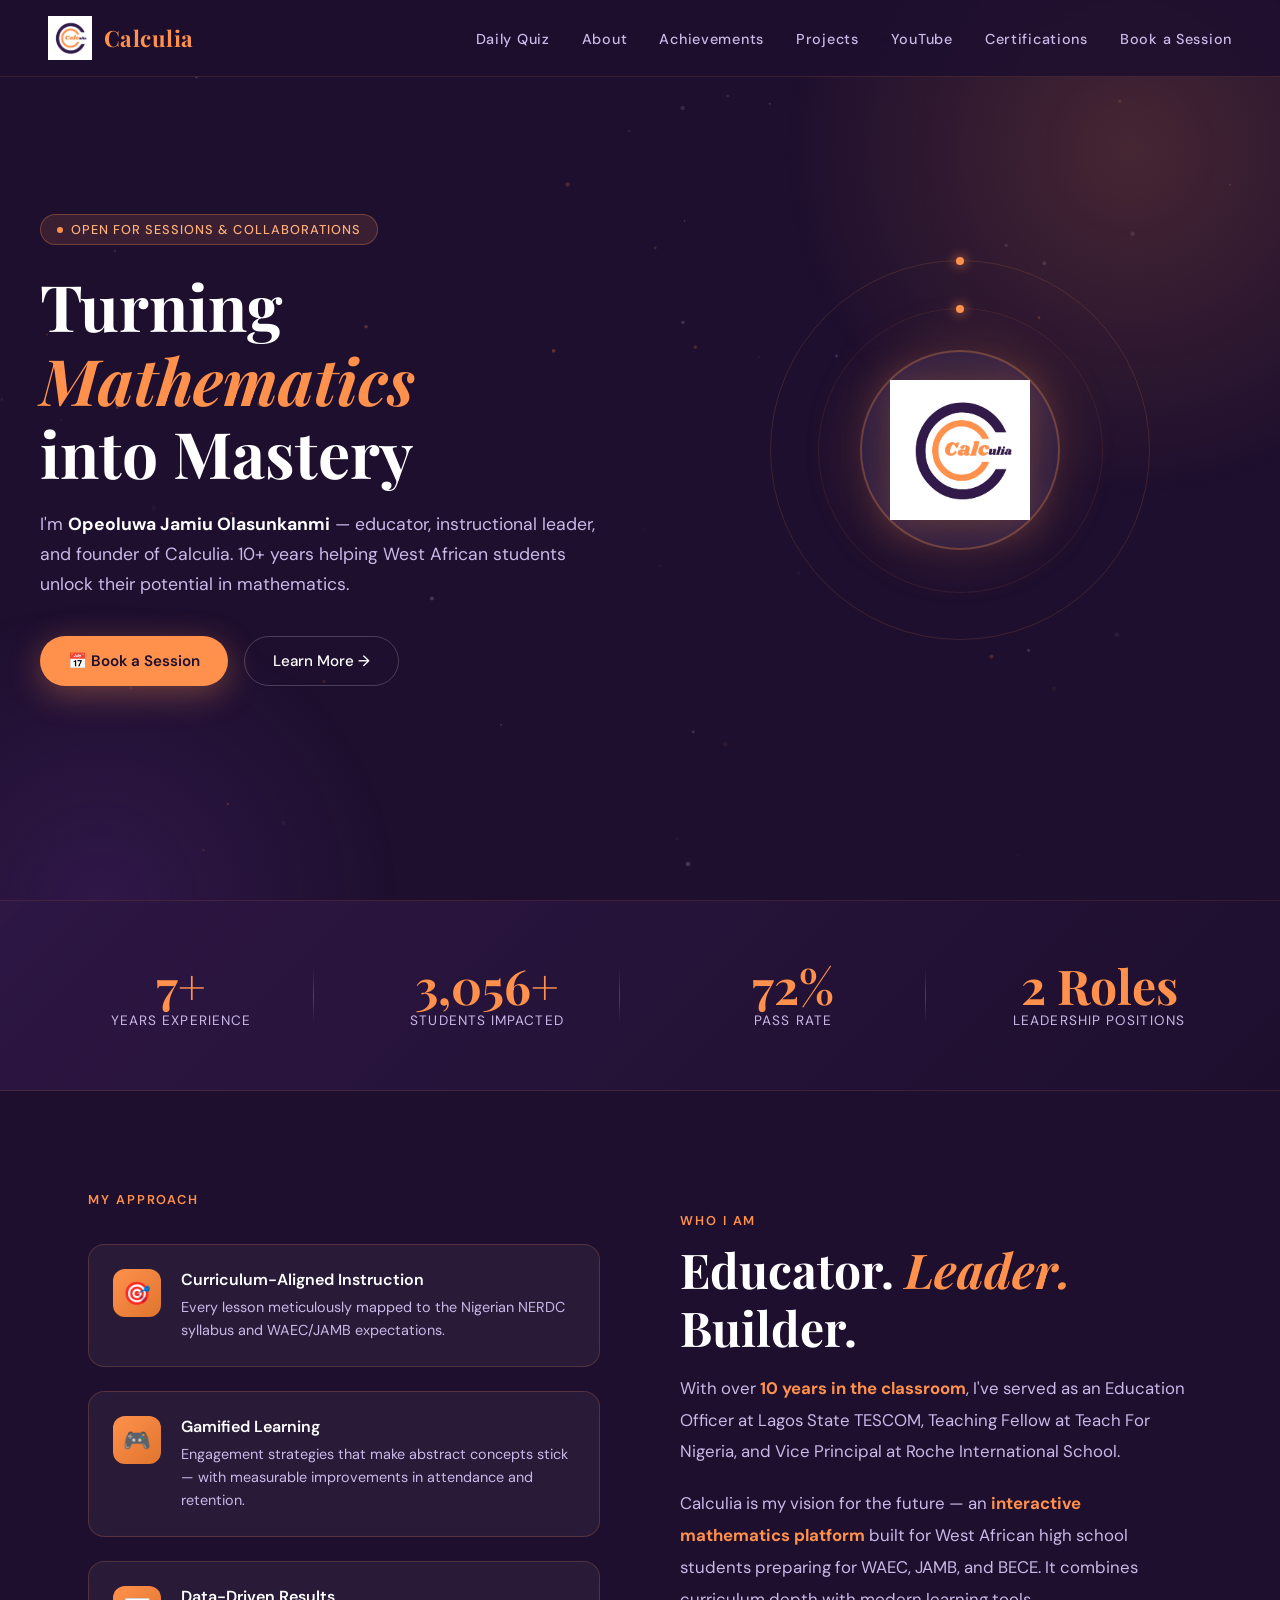
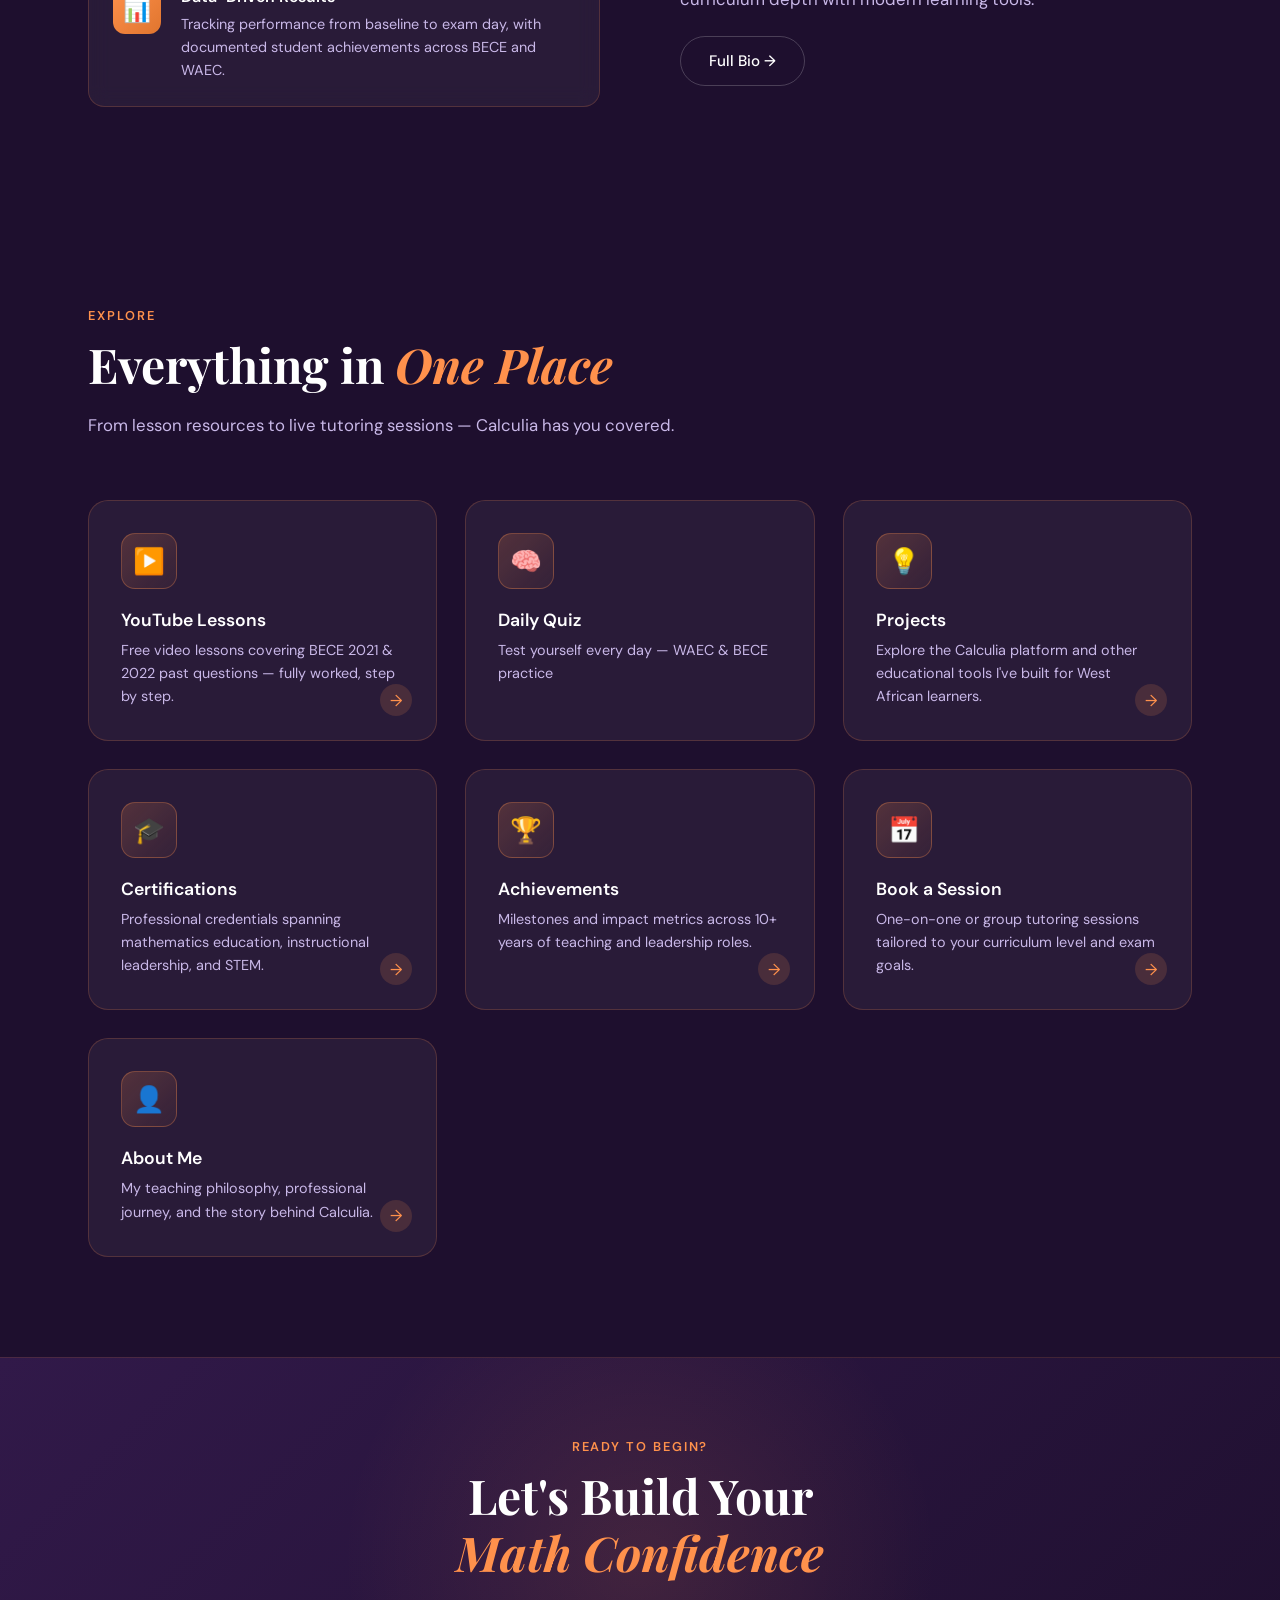
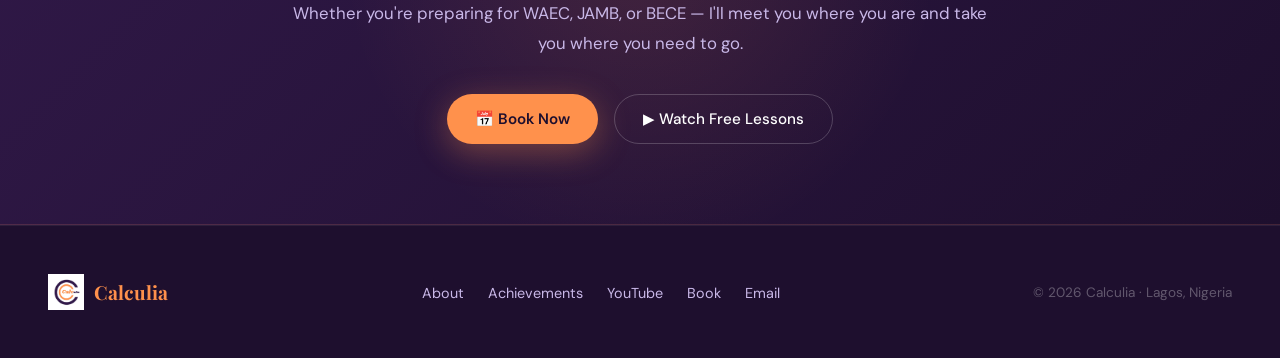
==== commit 54e1aaad: "Update index.html" ====
--- a/index.html
+++ b/index.html
@@ -828,6 +828,7 @@
     <span>Calculia</span>
   </a>
   <ul class="nav-links">
+    <li><a href="daily-quiz.html">Daily Quiz</a></li>
     <li><a href="about.html">About</a></li>
     <li><a href="achievements.html">Achievements</a></li>
     <li><a href="projects.html">Projects</a></li>
@@ -958,6 +959,11 @@
       <p>Free video lessons covering BECE 2021 & 2022 past questions — fully worked, step by step.</p>
       <div class="card-arrow">→</div>
     </a>
+    <a href="daily-quiz.html" class="nav-card">
+  <div class="card-icon">🧠</div>
+  <h3>Daily Quiz</h3>
+  <p>Test yourself every day — WAEC & BECE practice</p>
+</a>
     <a href="projects.html" class="nav-card">
       <div class="card-icon">💡</div>
       <h3>Projects</h3>
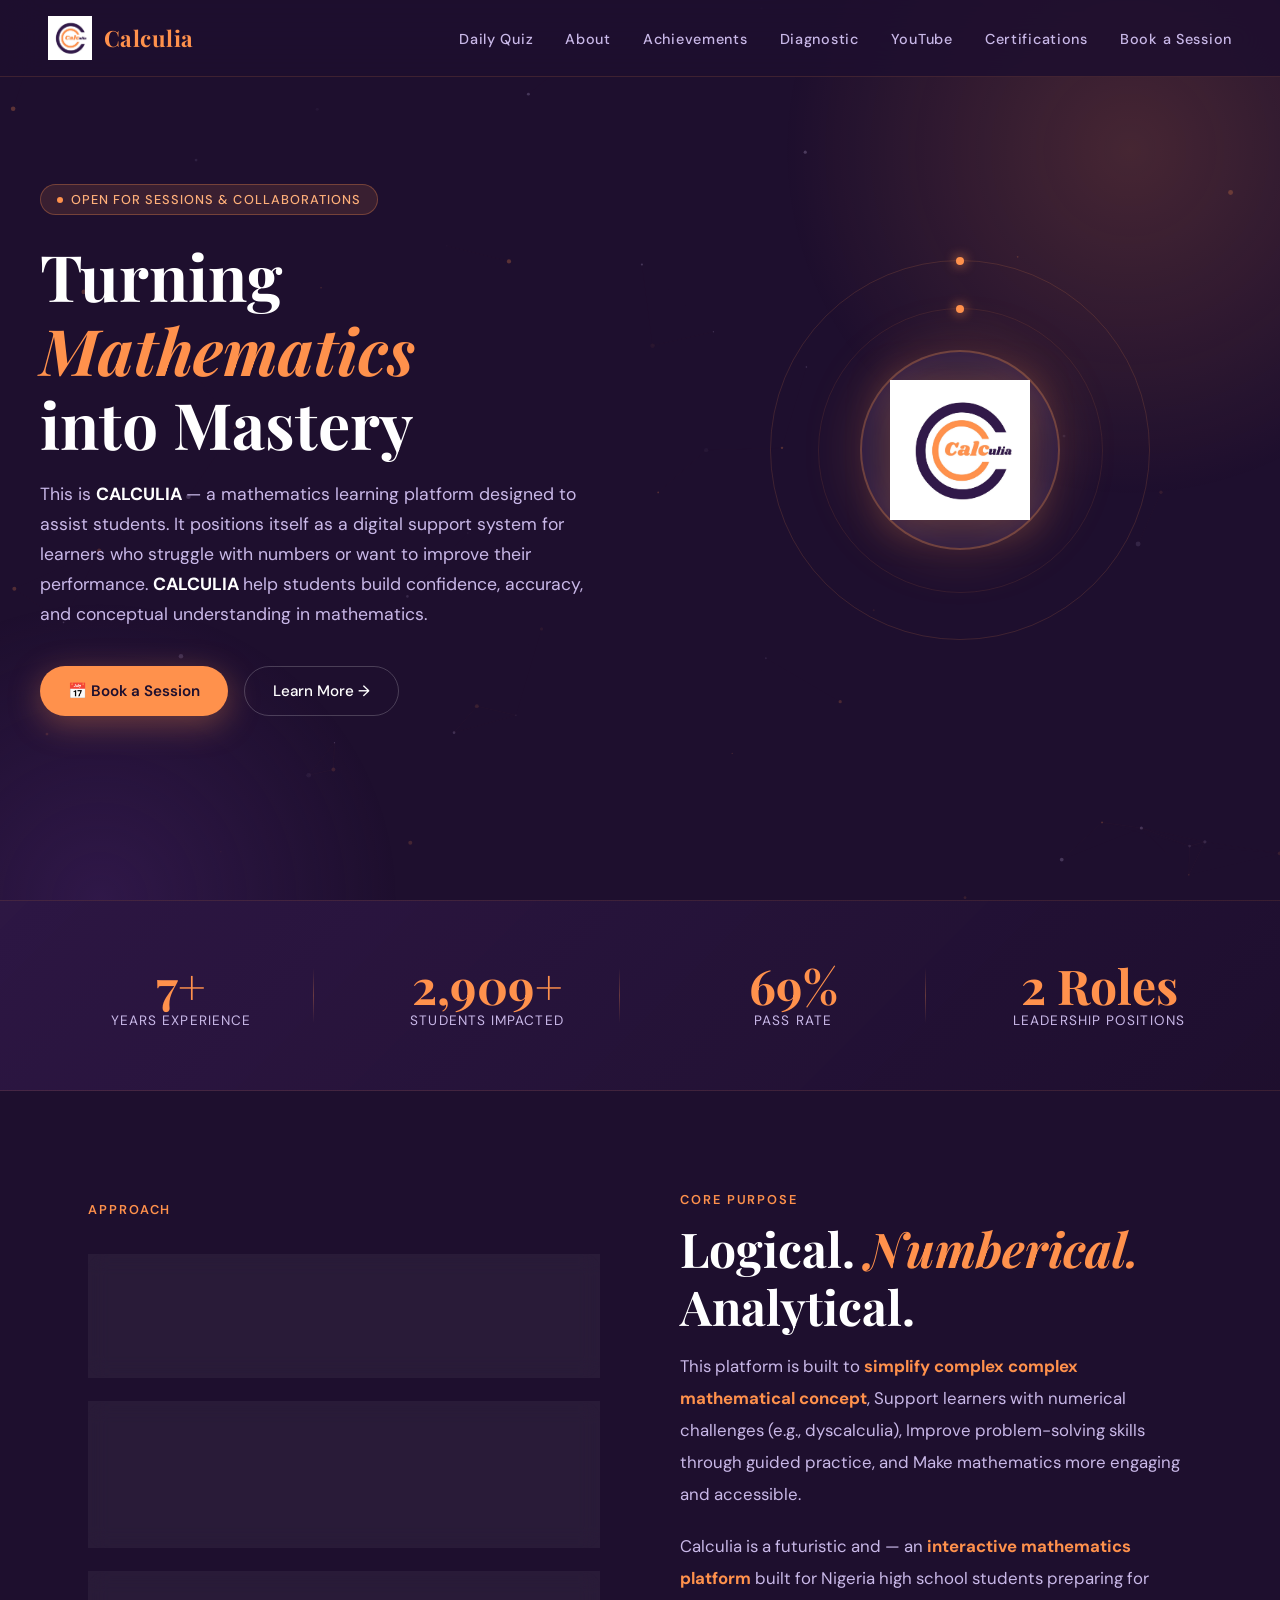
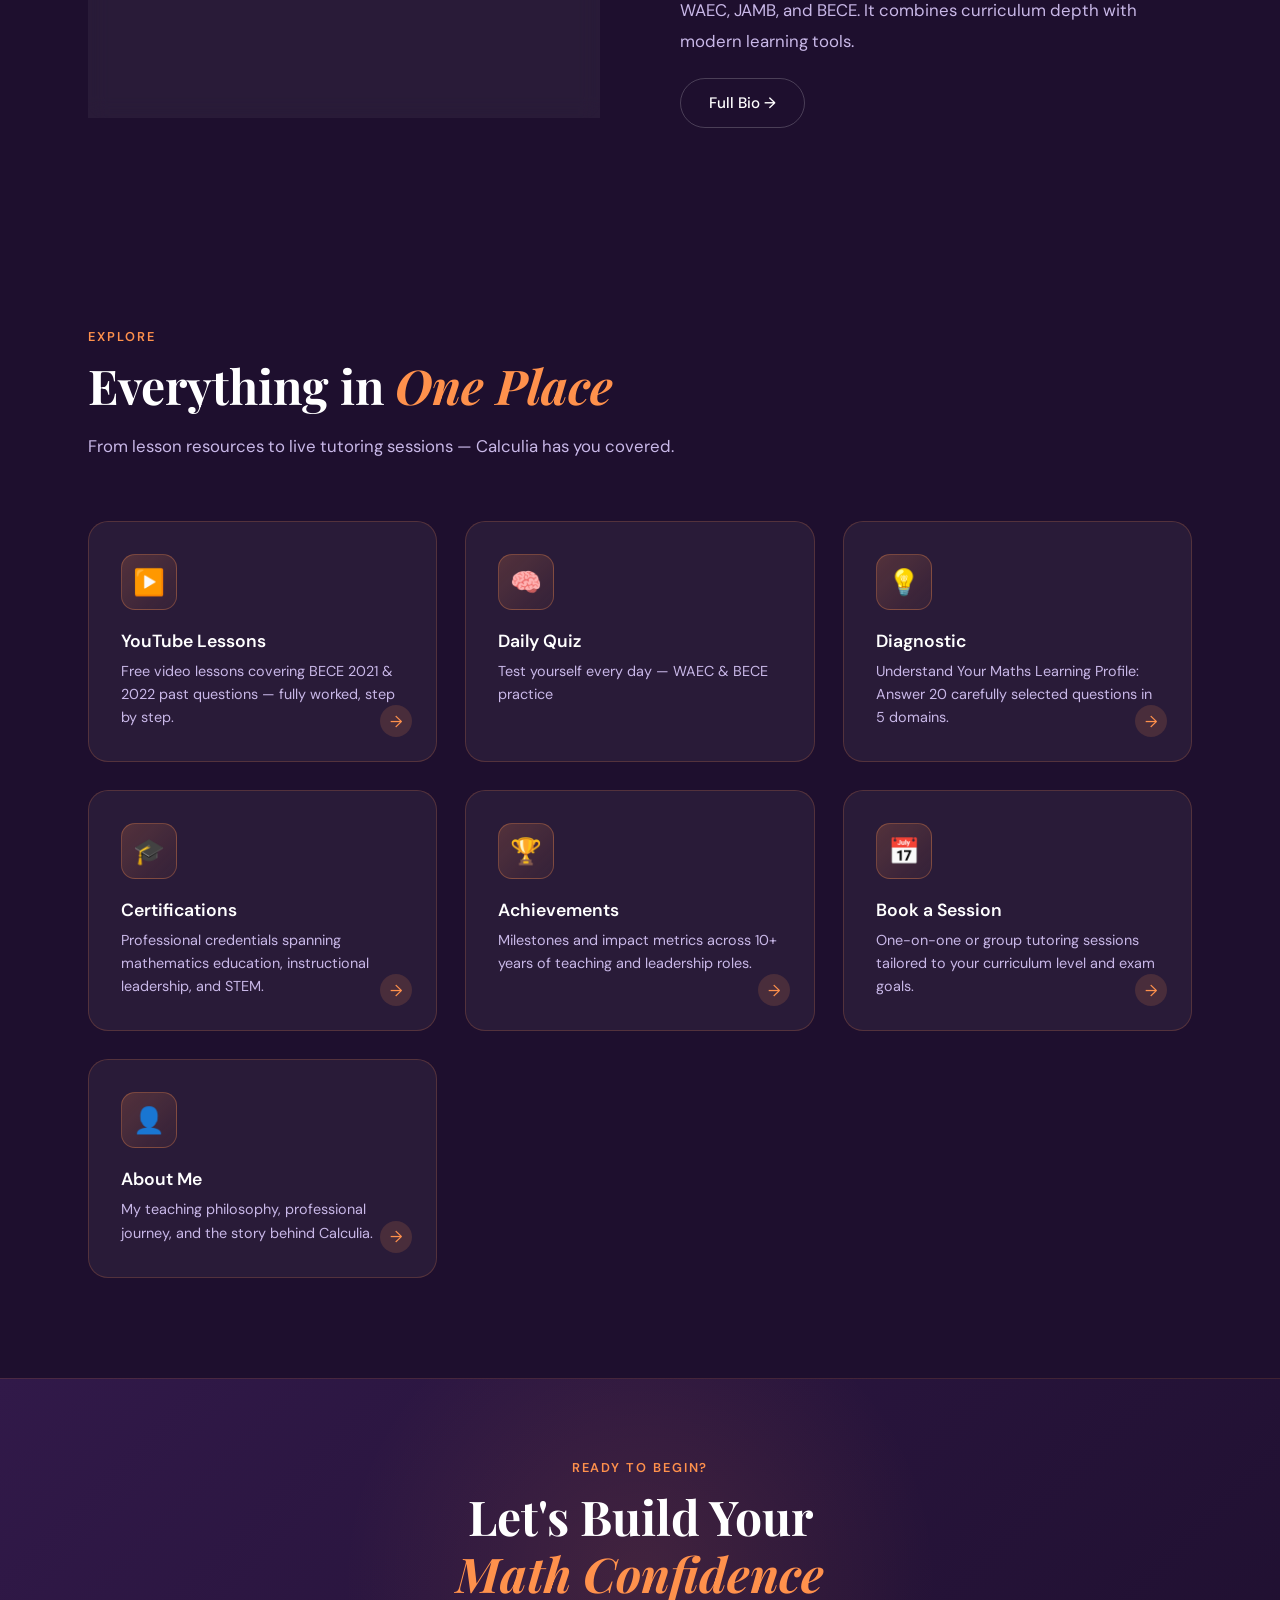
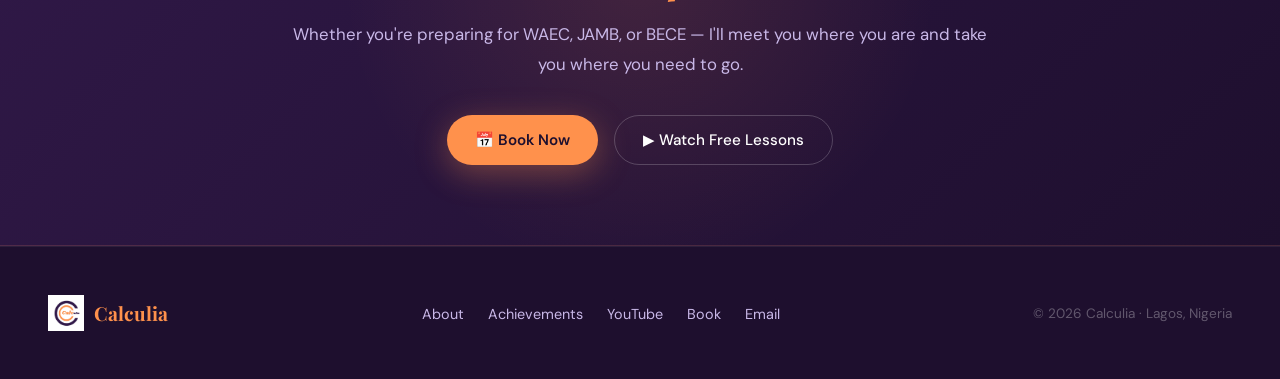
==== commit 0768fb16: "Update index.html" ====
--- a/index.html
+++ b/index.html
@@ -3,7 +3,7 @@
 <head>
 <meta charset="UTF-8">
 <meta name="viewport" content="width=device-width, initial-scale=1.0">
-<title>Calculia — Opeoluwa Jamiu Olasunkanmi</title>
+<title>Calculia — Mathematics Platform</title>
 <link href="https://fonts.googleapis.com/css2?family=Playfair+Display:ital,wght@0,400;0,600;0,700;1,400&family=DM+Sans:wght@300;400;500;600&display=swap" rel="stylesheet">
 <style>
   :root {
@@ -831,7 +831,7 @@
     <li><a href="daily-quiz.html">Daily Quiz</a></li>
     <li><a href="about.html">About</a></li>
     <li><a href="achievements.html">Achievements</a></li>
-    <li><a href="projects.html">Projects</a></li>
+    <li><a href="diagnostic.html">Diagnostic</a></li>
     <li><a href="youtube.html">YouTube</a></li>
     <li><a href="certifications.html">Certifications</a></li>
     <li><a href="booking.html">Book a Session</a></li>
@@ -850,8 +850,9 @@
       </div>
       <h1>Turning<br><em>Mathematics</em><br>into Mastery</h1>
       <p class="hero-sub">
-        I'm <strong style="color:var(--white);">Opeoluwa Jamiu Olasunkanmi</strong> — educator, instructional leader, and founder of Calculia. 
-        10+ years helping West African students unlock their potential in mathematics.
+        This is <strong style="color:var(--white);">CALCULIA </strong> — a mathematics learning platform designed to assist students. 
+        It positions itself as a digital support system for learners who struggle with numbers or want to improve their performance.
+        <strong style="color:var(--white);">CALCULIA </strong> help students build confidence, accuracy, and conceptual understanding in mathematics.
       </p>
       <div class="hero-actions">
         <a href="booking.html" class="btn-primary">
@@ -904,7 +905,7 @@
 <section>
   <div class="about-grid">
     <div class="about-pillars">
-      <div class="section-label">My Approach</div>
+      <div class="section-label">Approach</div>
       <div class="pillar">
         <div class="pillar-icon">🎯</div>
         <div class="pillar-text">
@@ -929,13 +930,13 @@
     </div>
 
     <div class="about-bio">
-      <div class="section-label">Who I Am</div>
-      <h2 class="section-title">Educator. <em>Leader.</em> Builder.</h2>
+      <div class="section-label">Core Purpose</div>
+      <h2 class="section-title">Logical. <em>Numberical.</em> Analytical.</h2>
       <p>
-        With over <strong>10 years in the classroom</strong>, I've served as an Education Officer at Lagos State TESCOM, Teaching Fellow at Teach For Nigeria, and Vice Principal at Roche International School.
+        This platform is built to <strong>simplify complex complex mathematical concept</strong>, Support learners with numerical challenges (e.g., dyscalculia), Improve problem-solving skills through guided practice, and Make mathematics more engaging and accessible.
       </p>
       <p>
-        Calculia is my vision for the future — an <strong>interactive mathematics platform</strong> built for West African high school students preparing for WAEC, JAMB, and BECE. It combines curriculum depth with modern learning tools.
+        Calculia is a futuristic and — an <strong>interactive mathematics platform</strong> built for Nigeria high school students preparing for WAEC, JAMB, and BECE. It combines curriculum depth with modern learning tools.
       </p>
       <a href="about.html" class="btn-secondary" style="text-decoration:none; display:inline-flex;">
         Full Bio →
@@ -964,10 +965,10 @@
   <h3>Daily Quiz</h3>
   <p>Test yourself every day — WAEC & BECE practice</p>
 </a>
-    <a href="projects.html" class="nav-card">
+    <a href="diagnostic.html" class="nav-card">
       <div class="card-icon">💡</div>
-      <h3>Projects</h3>
-      <p>Explore the Calculia platform and other educational tools I've built for West African learners.</p>
+      <h3>Diagnostic</h3>
+      <p>Understand Your Maths Learning Profile: Answer 20 carefully selected questions in 5 domains.</p>
       <div class="card-arrow">→</div>
     </a>
     <a href="certifications.html" class="nav-card">
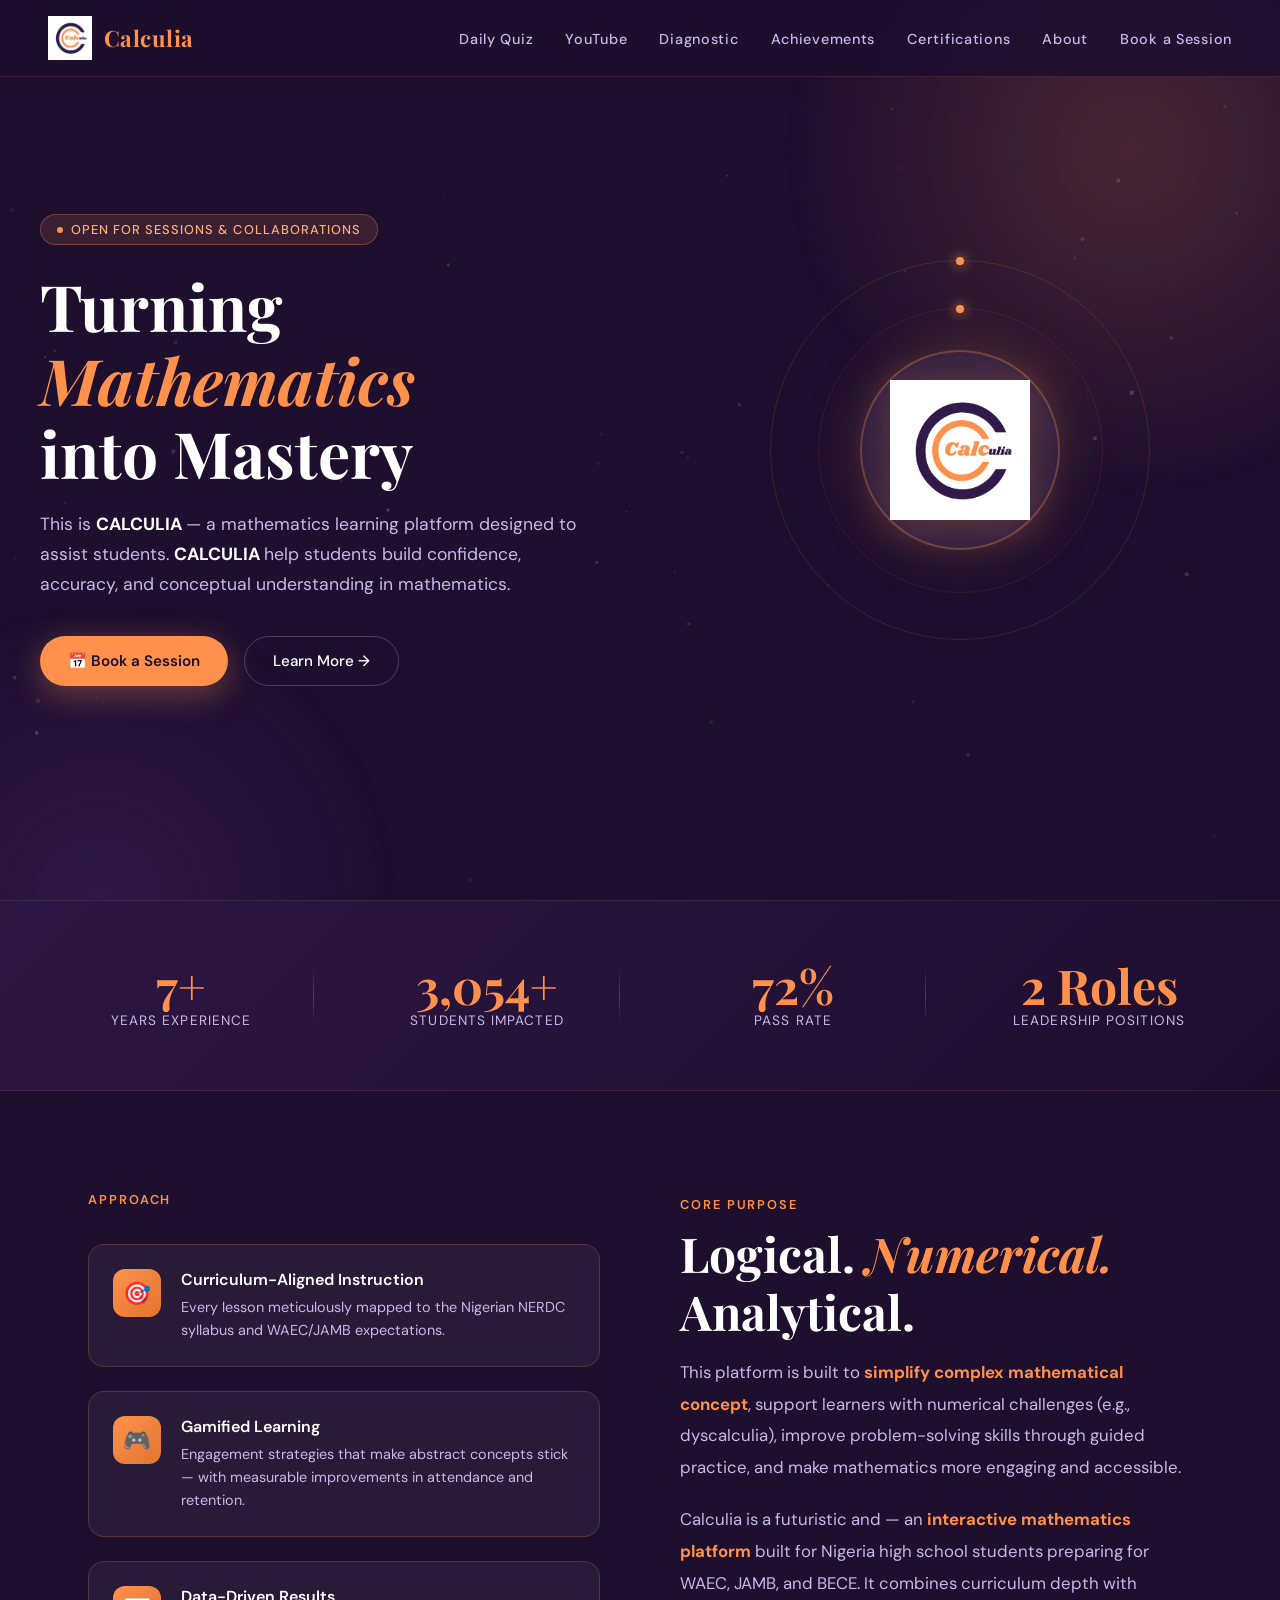
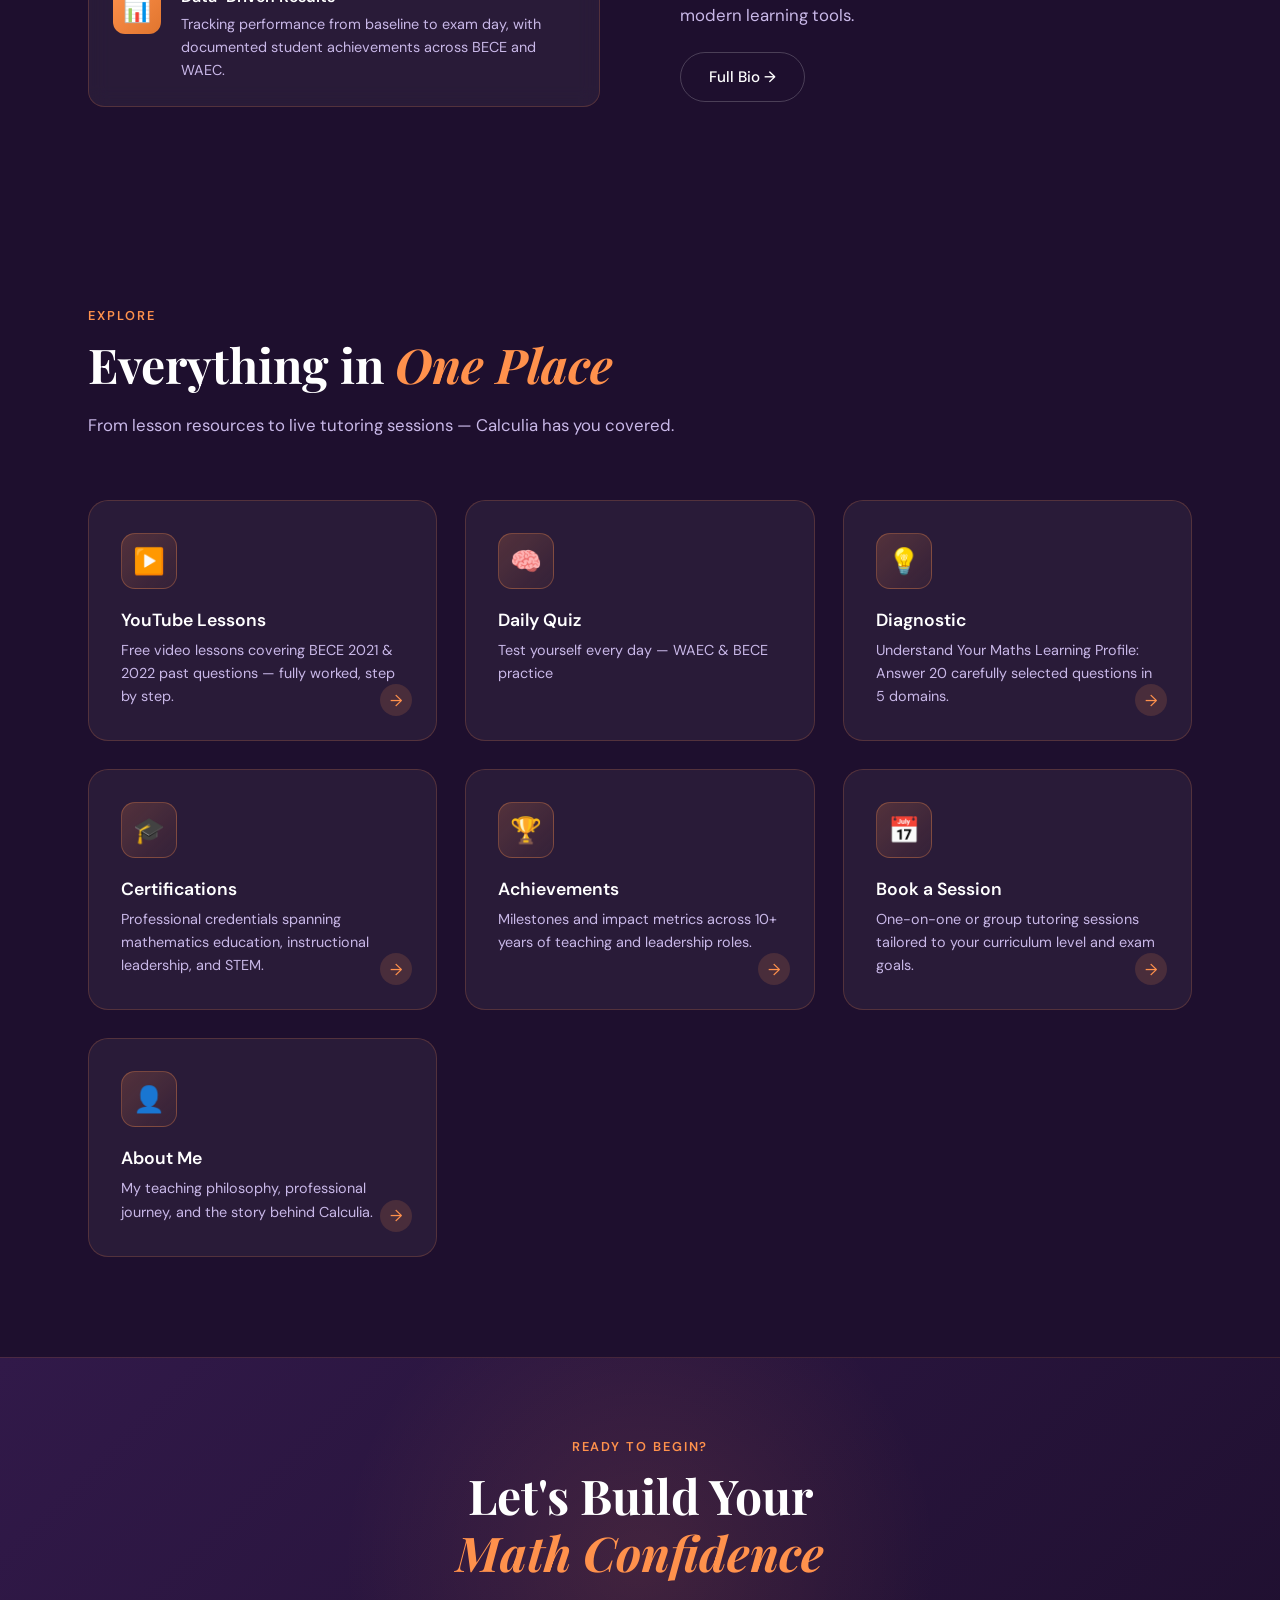
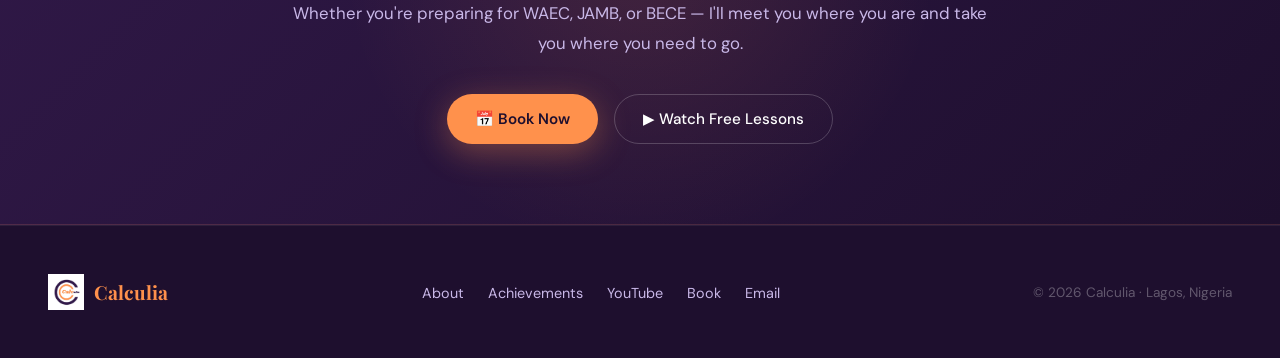
==== commit 45ef3e27: "Update index.html" ====
--- a/index.html
+++ b/index.html
@@ -829,11 +829,11 @@
   </a>
   <ul class="nav-links">
     <li><a href="daily-quiz.html">Daily Quiz</a></li>
+    <li><a href="youtube.html">YouTube</a></li>
+    <li><a href="diagnostic.html">Diagnostic</a></li>
+    <li><a href="achievements.html">Achievements</a></li>
+    <li><a href="certifications.html">Certifications</a></li>
     <li><a href="about.html">About</a></li>
-    <li><a href="achievements.html">Achievements</a></li>
-    <li><a href="diagnostic.html">Diagnostic</a></li>
-    <li><a href="youtube.html">YouTube</a></li>
-    <li><a href="certifications.html">Certifications</a></li>
     <li><a href="booking.html">Book a Session</a></li>
   </ul>
 </nav>
@@ -850,9 +850,8 @@
       </div>
       <h1>Turning<br><em>Mathematics</em><br>into Mastery</h1>
       <p class="hero-sub">
-        This is <strong style="color:var(--white);">CALCULIA </strong> — a mathematics learning platform designed to assist students. 
-        It positions itself as a digital support system for learners who struggle with numbers or want to improve their performance.
-        <strong style="color:var(--white);">CALCULIA </strong> help students b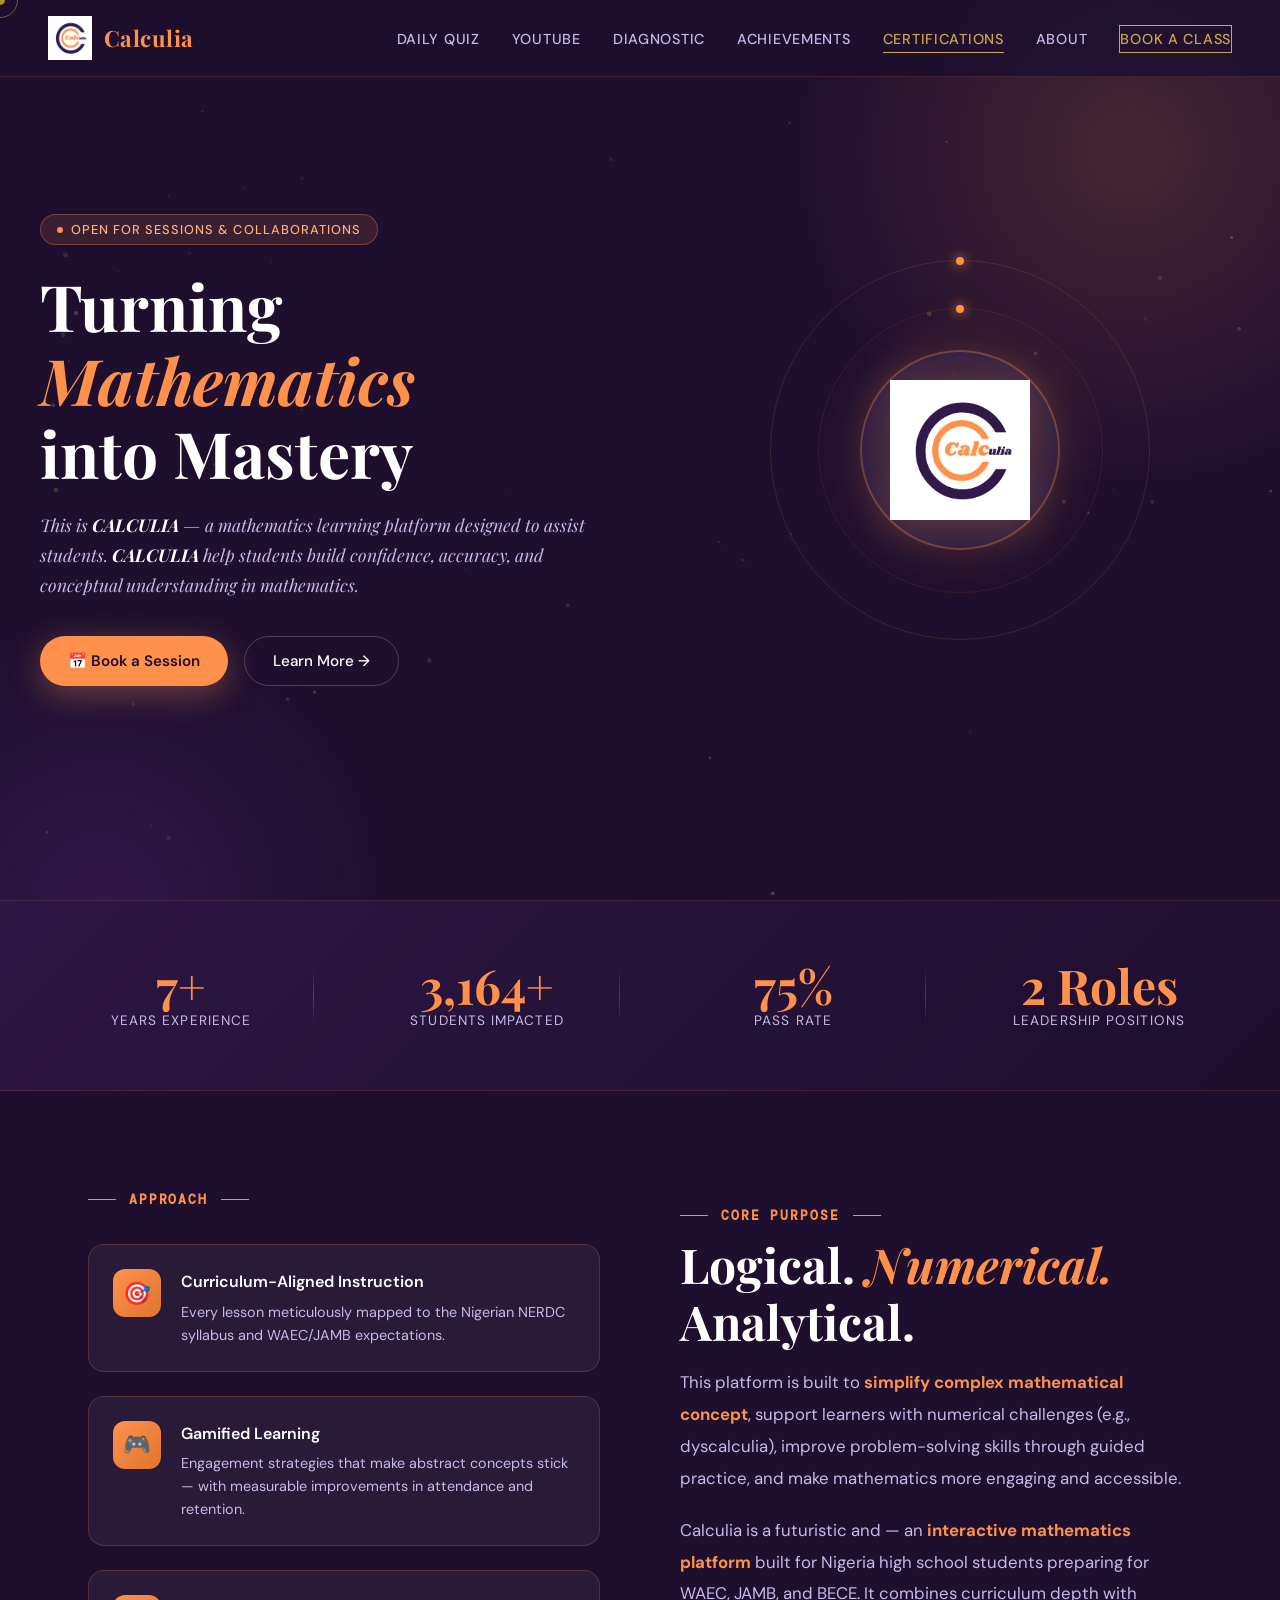
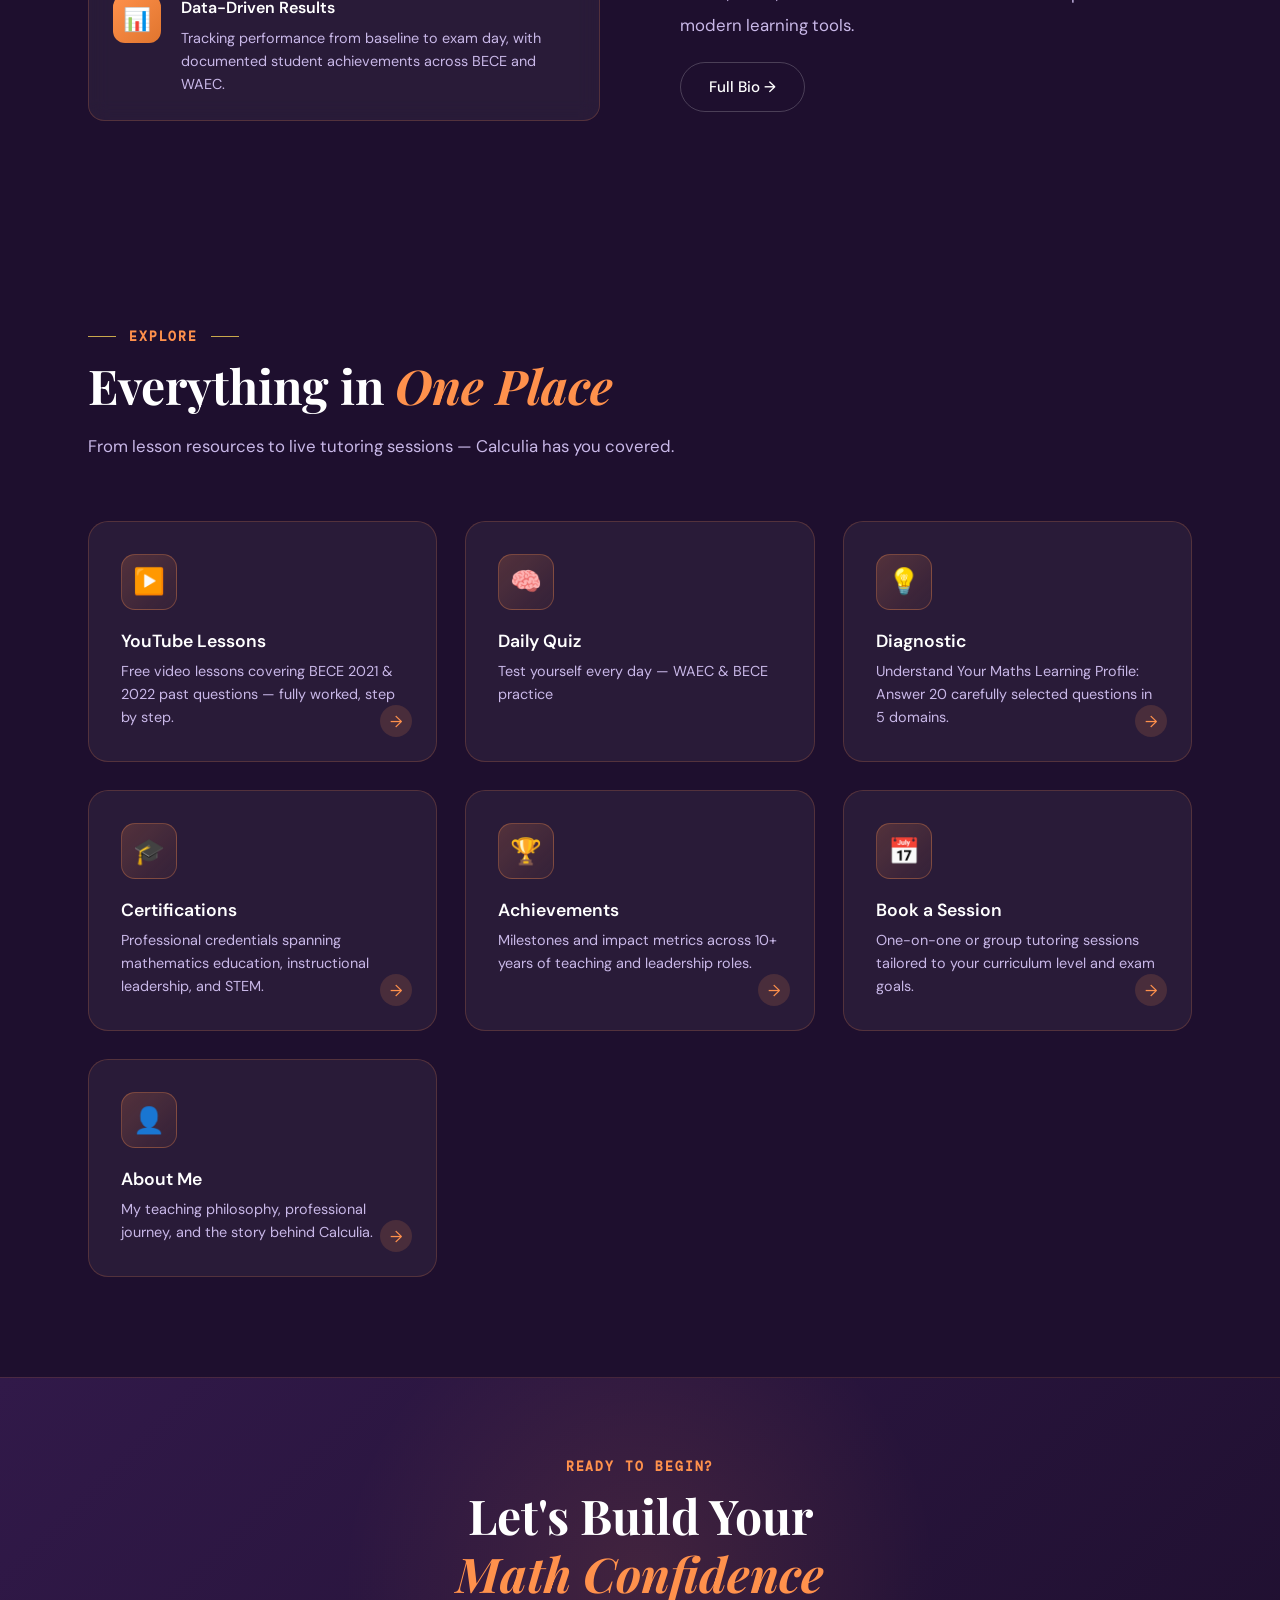
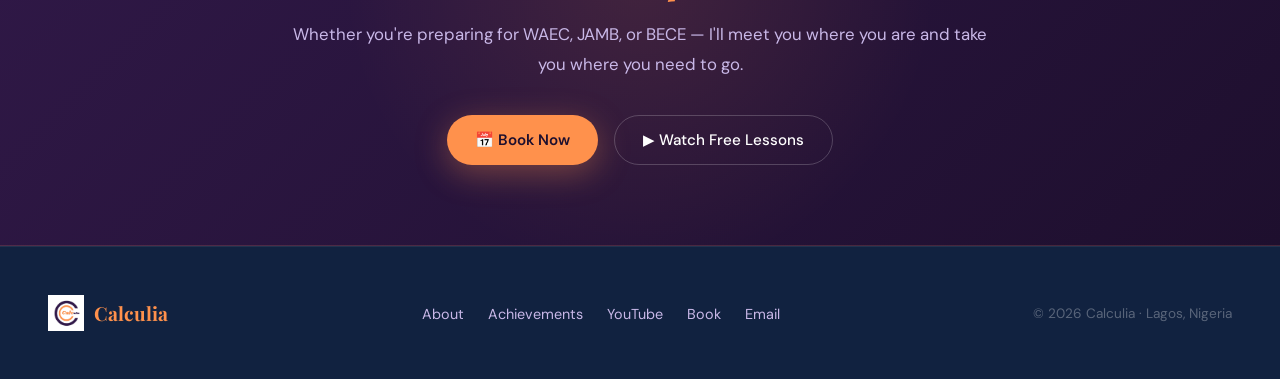
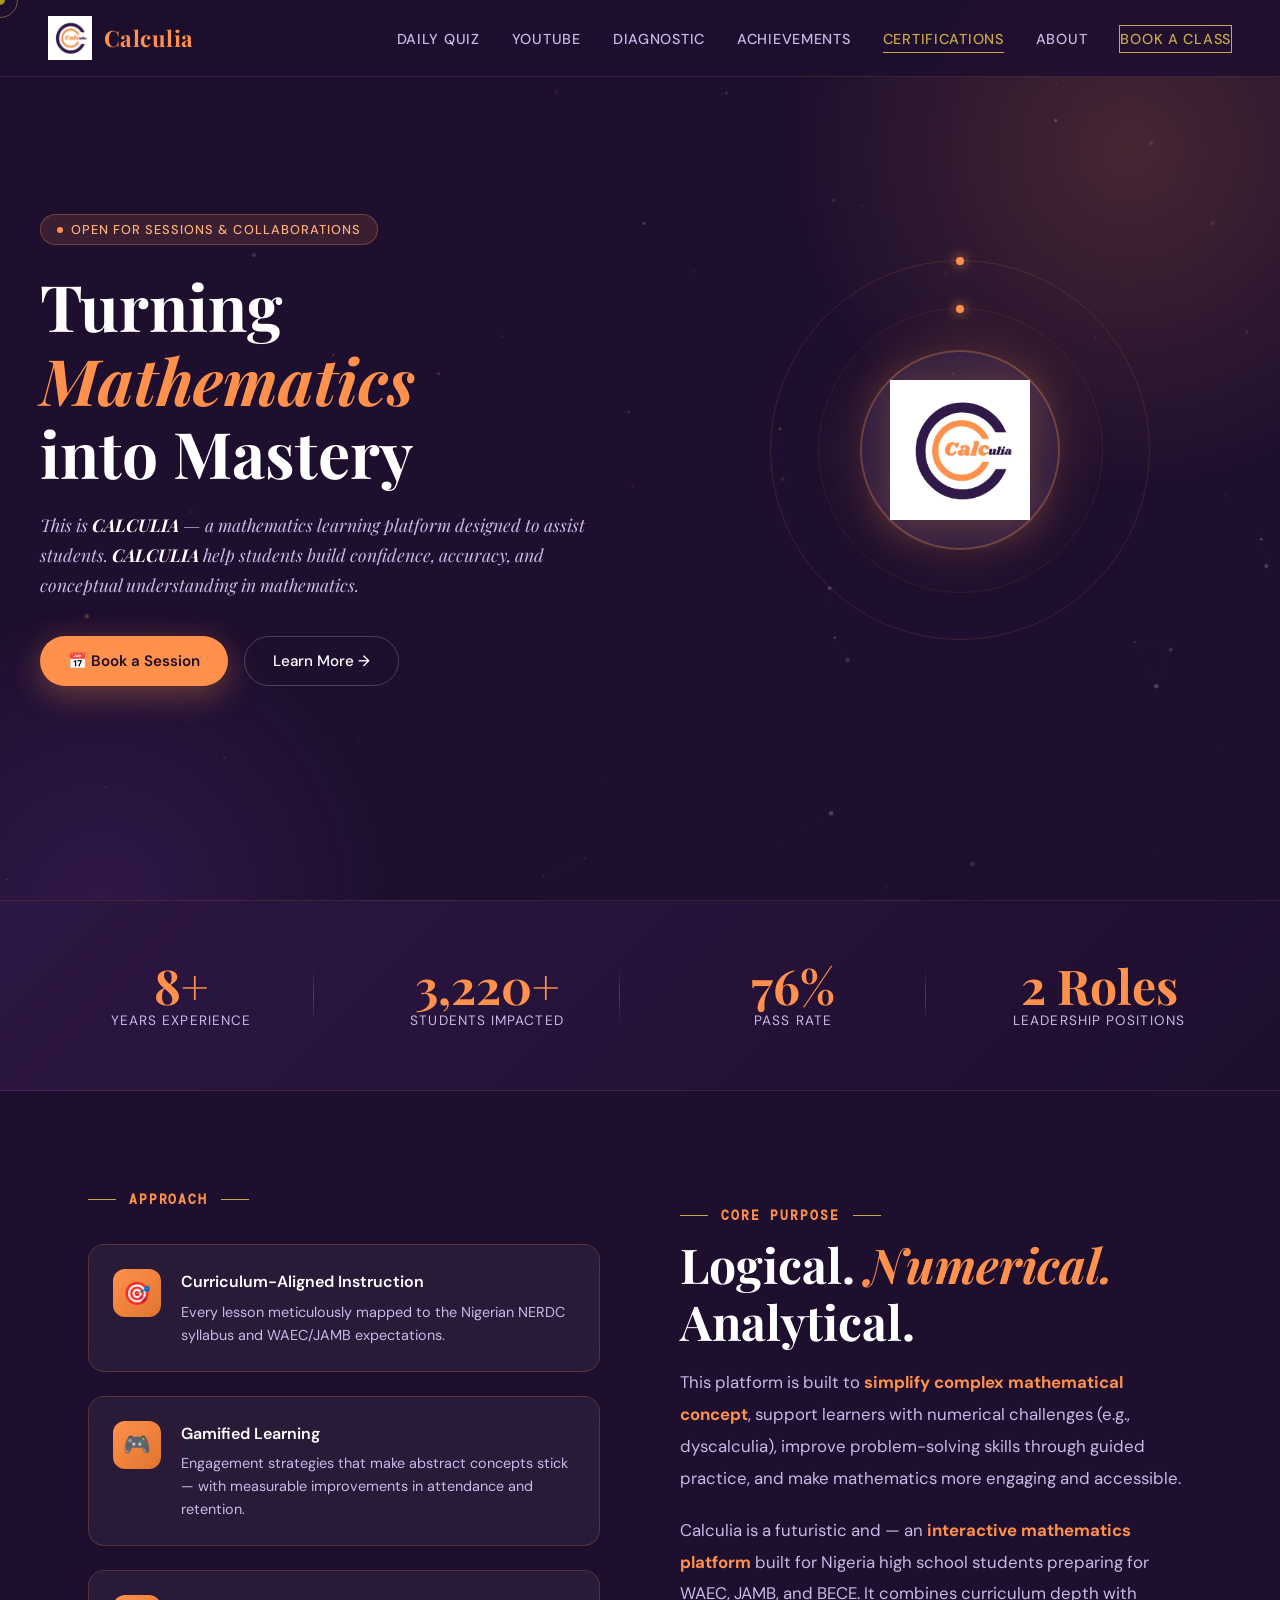
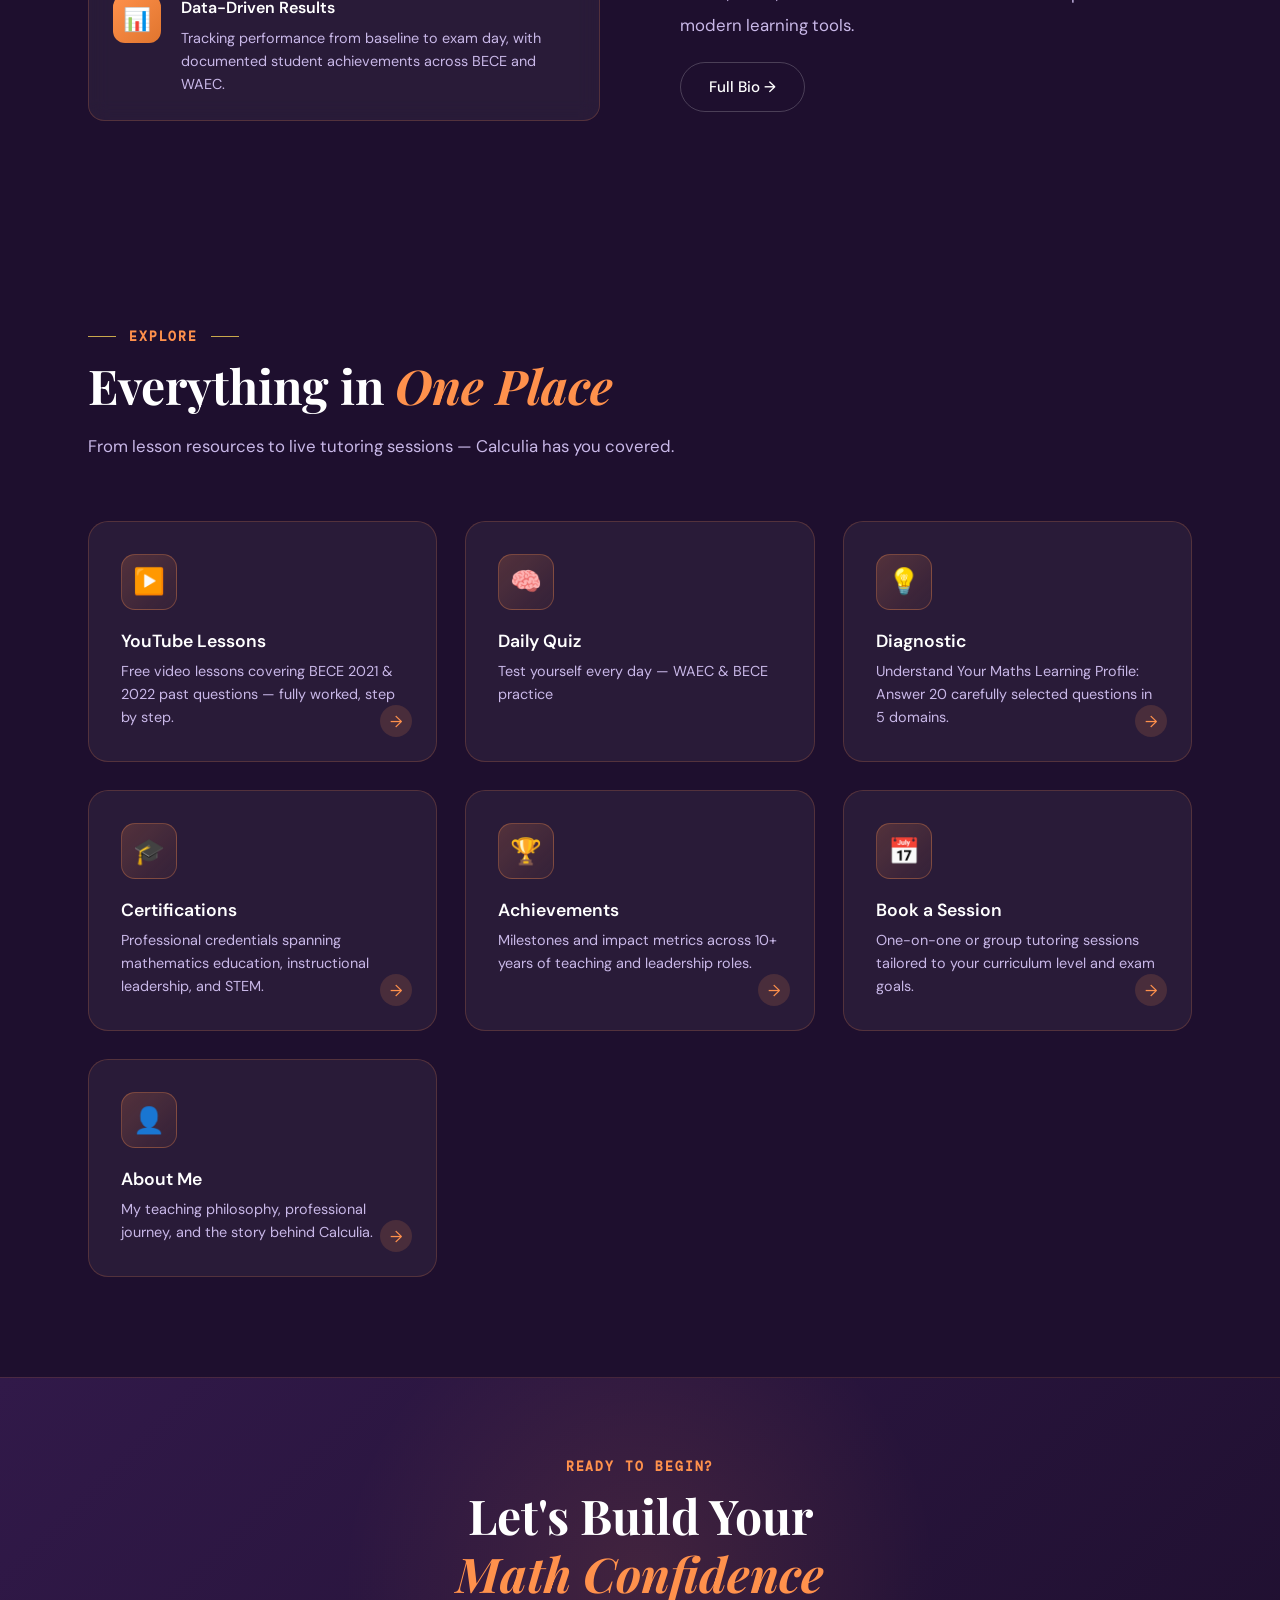
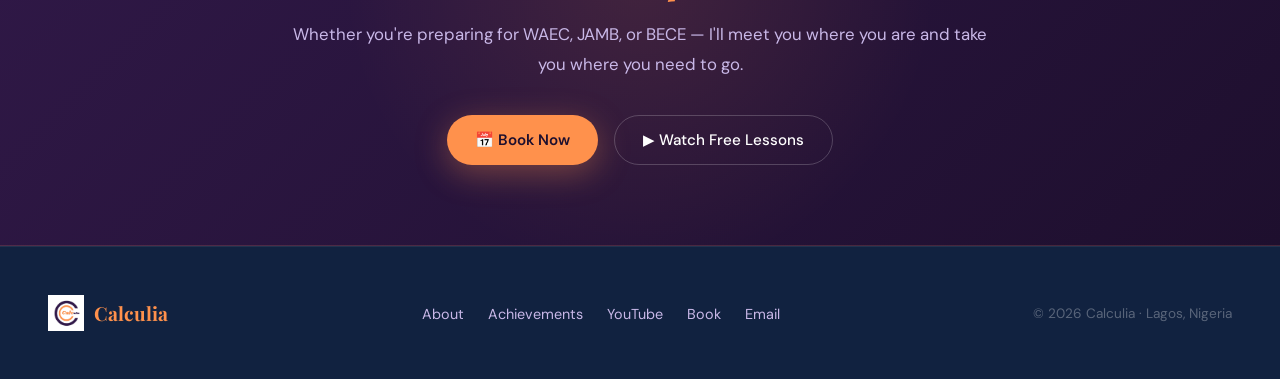
